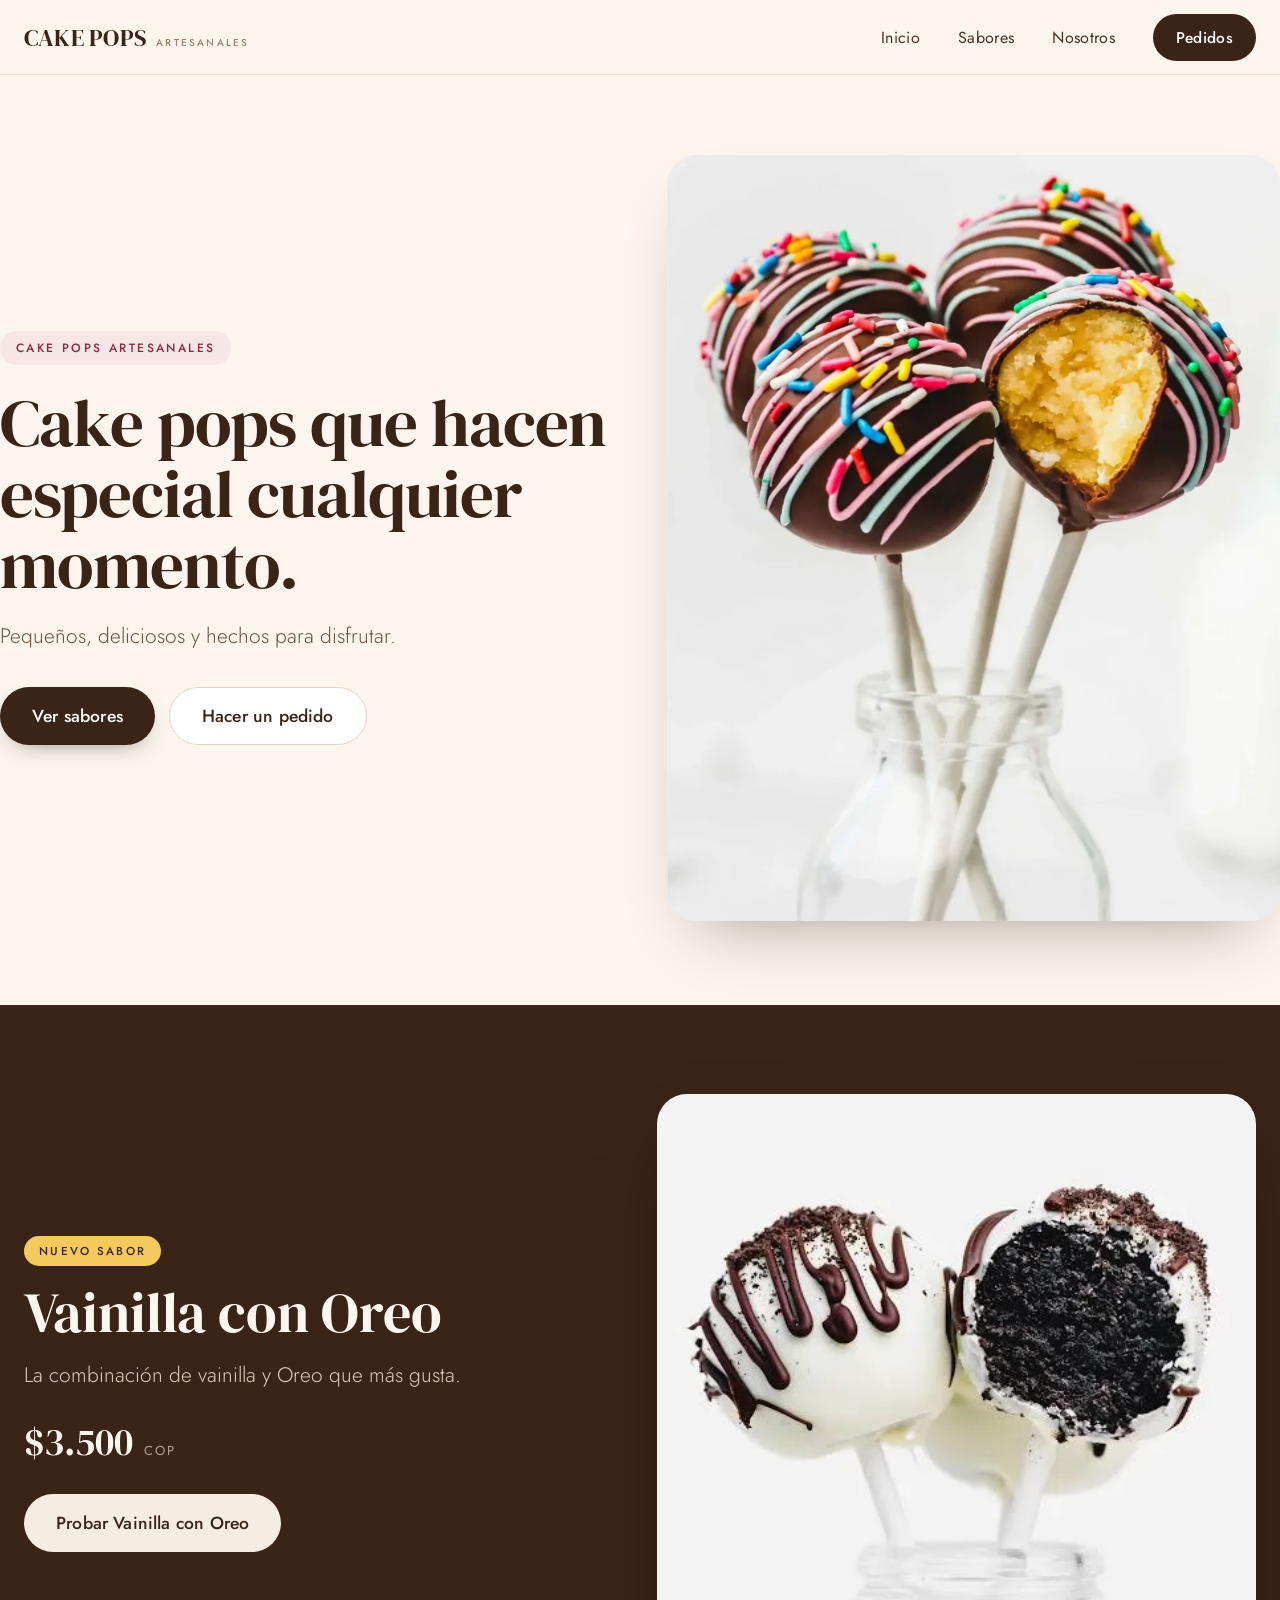
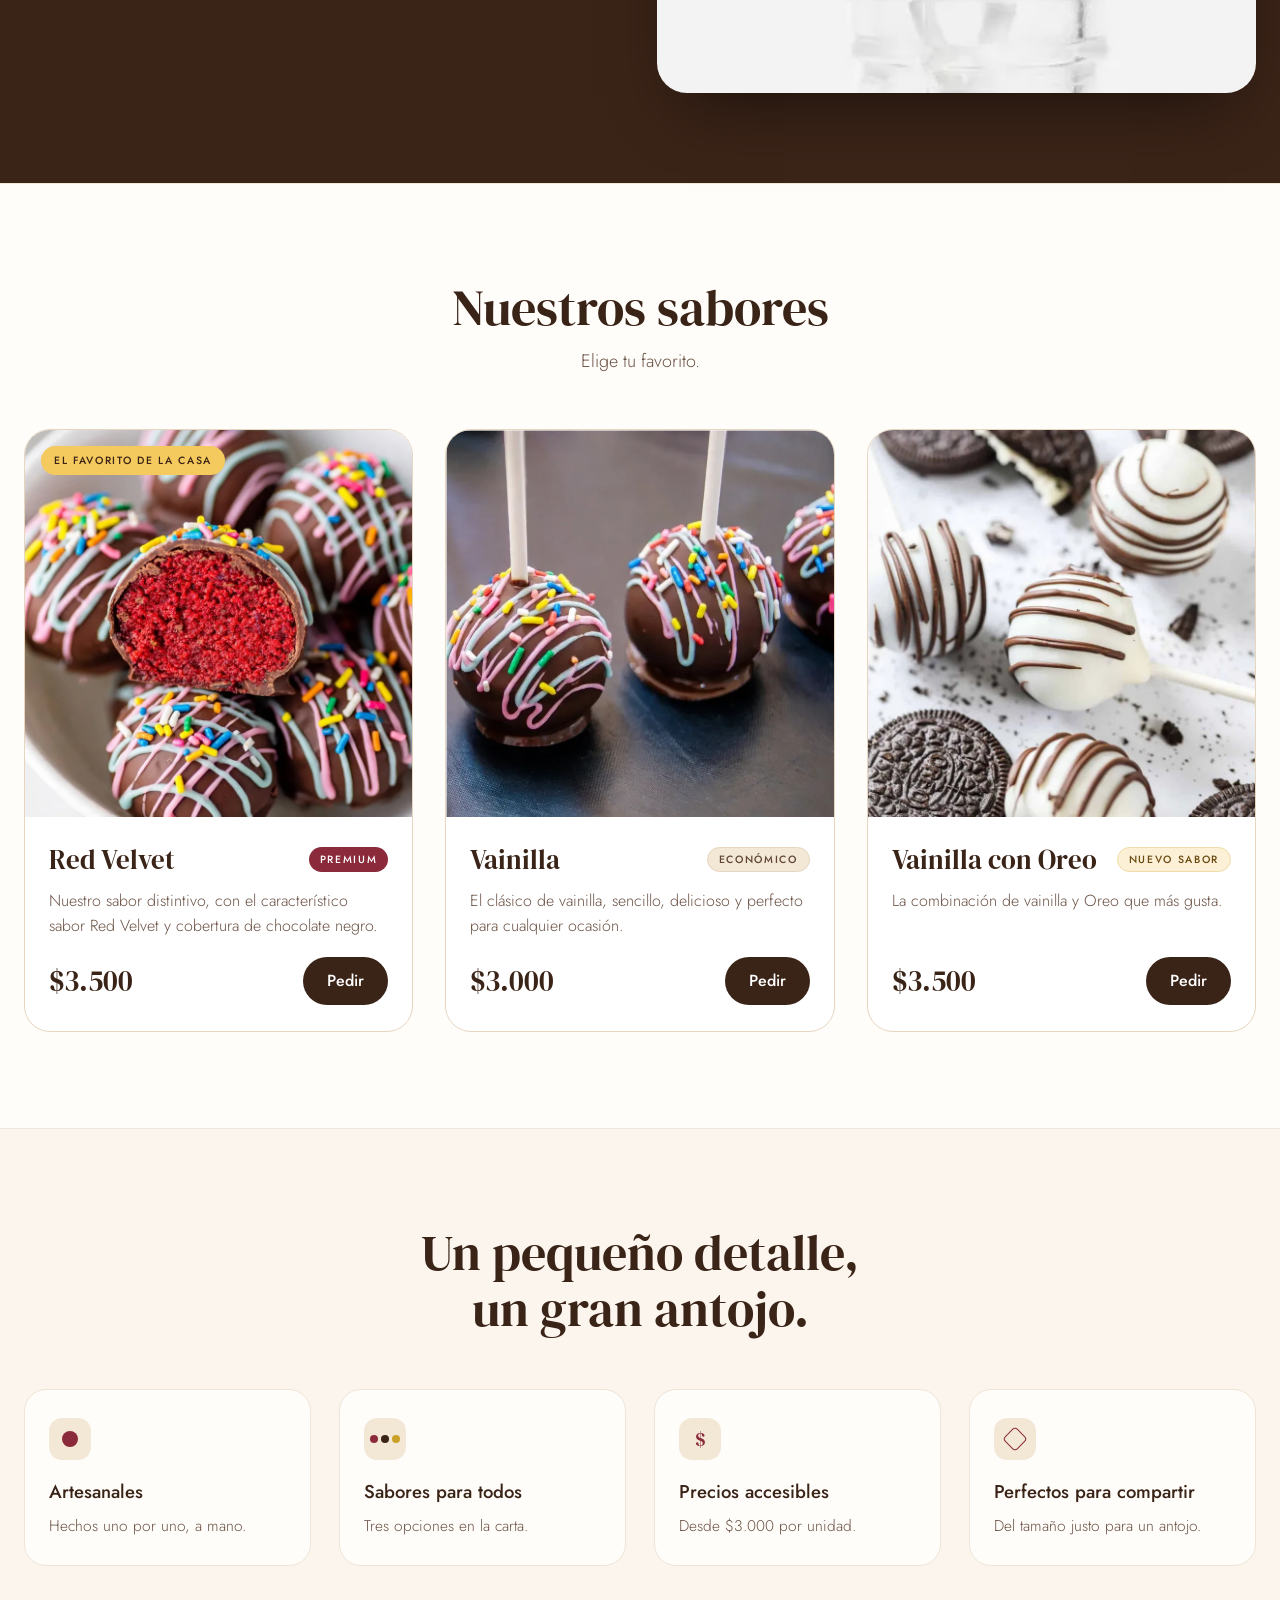
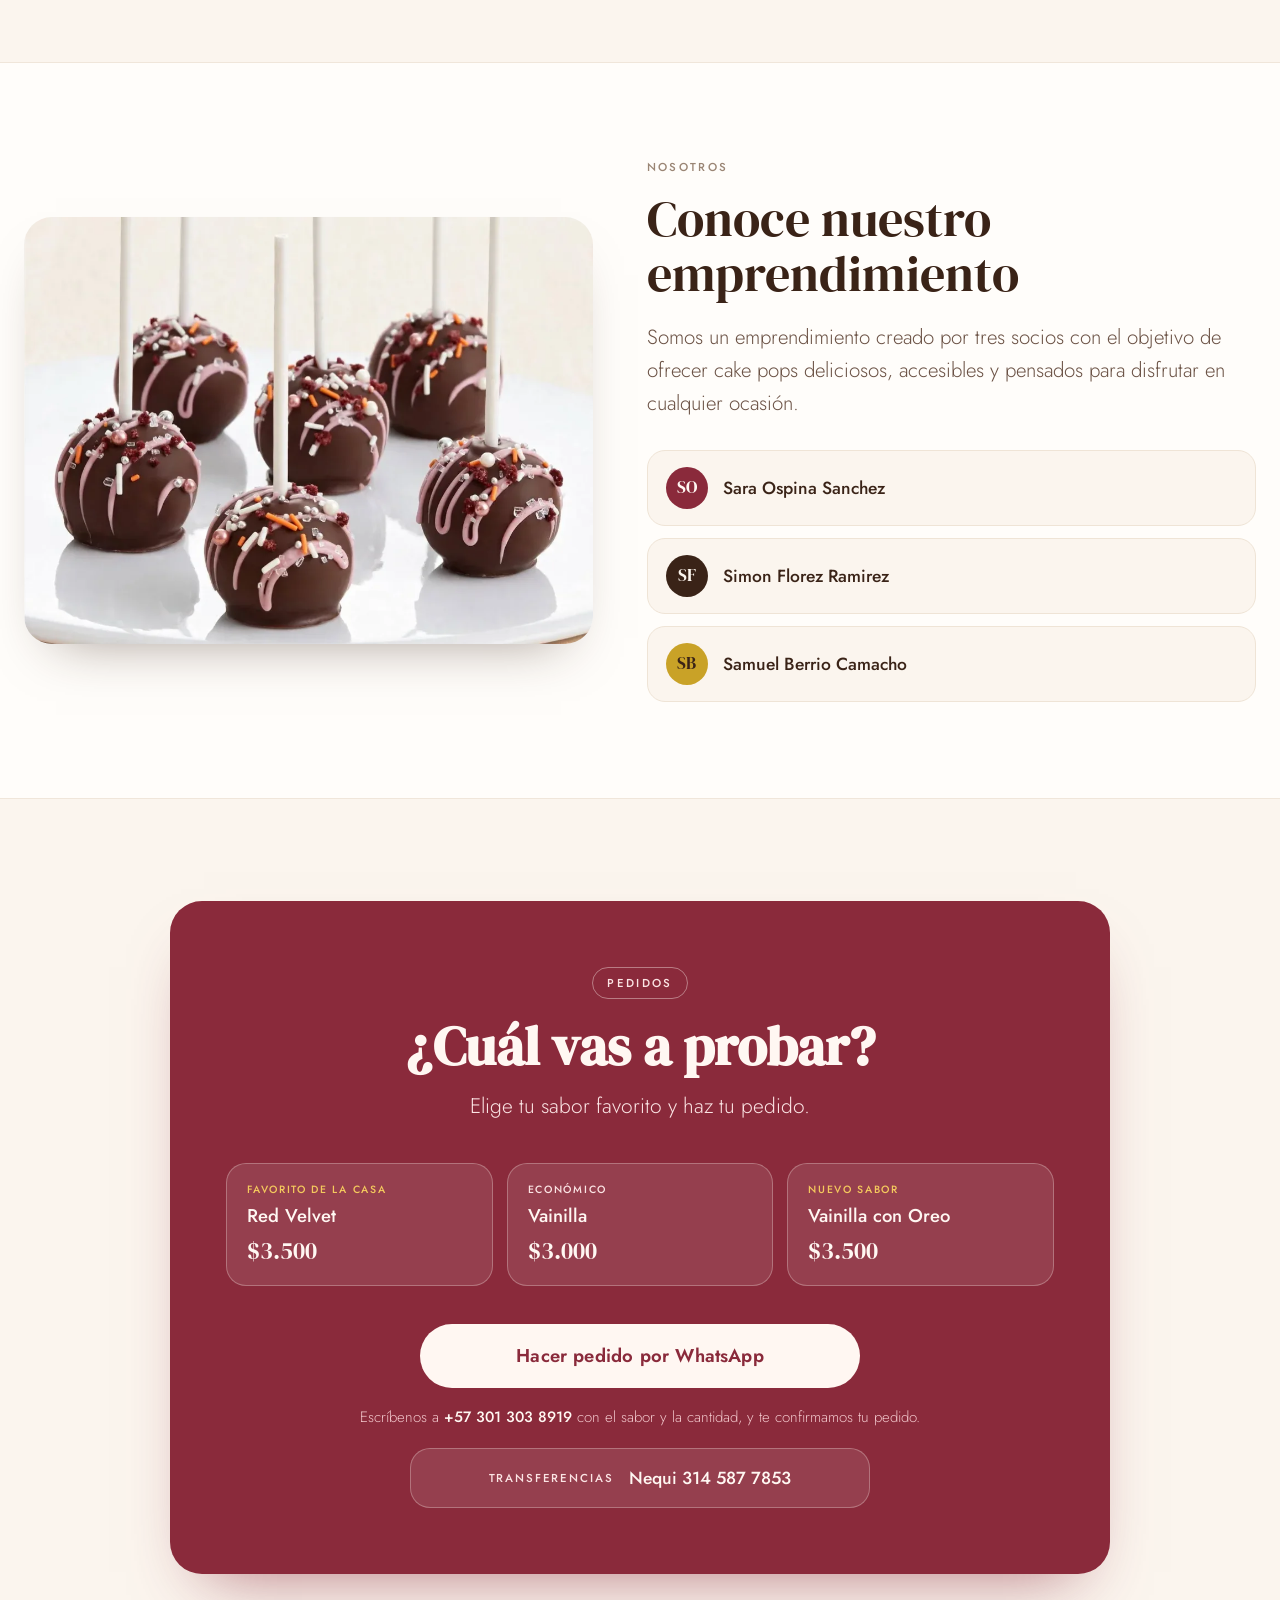
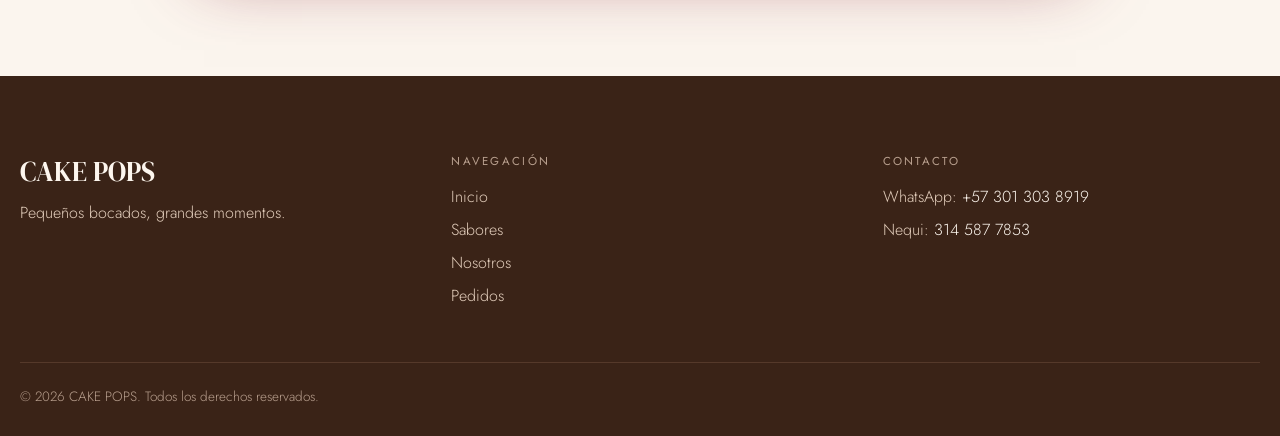
==== index.html @ b32946d0 "Fix mobile header overflow and tighten order-heading safety margin - .brand-tagline ("artesanales") " ====
<!DOCTYPE html>
<html lang="es">
<head>
  <meta charset="UTF-8">
  <meta name="viewport" content="width=device-width, initial-scale=1">
  <title>CAKE POPS — Cake pops artesanales</title>
  <meta name="description" content="Cake pops artesanales hechos a mano: Red Velvet, Vainilla y Vainilla con Oreo. Pequeños, deliciosos y hechos para disfrutar. Haz tu pedido por WhatsApp.">
  <link rel="canonical" href="https://sberrcamacho.github.io/cake-pops/">

  <meta property="og:type" content="website">
  <meta property="og:title" content="CAKE POPS — Cake pops artesanales">
  <meta property="og:description" content="Cake pops artesanales hechos a mano: Red Velvet, Vainilla y Vainilla con Oreo. Pequeños, deliciosos y hechos para disfrutar.">
  <meta property="og:image" content="https://sberrcamacho.github.io/cake-pops/assets/images/og-image.jpg">
  <meta property="og:url" content="https://sberrcamacho.github.io/cake-pops/">
  <meta property="og:locale" content="es_CO">
  <meta name="twitter:card" content="summary_large_image">
  <meta name="twitter:title" content="CAKE POPS — Cake pops artesanales">
  <meta name="twitter:description" content="Cake pops artesanales hechos a mano: Red Velvet, Vainilla y Vainilla con Oreo.">
  <meta name="twitter:image" content="https://sberrcamacho.github.io/cake-pops/assets/images/og-image.jpg">

  <meta name="theme-color" content="#FBF5EE">
  <link rel="icon" href="/cake-pops/assets/favicon.svg" type="image/svg+xml">
  <link rel="icon" href="/cake-pops/assets/favicon.ico" sizes="any">
  <link rel="apple-touch-icon" href="/cake-pops/assets/apple-touch-icon.png">

  <link rel="preconnect" href="https://fonts.googleapis.com">
  <link rel="preconnect" href="https://fonts.gstatic.com" crossorigin>
  <link href="https://fonts.googleapis.com/css2?family=DM+Serif+Display:ital@0;1&family=Jost:wght@300;400;500;600&display=swap" rel="stylesheet">
  <link rel="stylesheet" href="css/styles.css?v=3">

  <script type="application/ld+json">
  {
    "@context": "https://schema.org",
    "@type": "FoodEstablishment",
    "name": "CAKE POPS",
    "description": "Cake pops artesanales hechos a mano: Red Velvet, Vainilla y Vainilla con Oreo.",
    "servesCuisine": "Reposteria",
    "telephone": "+573013038919",
    "priceRange": "$3.000 - $3.500 COP",
    "url": "https://sberrcamacho.github.io/cake-pops/",
    "image": "https://sberrcamacho.github.io/cake-pops/assets/images/og-image.jpg"
  }
  </script>
</head>
<body>
  <a class="skip-link" href="#main">Saltar al contenido</a>

  <header class="site-header">
    <div class="container nav-bar">
      <a href="#inicio" class="brand">
        <span class="brand-name">CAKE POPS</span>
        <span class="brand-tagline">artesanales</span>
      </a>

      <nav class="nav-links" aria-label="Navegación principal">
        <a href="#inicio" class="nav-link">Inicio</a>
        <a href="#sabores" class="nav-link">Sabores</a>
        <a href="#nosotros" class="nav-link">Nosotros</a>
        <a href="#pedidos" class="nav-cta">Pedidos</a>
      </nav>

      <button type="button" class="menu-toggle" data-menu-toggle aria-label="Abrir menú" aria-expanded="false" aria-controls="mobile-nav">
        <span></span>
        <span></span>
        <span></span>
      </button>
    </div>

    <nav class="mobile-nav" id="mobile-nav" data-mobile-nav aria-label="Navegación móvil">
      <a href="#inicio">Inicio</a>
      <a href="#sabores">Sabores</a>
      <a href="#nosotros">Nosotros</a>
      <a href="#pedidos" class="nav-cta-mobile">Hacer un pedido</a>
    </nav>
  </header>

  <main id="main">
    <!-- Hero -->
    <section id="inicio" class="hero container">
      <div class="hero-inner">
        <div class="hero-text">
          <span class="eyebrow">Cake pops artesanales</span>
          <h1 class="hero-title">Cake pops que hacen especial cualquier momento.</h1>
          <p class="hero-subtitle">Pequeños, deliciosos y hechos para disfrutar.</p>
          <div class="hero-actions">
            <a href="#sabores" class="btn btn-dark">Ver sabores</a>
            <a href="#pedidos" class="btn btn-outline">Hacer un pedido</a>
          </div>
        </div>
        <div class="hero-media">
          <div class="media-frame">
            <picture>
              <source srcset="assets/images/hero.webp" type="image/webp">
              <img src="assets/images/hero.jpg" width="1070" height="1338" alt="Cake pops artesanales bañados en chocolate con decorados de colores, en un frasco de vidrio, uno de ellos mordido mostrando el interior de vainilla" loading="eager" fetchpriority="high">
            </picture>
          </div>
        </div>
      </div>
    </section>

    <!-- Nuevo sabor -->
    <section class="featured" aria-labelledby="featured-title">
      <div class="container featured-inner">
        <div class="featured-text">
          <span class="badge-gold">Nuevo sabor</span>
          <h2 class="featured-title" id="featured-title">Vainilla con Oreo</h2>
          <p class="featured-desc">La combinación de vainilla y Oreo que más gusta.</p>
          <div class="featured-price">
            <span class="price">$3.500</span>
            <span class="currency">COP</span>
          </div>
          <a href="#pedidos" class="btn btn-cream" style="margin-top:26px">Probar Vainilla con Oreo</a>
        </div>
        <div class="featured-media">
          <div class="media-frame">
            <picture>
              <source srcset="assets/images/featured-oreo.webp" type="image/webp">
              <img src="assets/images/featured-oreo.jpg" width="452" height="452" alt="Cake pop de vainilla con Oreo, cobertura blanca, drizzle de chocolate y crumb de galleta Oreo" loading="lazy">
            </picture>
          </div>
        </div>
      </div>
    </section>

    <!-- Sabores -->
    <section id="sabores" class="section-sabores">
      <div class="container">
        <div class="section-heading">
          <h2>Nuestros sabores</h2>
          <p>Elige tu favorito.</p>
        </div>

        <div class="cards-grid">
          <article class="flavor-card">
            <div class="flavor-ribbon">El favorito de la casa</div>
            <div class="flavor-photo">
              <picture>
                <source srcset="assets/images/card-redvelvet.webp" type="image/webp">
                <img src="assets/images/card-redvelvet.jpg" width="800" height="800" alt="Cake pop Red Velvet con cobertura de chocolate negro, interior rojo a la vista" loading="lazy">
              </picture>
            </div>
            <div class="flavor-body">
              <div class="flavor-head">
                <h3>Red Velvet</h3>
                <span class="tag tag-premium">Premium</span>
              </div>
              <p class="flavor-desc">Nuestro sabor distintivo, con el característico sabor Red Velvet y cobertura de chocolate negro.</p>
              <div class="flavor-footer">
                <span class="price">$3.500</span>
                <a href="#pedidos" class="btn-card">Pedir</a>
              </div>
            </div>
          </article>

          <article class="flavor-card">
            <div class="flavor-photo">
              <picture>
                <source srcset="assets/images/card-vainilla.webp" type="image/webp">
                <img src="assets/images/card-vainilla.jpg" width="706" height="706" alt="Cake pops de vainilla bañados en chocolate con decorados de colores" loading="lazy">
              </picture>
            </div>
            <div class="flavor-body">
              <div class="flavor-head">
                <h3>Vainilla</h3>
                <span class="tag tag-economico">Económico</span>
              </div>
              <p class="flavor-desc">El clásico de vainilla, sencillo, delicioso y perfecto para cualquier ocasión.</p>
              <div class="flavor-footer">
                <span class="price">$3.000</span>
                <a href="#pedidos" class="btn-card">Pedir</a>
              </div>
            </div>
          </article>

          <article class="flavor-card">
            <div class="flavor-photo">
              <picture>
                <source srcset="assets/images/card-oreo.webp" type="image/webp">
                <img src="assets/images/card-oreo.jpg" width="800" height="800" alt="Cake pop de vainilla con Oreo, chocolate y galleta triturada" loading="lazy">
              </picture>
            </div>
            <div class="flavor-body">
              <div class="flavor-head">
                <h3>Vainilla con Oreo</h3>
                <span class="tag tag-nuevo">Nuevo sabor</span>
              </div>
              <p class="flavor-desc">La combinación de vainilla y Oreo que más gusta.</p>
              <div class="flavor-footer">
                <span class="price">$3.500</span>
                <a href="#pedidos" class="btn-card">Pedir</a>
              </div>
            </div>
          </article>
        </div>
      </div>
    </section>

    <!-- Por qué elegirnos -->
    <section class="section-why">
      <div class="container">
        <h2>Un pequeño detalle, un gran antojo.</h2>
        <div class="why-grid">
          <div class="why-card">
            <div class="why-icon"><span class="dot"></span></div>
            <h3>Artesanales</h3>
            <p>Hechos uno por uno, a mano.</p>
          </div>
          <div class="why-card">
            <div class="why-icon">
              <span class="dots"><span></span><span></span><span></span></span>
            </div>
            <h3>Sabores para todos</h3>
            <p>Tres opciones en la carta.</p>
          </div>
          <div class="why-card">
            <div class="why-icon"><span class="dollar">$</span></div>
            <h3>Precios accesibles</h3>
            <p>Desde $3.000 por unidad.</p>
          </div>
          <div class="why-card">
            <div class="why-icon"><span class="diamond"></span></div>
            <h3>Perfectos para compartir</h3>
            <p>Del tamaño justo para un antojo.</p>
          </div>
        </div>
      </div>
    </section>

    <!-- Nosotros -->
    <section id="nosotros" class="section-nosotros">
      <div class="container nosotros-inner">
        <div class="nosotros-media">
          <div class="media-frame">
            <picture>
              <source srcset="assets/images/nosotros.webp" type="image/webp">
              <img src="assets/images/nosotros.jpg" width="1030" height="772" alt="Cake pops artesanales recién decorados sobre un plato" loading="lazy">
            </picture>
          </div>
        </div>
        <div class="nosotros-text">
          <span class="nosotros-eyebrow">Nosotros</span>
          <h2>Conoce nuestro emprendimiento</h2>
          <p>Somos un emprendimiento creado por tres socios con el objetivo de ofrecer cake pops deliciosos, accesibles y pensados para disfrutar en cualquier ocasión.</p>
          <div class="partners">
            <div class="partner-row">
              <span class="partner-avatar" style="background:#8A2A3B;color:#FFF7F2">SO</span>
              <span class="partner-name">Sara Ospina Sanchez</span>
            </div>
            <div class="partner-row">
              <span class="partner-avatar" style="background:#3A2317;color:#FDF6EE">SF</span>
              <span class="partner-name">Simon Florez Ramirez</span>
            </div>
            <div class="partner-row">
              <span class="partner-avatar" style="background:#C9A227;color:#3A2317">SB</span>
              <span class="partner-name">Samuel Berrio Camacho</span>
            </div>
          </div>
        </div>
      </div>
    </section>

    <!-- Pedidos -->
    <section id="pedidos" class="section-pedidos">
      <div class="order-card">
        <div class="order-heading">
          <span class="eyebrow-outline">Pedidos</span>
          <h2>¿Cuál vas a probar?</h2>
          <p>Elige tu sabor favorito y haz tu pedido.</p>
        </div>

        <div class="order-grid">
          <div class="order-item">
            <span class="label gold">Favorito de la casa</span>
            <span class="name">Red Velvet</span>
            <span class="price">$3.500</span>
          </div>
          <div class="order-item">
            <span class="label pink">Económico</span>
            <span class="name">Vainilla</span>
            <span class="price">$3.000</span>
          </div>
          <div class="order-item">
            <span class="label gold">Nuevo sabor</span>
            <span class="name">Vainilla con Oreo</span>
            <span class="price">$3.500</span>
          </div>
        </div>

        <a href="https://wa.me/573013038919" target="_blank" rel="noopener" class="btn-whatsapp">Hacer pedido por WhatsApp</a>
        <p class="order-note">Escríbenos a <span class="phone">+57 301 303 8919</span> con el sabor y la cantidad, y te confirmamos tu pedido.</p>

        <div class="transfer-box">
          <span class="label">Transferencias</span>
          <span class="value">Nequi 314 587 7853</span>
        </div>
      </div>
    </section>
  </main>

  <footer class="site-footer">
    <div class="footer-grid">
      <div>
        <div class="footer-brand">CAKE POPS</div>
        <p class="footer-tagline">Pequeños bocados, grandes momentos.</p>
      </div>
      <div>
        <div class="footer-col-title">Navegación</div>
        <nav class="footer-links" aria-label="Navegación del pie de página">
          <a href="#inicio">Inicio</a>
          <a href="#sabores">Sabores</a>
          <a href="#nosotros">Nosotros</a>
          <a href="#pedidos">Pedidos</a>
        </nav>
      </div>
      <div>
        <div class="footer-col-title">Contacto</div>
        <div class="footer-contact">
          <span>WhatsApp: <a href="https://wa.me/573013038919" target="_blank" rel="noopener">+57 301 303 8919</a></span>
          <span>Nequi: <span style="color:#FDF6EE">314 587 7853</span></span>
        </div>
      </div>
    </div>
    <div class="footer-bottom">
      <span>© <span data-year>2026</span> CAKE POPS. Todos los derechos reservados.</span>
    </div>
  </footer>

  <script src="js/main.js?v=2"></script>
</body>
</html>
---- css/styles.css ----
/* ==========================================================================
   Cake Pops — estilos globales
   Tokens de diseño extraídos del handoff (design_handoff_cake_pops_landing),
   escalados ~12% para una interfaz general más grande.
   ========================================================================== */

:root {
  --cream: #FBF5EE;
  --card: #FFFDFA;
  --white: #FFFFFF;
  --chocolate: #3A2317;
  --chocolate-medium: #6B5245;
  --chocolate-tertiary: #9A8574;
  --nav-link: #4A3327;
  --wine: #8A2A3B;
  --wine-hover: #631E2B;
  --gold: #F4C95D;
  --gold-deep: #C9A227;
  --gold-bg: #FCF1D6;
  --gold-border: #F0DCA8;
  --gold-text: #6B4A12;
  --border-1: #EADFD1;
  --border-2: #EFE4D6;
  --border-3: #E7D6BF;
  --border-4: #E3D5C4;
  --border-light: #F0E6DA;
  --border-strong: #D9C2AC;
  --border-dark: #55392A;
  --pink-1: #E8A9B4;
  --pink-2: #FBE4E4;
  --pink-3: #F0C4C9;
  --cream-on-dark: #FDF6EE;
  --cream-on-dark-2: #FFF7F2;
  --cream-on-dark-3: #F6EDE2;
  --tan-on-dark: #E2CDBB;
  --tan-muted: #B9A08F;
  --econ-text: #5E4433;
  --econ-bg: #F3E7D6;

  --max-width: 1280px;
  --side-pad: 24px;
  --radius-pill: 999px;
}

* { box-sizing: border-box; }

html {
  scroll-behavior: smooth;
}

@media (prefers-reduced-motion: reduce) {
  html { scroll-behavior: auto; }
  * { animation-duration: 0.01ms !important; transition-duration: 0.01ms !important; }
}

body {
  margin: 0;
  background: var(--cream);
  color: var(--chocolate);
  font-family: 'Jost', system-ui, -apple-system, sans-serif;
  -webkit-font-smoothing: antialiased;
  overflow-x: hidden;
}

a { color: var(--wine); text-decoration: none; }
a:hover { color: var(--wine-hover); }

img { max-width: 100%; display: block; }

.container {
  max-width: var(--max-width);
  margin: 0 auto;
  padding: 0 var(--side-pad);
}

/* Skip link */
.skip-link {
  position: absolute;
  left: -9999px;
  top: 0;
  z-index: 100;
  background: var(--chocolate);
  color: var(--cream-on-dark);
  padding: 12px 20px;
  border-radius: 0 0 10px 0;
}
.skip-link:focus {
  left: 0;
}

:focus-visible {
  outline: 2px solid var(--wine);
  outline-offset: 2px;
}

/* ==========================================================================
   Header / Nav
   ========================================================================== */

.site-header {
  position: sticky;
  top: 0;
  z-index: 50;
  background: rgba(251, 245, 238, 0.94);
  backdrop-filter: blur(10px);
  border-bottom: 1px solid var(--border-1);
}

.nav-bar {
  height: 74px;
  display: flex;
  align-items: center;
  justify-content: space-between;
  gap: 18px;
}

.brand {
  display: flex;
  align-items: baseline;
  gap: 9px;
  color: var(--chocolate);
}

.brand-name {
  font-family: 'DM Serif Display', Georgia, serif;
  font-size: 24px;
  letter-spacing: 0.01em;
}

.brand-tagline {
  font-size: 10px;
  letter-spacing: 0.22em;
  text-transform: uppercase;
  color: var(--chocolate-tertiary);
  font-weight: 500;
}

@media (max-width: 400px) {
  /* En pantallas muy angostas, "artesanales" (una sola palabra, no puede
     partirse) empuja el botón de menú fuera del header. Se oculta para
     que la marca y el botón hamburguesa siempre quepan en una fila. */
  .brand-tagline { display: none; }
}

.nav-links {
  display: none;
  align-items: center;
  gap: 38px;
}

.nav-link {
  font-size: 16px;
  font-weight: 400;
  color: var(--nav-link);
  letter-spacing: 0.02em;
  transition: color 0.25s ease;
}
.nav-link:hover { color: var(--wine); }

.nav-cta {
  font-size: 15.5px;
  font-weight: 500;
  letter-spacing: 0.02em;
  color: #FFF;
  background: var(--chocolate);
  padding: 12px 23px;
  border-radius: var(--radius-pill);
  transition: background 0.25s ease, transform 0.25s ease;
  display: inline-flex;
  align-items: center;
}
.nav-cta:hover { background: var(--wine); color: #FFF; transform: translateY(-1px); }

.menu-toggle {
  width: 50px;
  height: 50px;
  display: flex;
  flex-direction: column;
  justify-content: center;
  align-items: center;
  gap: 5px;
  background: transparent;
  border: 1px solid var(--border-4);
  border-radius: 16px;
  cursor: pointer;
  padding: 0;
  transition: background 0.25s ease;
}
.menu-toggle:hover { background: #F3E9DC; }
.menu-toggle span {
  display: block;
  width: 20px;
  height: 1.5px;
  background: var(--chocolate);
  transition: transform 0.25s ease, opacity 0.25s ease;
}
.menu-toggle[aria-expanded="true"] span:nth-child(1) { transform: translateY(6.5px) rotate(45deg); }
.menu-toggle[aria-expanded="true"] span:nth-child(2) { opacity: 0; }
.menu-toggle[aria-expanded="true"] span:nth-child(3) { transform: translateY(-6.5px) rotate(-45deg); }

.mobile-nav {
  display: none;
  flex-direction: column;
  padding: 9px 24px 24px;
  gap: 2px;
  border-top: 1px solid var(--border-1);
  background: var(--cream);
}
.mobile-nav.is-open { display: flex; }

.mobile-nav a {
  display: flex;
  align-items: center;
  min-height: 52px;
  font-size: 18.5px;
  color: var(--chocolate);
  border-bottom: 1px solid var(--border-light);
}

.mobile-nav .nav-cta-mobile {
  display: flex;
  align-items: center;
  justify-content: center;
  min-height: 56px;
  margin-top: 16px;
  font-size: 17.5px;
  font-weight: 500;
  color: #FFF;
  background: var(--chocolate);
  border-radius: var(--radius-pill);
  border-bottom: none;
}

@media (min-width: 760px) {
  .nav-links { display: flex; }
  .menu-toggle { display: none; }
  .mobile-nav { display: none !important; }
}

/* ==========================================================================
   Buttons (shared)
   ========================================================================== */

.btn {
  display: inline-flex;
  align-items: center;
  justify-content: center;
  min-height: 58px;
  padding: 0 32px;
  border-radius: var(--radius-pill);
  font-size: 17.5px;
  font-weight: 500;
  letter-spacing: 0.01em;
  transition: background 0.25s ease, transform 0.25s ease, border-color 0.25s ease, color 0.25s ease;
}

.btn-dark {
  background: var(--chocolate);
  color: #FFF;
  box-shadow: 0 9px 24px -14px rgba(58, 35, 23, 0.7);
}
.btn-dark:hover { background: var(--wine); color: #FFF; transform: translateY(-2px); }

.btn-outline {
  background: #FFF;
  color: var(--chocolate);
  border: 1px solid var(--border-4);
}
.btn-outline:hover { border-color: var(--wine); color: var(--wine); transform: translateY(-2px); }

.btn-cream {
  background: var(--cream-on-dark-3);
  color: var(--chocolate);
}
.btn-cream:hover { background: var(--gold); color: var(--chocolate); transform: translateY(-2px); }

.btn-card {
  min-height: 48px;
  padding: 0 24px;
  border-radius: var(--radius-pill);
  background: var(--chocolate);
  color: #FFF;
  font-size: 16px;
  font-weight: 500;
  transition: background 0.25s ease;
  display: inline-flex;
  align-items: center;
  justify-content: center;
}
.btn-card:hover { background: var(--wine); color: #FFF; }

.btn-whatsapp {
  display: flex;
  align-items: center;
  justify-content: center;
  min-height: 64px;
  margin: clamp(28px, 3.7vw, 38px) auto 0;
  max-width: 440px;
  padding: 0 32px;
  border-radius: var(--radius-pill);
  background: var(--cream-on-dark-2);
  color: var(--wine);
  font-size: 18.5px;
  font-weight: 600;
  letter-spacing: 0.01em;
  transition: transform 0.25s ease, background 0.25s ease, color 0.25s ease;
}
.btn-whatsapp:hover { background: #FFF; color: var(--wine-hover); transform: translateY(-2px); }

/* ==========================================================================
   Hero
   ========================================================================== */

.hero {
  padding: clamp(32px, 6.5vw, 80px) 0 clamp(44px, 6.5vw, 88px);
}

.hero-inner {
  display: flex;
  flex-wrap: wrap;
  gap: clamp(30px, 4.2vw, 62px);
  align-items: center;
}

.hero-text {
  flex: 1 1 340px;
  min-width: min(100%, 320px);
}

.eyebrow {
  display: inline-block;
  font-size: 12px;
  letter-spacing: 0.2em;
  text-transform: uppercase;
  color: var(--wine);
  background: #F6E7E6;
  border-radius: var(--radius-pill);
  padding: 8px 16px;
  font-weight: 500;
}

.hero-title {
  font-family: 'DM Serif Display', Georgia, serif;
  font-weight: 400;
  font-size: clamp(38px, 8.2vw, 67px);
  line-height: 1.06;
  letter-spacing: -0.015em;
  margin: 22px 0 0;
  color: var(--chocolate);
  text-wrap: pretty;
}

.hero-subtitle {
  font-size: clamp(18px, 2.3vw, 21px);
  line-height: 1.55;
  color: var(--chocolate-medium);
  margin: 20px 0 0;
  max-width: 44ch;
  font-weight: 300;
}

.hero-actions {
  display: flex;
  flex-wrap: wrap;
  gap: 14px;
  margin-top: 34px;
}

.hero-media {
  flex: 1 1 340px;
  min-width: min(100%, 300px);
  position: relative;
}

.media-frame {
  position: relative;
  width: 100%;
  border-radius: 30px;
  overflow: hidden;
}

.media-frame img { width: 100%; height: 100%; object-fit: cover; }

.hero-media .media-frame {
  aspect-ratio: 4 / 5;
  box-shadow: 0 32px 64px -34px rgba(58, 35, 23, 0.45);
}

/* ==========================================================================
   Featured (Nuevo sabor)
   ========================================================================== */

.featured {
  background: var(--chocolate);
  padding: clamp(48px, 7vw, 96px) 0;
}

.featured-inner {
  display: flex;
  flex-wrap: wrap-reverse;
  gap: clamp(28px, 4.2vw, 62px);
  align-items: center;
}

.featured-text {
  flex: 1 1 320px;
  min-width: min(100%, 300px);
}

.badge-gold {
  display: inline-block;
  font-size: 11.5px;
  letter-spacing: 0.2em;
  text-transform: uppercase;
  font-weight: 500;
  color: var(--chocolate);
  background: var(--gold);
  border-radius: var(--radius-pill);
  padding: 7px 15px;
  margin-bottom: 18px;
}

.featured-title {
  font-family: 'DM Serif Display', Georgia, serif;
  font-weight: 400;
  font-size: clamp(36px, 6.2vw, 56px);
  line-height: 1.05;
  margin: 0;
  color: var(--cream-on-dark);
}

.featured-desc {
  font-size: clamp(18px, 2.2vw, 21px);
  line-height: 1.5;
  color: var(--tan-on-dark);
  margin: 18px 0 0;
  font-weight: 300;
}

.featured-price {
  display: flex;
  align-items: baseline;
  gap: 11px;
  margin-top: 24px;
}

.featured-price .price {
  font-family: 'DM Serif Display', Georgia, serif;
  font-size: 38px;
  color: var(--cream-on-dark);
}

.featured-price .currency {
  font-size: 13px;
  letter-spacing: 0.16em;
  text-transform: uppercase;
  color: var(--tan-muted);
}

.featured-media {
  flex: 1 1 340px;
  min-width: min(100%, 300px);
}

.featured-media .media-frame {
  aspect-ratio: 1 / 1;
  box-shadow: 0 32px 64px -30px rgba(0, 0, 0, 0.6);
}

/* ==========================================================================
   Sabores
   ========================================================================== */

.section-sabores {
  background: var(--card);
  border-top: 1px solid var(--border-light);
  border-bottom: 1px solid var(--border-light);
  padding: clamp(52px, 7.5vw, 100px) 0;
}

.section-heading {
  text-align: center;
  max-width: 560px;
  margin: 0 auto clamp(32px, 4.3vw, 56px);
}

.section-heading h2 {
  font-family: 'DM Serif Display', Georgia, serif;
  font-weight: 400;
  font-size: clamp(32px, 5vw, 50px);
  line-height: 1.1;
  margin: 0;
  color: var(--chocolate);
}

.section-heading p {
  font-size: 18px;
  color: var(--chocolate-medium);
  margin: 13px 0 0;
  font-weight: 300;
}

.cards-grid {
  display: grid;
  grid-template-columns: repeat(auto-fit, minmax(min(100%, 288px), 1fr));
  gap: clamp(20px, 2.6vw, 32px);
}

.flavor-card {
  display: flex;
  flex-direction: column;
  background: #FFF;
  border: 1px solid var(--border-3);
  border-radius: 26px;
  overflow: hidden;
  position: relative;
  transition: transform 0.28s ease, box-shadow 0.28s ease;
}
.flavor-card:hover {
  transform: translateY(-5px);
  box-shadow: 0 28px 48px -28px rgba(58, 35, 23, 0.4);
}

.flavor-ribbon {
  position: absolute;
  top: 16px;
  left: 16px;
  z-index: 2;
  font-size: 10.5px;
  letter-spacing: 0.16em;
  text-transform: uppercase;
  font-weight: 500;
  color: var(--chocolate);
  background: var(--gold);
  border-radius: var(--radius-pill);
  padding: 7px 13px;
}

.flavor-photo {
  position: relative;
  width: 100%;
  aspect-ratio: 1 / 1;
}
.flavor-photo img { width: 100%; height: 100%; object-fit: cover; }

.flavor-body {
  padding: 24px 24px 26px;
  display: flex;
  flex-direction: column;
  flex: 1;
  gap: 11px;
}

.flavor-head {
  display: flex;
  align-items: center;
  justify-content: space-between;
  gap: 10px;
}

.flavor-head h3 {
  font-family: 'DM Serif Display', Georgia, serif;
  font-weight: 400;
  font-size: 27px;
  margin: 0;
  color: var(--chocolate);
}

.tag {
  font-size: 10.5px;
  letter-spacing: 0.16em;
  text-transform: uppercase;
  font-weight: 500;
  border-radius: var(--radius-pill);
  padding: 5px 11px;
  white-space: nowrap;
}
.tag-premium { color: #FFF; background: var(--wine); padding: 5px 11px; }
.tag-economico { color: var(--econ-text); background: var(--econ-bg); border: 1px solid var(--border-3); padding: 4px 11px; }
.tag-nuevo { color: var(--gold-text); background: var(--gold-bg); border: 1px solid var(--gold-border); padding: 4px 11px; }

.flavor-desc {
  font-size: 16px;
  line-height: 1.55;
  color: var(--chocolate-medium);
  margin: 0;
  font-weight: 300;
  flex: 1;
}

.flavor-footer {
  display: flex;
  align-items: center;
  justify-content: space-between;
  gap: 13px;
  margin-top: 7px;
}

.flavor-footer .price {
  font-family: 'DM Serif Display', Georgia, serif;
  font-size: 29px;
  color: var(--chocolate);
}

/* ==========================================================================
   Por qué elegirnos
   ========================================================================== */

.section-why {
  padding: clamp(52px, 7.5vw, 100px) 0;
  background: var(--cream);
}

.section-why h2 {
  font-family: 'DM Serif Display', Georgia, serif;
  font-weight: 400;
  font-size: clamp(32px, 5vw, 50px);
  line-height: 1.12;
  margin: 0 auto clamp(32px, 4.3vw, 52px);
  color: var(--chocolate);
  text-align: center;
  max-width: 18ch;
  text-wrap: pretty;
}

.why-grid {
  display: grid;
  grid-template-columns: repeat(auto-fit, minmax(min(100%, 235px), 1fr));
  gap: clamp(18px, 2.4vw, 28px);
}

.why-card {
  background: var(--card);
  border: 1px solid var(--border-2);
  border-radius: 22px;
  padding: 28px 24px;
  transition: border-color 0.25s ease;
}
.why-card:hover { border-color: var(--border-strong); }

.why-icon {
  width: 42px;
  height: 42px;
  border-radius: 13px;
  background: var(--econ-bg);
  display: flex;
  align-items: center;
  justify-content: center;
  margin-bottom: 18px;
}

.why-icon .dot { display: block; width: 16px; height: 16px; border-radius: 50%; background: var(--wine); }
.why-icon .dots { display: flex; gap: 3px; }
.why-icon .dots span { display: block; width: 8px; height: 8px; border-radius: 50%; }
.why-icon .dots span:nth-child(1) { background: var(--wine); }
.why-icon .dots span:nth-child(2) { background: var(--chocolate); }
.why-icon .dots span:nth-child(3) { background: var(--gold-deep); }
.why-icon .dollar { font-family: 'DM Serif Display', Georgia, serif; font-size: 20px; color: var(--wine); }
.why-icon .diamond { display: block; width: 18px; height: 18px; border: 1.5px solid var(--wine); border-radius: 4px; transform: rotate(45deg); }

.why-card h3 { font-size: 18.5px; font-weight: 500; margin: 0; color: var(--chocolate); }
.why-card p { font-size: 15.5px; line-height: 1.5; color: var(--chocolate-medium); margin: 9px 0 0; font-weight: 300; }

/* ==========================================================================
   Nosotros
   ========================================================================== */

.section-nosotros {
  padding: clamp(52px, 7.5vw, 100px) 0;
  background: var(--card);
  border-top: 1px solid var(--border-light);
  border-bottom: 1px solid var(--border-light);
}

.nosotros-inner {
  display: flex;
  flex-wrap: wrap;
  gap: clamp(30px, 4.2vw, 70px);
  align-items: center;
}

.nosotros-media {
  flex: 1 1 320px;
  min-width: min(100%, 300px);
}

.nosotros-media .media-frame {
  aspect-ratio: 4 / 3;
  border-radius: 28px;
  box-shadow: 0 26px 52px -32px rgba(58, 35, 23, 0.5);
}

.nosotros-text {
  flex: 1 1 360px;
  min-width: min(100%, 320px);
}

.nosotros-eyebrow {
  display: block;
  font-size: 11.5px;
  letter-spacing: 0.2em;
  text-transform: uppercase;
  color: var(--chocolate-tertiary);
  font-weight: 500;
  margin-bottom: 16px;
}

.nosotros-text h2 {
  font-family: 'DM Serif Display', Georgia, serif;
  font-weight: 400;
  font-size: clamp(32px, 5vw, 50px);
  line-height: 1.1;
  margin: 0;
  color: var(--chocolate);
  text-wrap: pretty;
}

.nosotros-text p {
  font-size: clamp(18px, 2.2vw, 20.5px);
  line-height: 1.6;
  color: var(--chocolate-medium);
  margin: 20px 0 0;
  max-width: 52ch;
  font-weight: 300;
  text-wrap: pretty;
}

.partners {
  display: flex;
  flex-direction: column;
  gap: 12px;
  margin-top: 30px;
}

.partner-row {
  display: flex;
  align-items: center;
  gap: 15px;
  background: var(--cream);
  border: 1px solid var(--border-2);
  border-radius: 18px;
  padding: 16px 18px;
  transition: border-color 0.25s ease, transform 0.25s ease;
}
.partner-row:hover { border-color: var(--border-strong); transform: translateX(3px); }

.partner-avatar {
  flex: none;
  width: 42px;
  height: 42px;
  border-radius: 50%;
  display: flex;
  align-items: center;
  justify-content: center;
  font-family: 'DM Serif Display', Georgia, serif;
  font-size: 16.5px;
}

.partner-name { font-size: 17.5px; font-weight: 500; color: var(--chocolate); }

/* ==========================================================================
   Pedidos
   ========================================================================== */

.section-pedidos {
  padding: clamp(56px, 8vw, 108px) 20px;
  background: var(--cream);
}

.order-card {
  max-width: 940px;
  margin: 0 auto;
  background: var(--wine);
  border-radius: 32px;
  padding: clamp(36px, 5.5vw, 66px) clamp(24px, 4.4vw, 58px);
  box-shadow: 0 32px 64px -34px rgba(138, 42, 59, 0.65);
}

@media (max-width: 480px) {
  /* Da más ancho disponible al título de una sola línea de abajo. */
  .order-card { padding-left: 16px; padding-right: 16px; }
}

.order-heading {
  text-align: center;
  margin: 0 auto;
}

.order-heading .eyebrow-outline {
  display: inline-block;
  font-size: 11.5px;
  letter-spacing: 0.2em;
  text-transform: uppercase;
  color: var(--pink-2);
  border: 1px solid rgba(255, 247, 242, 0.4);
  border-radius: var(--radius-pill);
  padding: 7px 14px;
  font-weight: 500;
}

.order-heading h2 {
  font-family: 'DM Serif Display', Georgia, serif;
  font-weight: 600;
  font-size: clamp(18px, 5.8vw, 54px);
  line-height: 1.08;
  margin: 18px 0 0;
  color: var(--cream-on-dark-2);
  white-space: nowrap;
}

.order-heading p {
  font-size: clamp(18px, 2.2vw, 21px);
  line-height: 1.55;
  color: var(--pink-2);
  margin: 15px auto 0;
  font-weight: 300;
  max-width: 42ch;
}

.order-grid {
  display: grid;
  grid-template-columns: repeat(auto-fit, minmax(min(100%, 210px), 1fr));
  gap: 14px;
  margin-top: clamp(28px, 3.8vw, 40px);
}

.order-item {
  background: rgba(255, 247, 242, 0.1);
  border: 1px solid rgba(255, 247, 242, 0.28);
  border-radius: 20px;
  padding: 18px 20px;
  display: flex;
  flex-direction: column;
  gap: 5px;
  transition: background 0.25s ease;
}
.order-item:hover { background: rgba(255, 247, 242, 0.18); }

.order-item .label { font-size: 10.5px; letter-spacing: 0.16em; text-transform: uppercase; font-weight: 500; }
.order-item .label.gold { color: var(--gold); }
.order-item .label.pink { color: var(--pink-2); }
.order-item .name { font-size: 18.5px; font-weight: 500; color: var(--cream-on-dark-2); }
.order-item .price { font-family: 'DM Serif Display', Georgia, serif; font-size: 24px; color: var(--cream-on-dark-2); }

.order-note {
  font-size: 15px;
  color: var(--pink-3);
  margin: 18px 0 0;
  font-weight: 300;
  text-align: center;
}
.order-note .phone { font-weight: 500; color: var(--cream-on-dark-2); white-space: nowrap; }

.transfer-box {
  display: flex;
  flex-wrap: wrap;
  align-items: center;
  justify-content: center;
  gap: 9px 16px;
  margin: 20px auto 0;
  padding: 16px 22px;
  max-width: 460px;
  background: rgba(255, 247, 242, 0.1);
  border: 1px solid rgba(255, 247, 242, 0.28);
  border-radius: 20px;
  text-align: center;
}
.transfer-box .label { font-size: 11.5px; letter-spacing: 0.16em; text-transform: uppercase; color: var(--pink-2); font-weight: 500; }
.transfer-box .value { font-size: 17.5px; font-weight: 500; color: var(--cream-on-dark-2); white-space: nowrap; }

/* ==========================================================================
   Footer
   ========================================================================== */

.site-footer {
  background: var(--chocolate);
  color: var(--tan-on-dark);
  padding: clamp(44px, 6vw, 80px) 20px 30px;
}

.footer-grid {
  max-width: var(--max-width);
  margin: 0 auto;
  display: grid;
  grid-template-columns: repeat(auto-fit, minmax(min(100%, 235px), 1fr));
  gap: clamp(28px, 4.2vw, 54px);
}

.footer-brand {
  font-family: 'DM Serif Display', Georgia, serif;
  font-size: 27px;
  color: var(--cream-on-dark);
}

.footer-tagline {
  font-size: 16px;
  line-height: 1.55;
  margin: 11px 0 0;
  font-weight: 300;
  max-width: 32ch;
}

.footer-col-title {
  font-size: 11.5px;
  letter-spacing: 0.2em;
  text-transform: uppercase;
  color: var(--tan-muted);
  margin-bottom: 16px;
}

.footer-links { display: flex; flex-direction: column; gap: 10px; }
.footer-links a { font-size: 16px; color: var(--tan-on-dark); font-weight: 300; transition: color 0.25s ease; }
.footer-links a:hover { color: var(--pink-1); }

.footer-contact { display: flex; flex-direction: column; gap: 10px; font-size: 16px; font-weight: 300; }
.footer-contact span { white-space: nowrap; }
.footer-contact a { color: var(--cream-on-dark); transition: color 0.25s ease; }
.footer-contact a:hover { color: var(--pink-1); }

.footer-bottom {
  max-width: var(--max-width);
  margin: clamp(32px, 4.3vw, 56px) auto 0;
  padding-top: 24px;
  border-top: 1px solid var(--border-dark);
  display: flex;
  flex-wrap: wrap;
  gap: 11px 26px;
  justify-content: space-between;
  font-size: 13.5px;
  color: var(--tan-muted);
  font-weight: 300;
}

/* ==========================================================================
   404 page
   ========================================================================== */

.error-page {
  min-height: 100vh;
  display: flex;
  flex-direction: column;
  align-items: center;
  justify-content: center;
  text-align: center;
  padding: 44px 24px;
  background: var(--cream);
}

.error-page .eyebrow { margin-bottom: 9px; }

.error-page h1 {
  font-family: 'DM Serif Display', Georgia, serif;
  font-weight: 400;
  font-size: clamp(44px, 8.5vw, 80px);
  margin: 13px 0 0;
  color: var(--chocolate);
}

.error-page p {
  font-size: clamp(18px, 2.2vw, 20.5px);
  color: var(--chocolate-medium);
  max-width: 44ch;
  margin: 15px 0 0;
  font-weight: 300;
}

.error-page .btn { margin-top: 28px; }
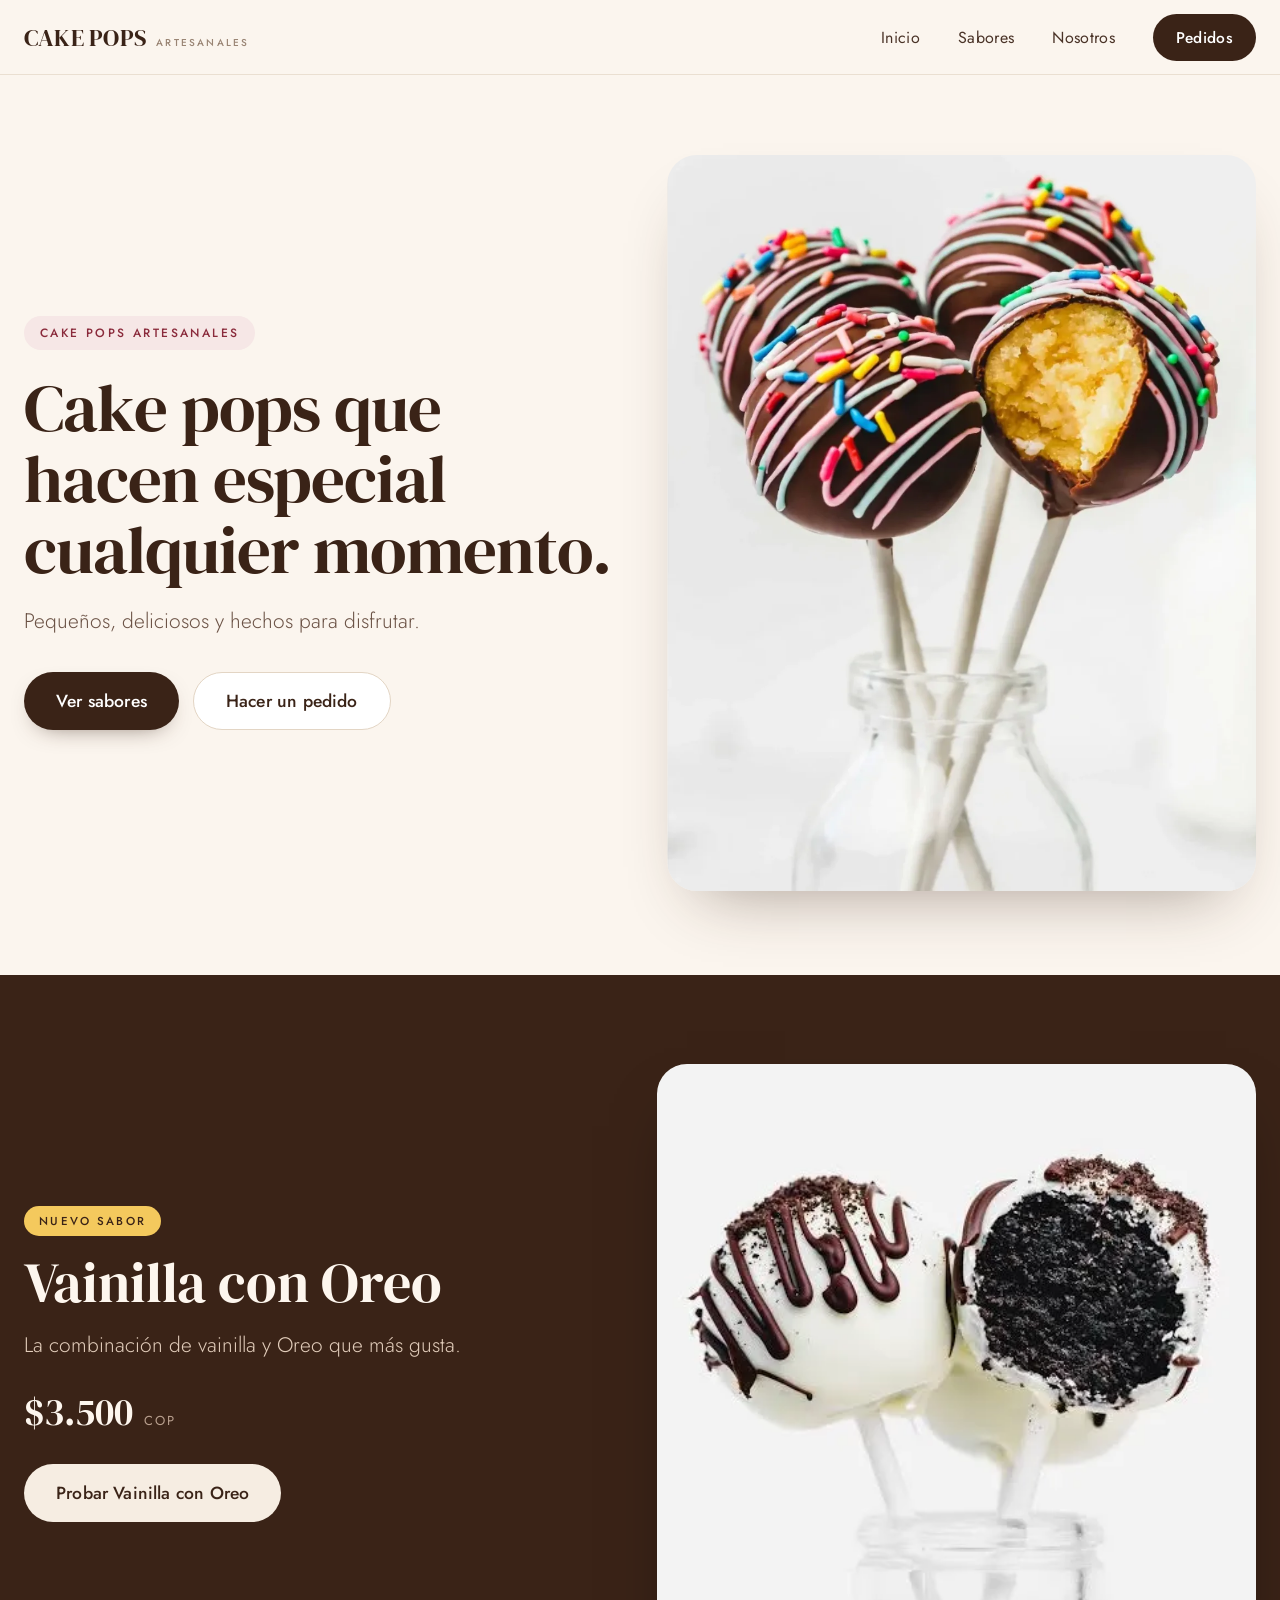
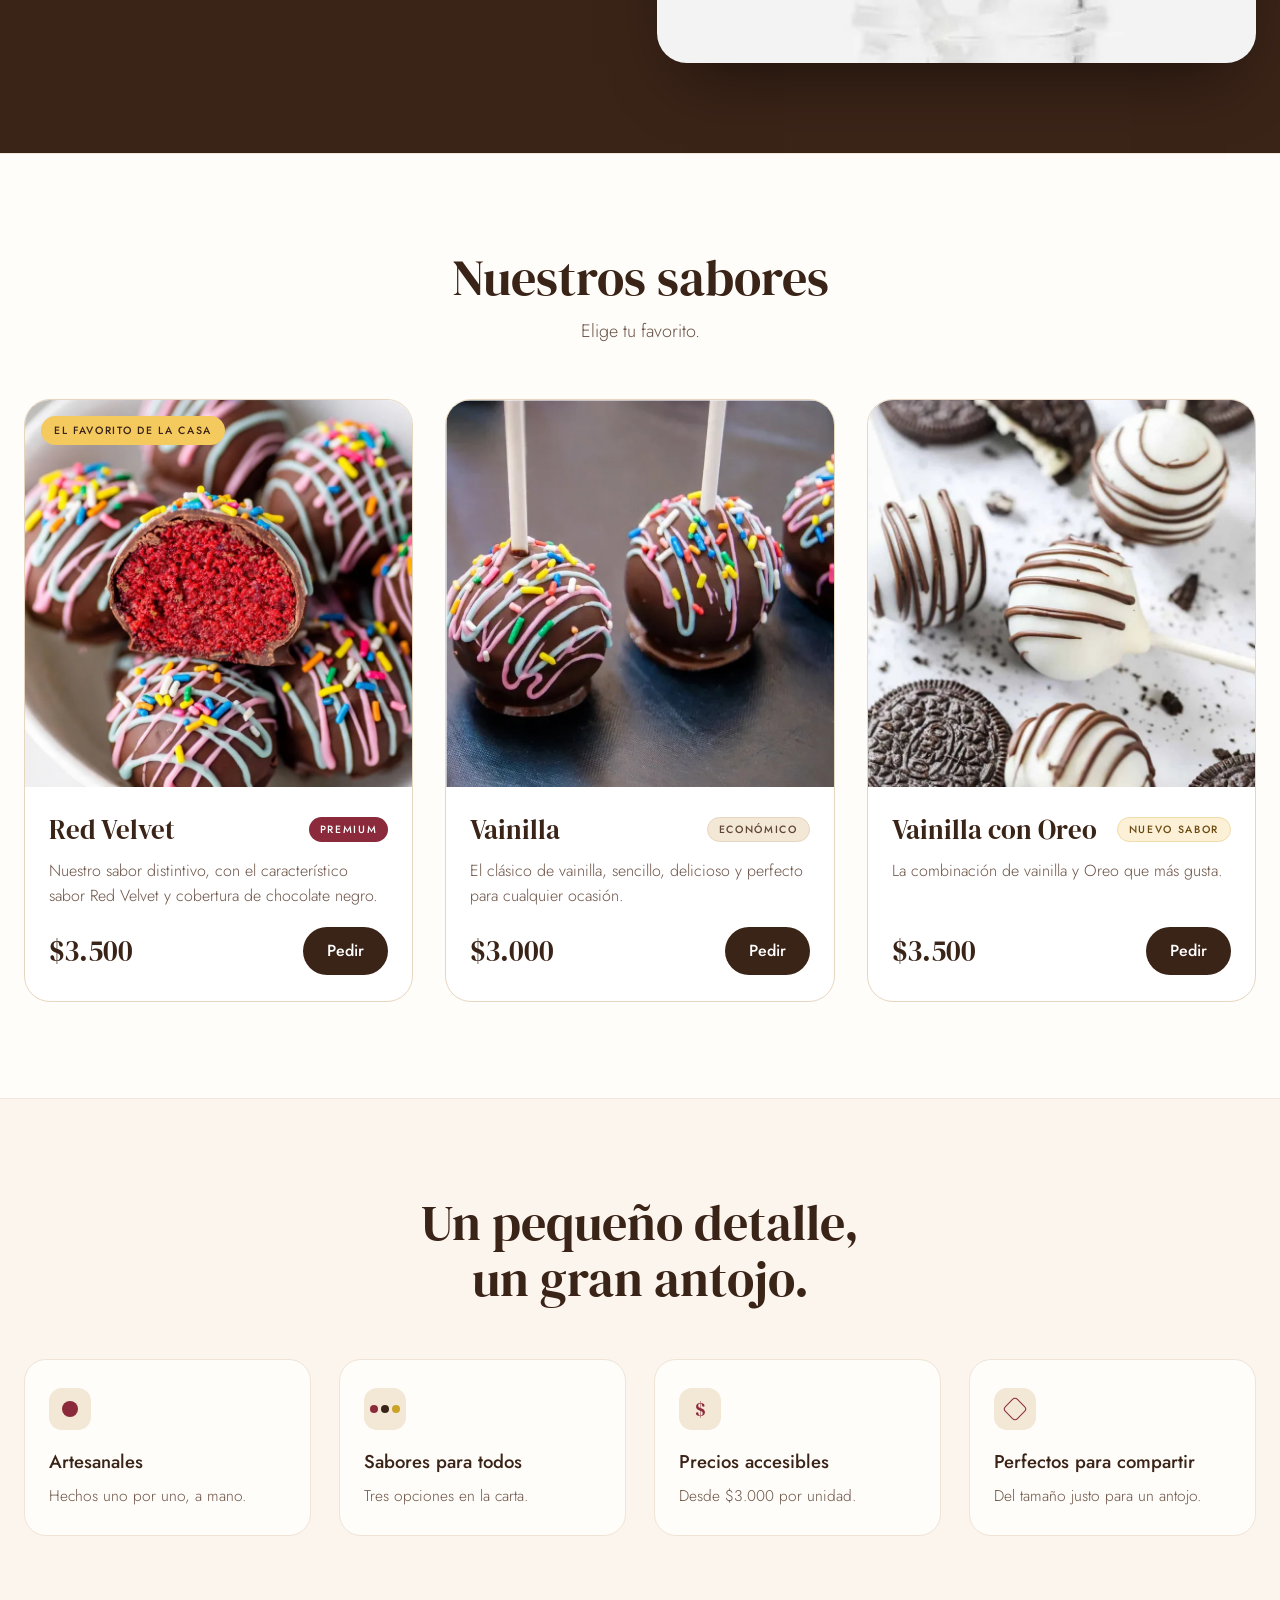
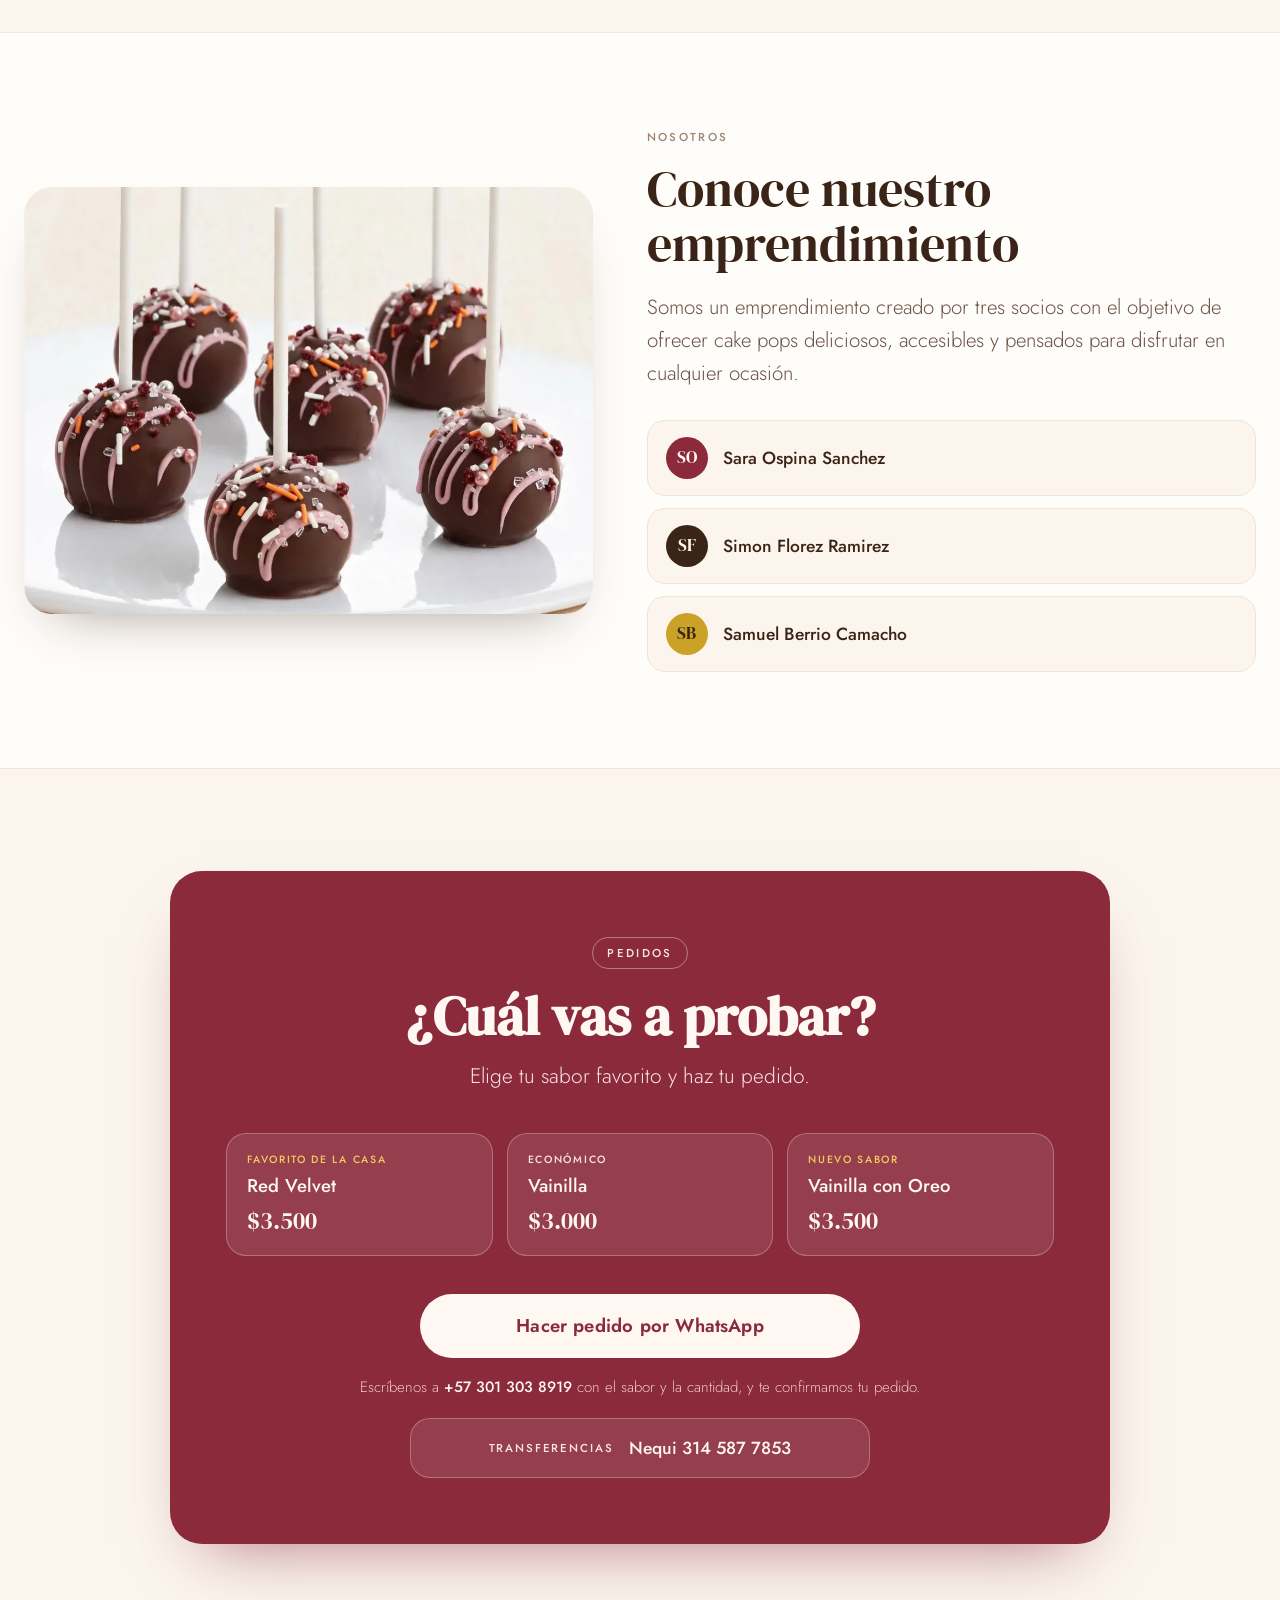
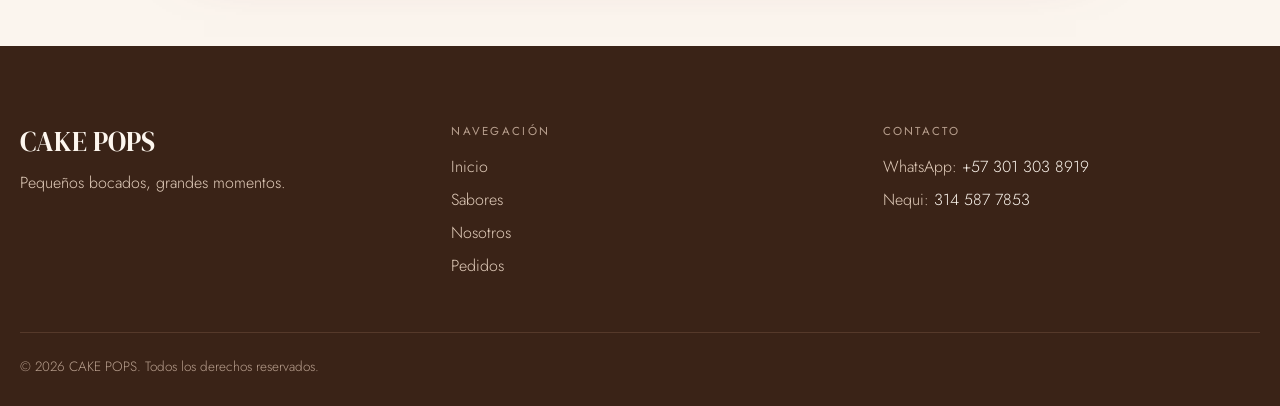
==== commit 9e03aabf: "Fix hero section losing its side padding .hero used a 3-value padding shorthand (top, 0, bottom) on " ====
--- a/index.html
+++ b/index.html
@@ -26,7 +26,7 @@
   <link rel="preconnect" href="https://fonts.googleapis.com">
   <link rel="preconnect" href="https://fonts.gstatic.com" crossorigin>
   <link href="https://fonts.googleapis.com/css2?family=DM+Serif+Display:ital@0;1&family=Jost:wght@300;400;500;600&display=swap" rel="stylesheet">
-  <link rel="stylesheet" href="css/styles.css?v=3">
+  <link rel="stylesheet" href="css/styles.css?v=4">
 
   <script type="application/ld+json">
   {
--- a/css/styles.css
+++ b/css/styles.css
@@ -312,7 +312,8 @@
    ========================================================================== */
 
 .hero {
-  padding: clamp(32px, 6.5vw, 80px) 0 clamp(44px, 6.5vw, 88px);
+  padding-top: clamp(32px, 6.5vw, 80px);
+  padding-bottom: clamp(44px, 6.5vw, 88px);
 }
 
 .hero-inner {
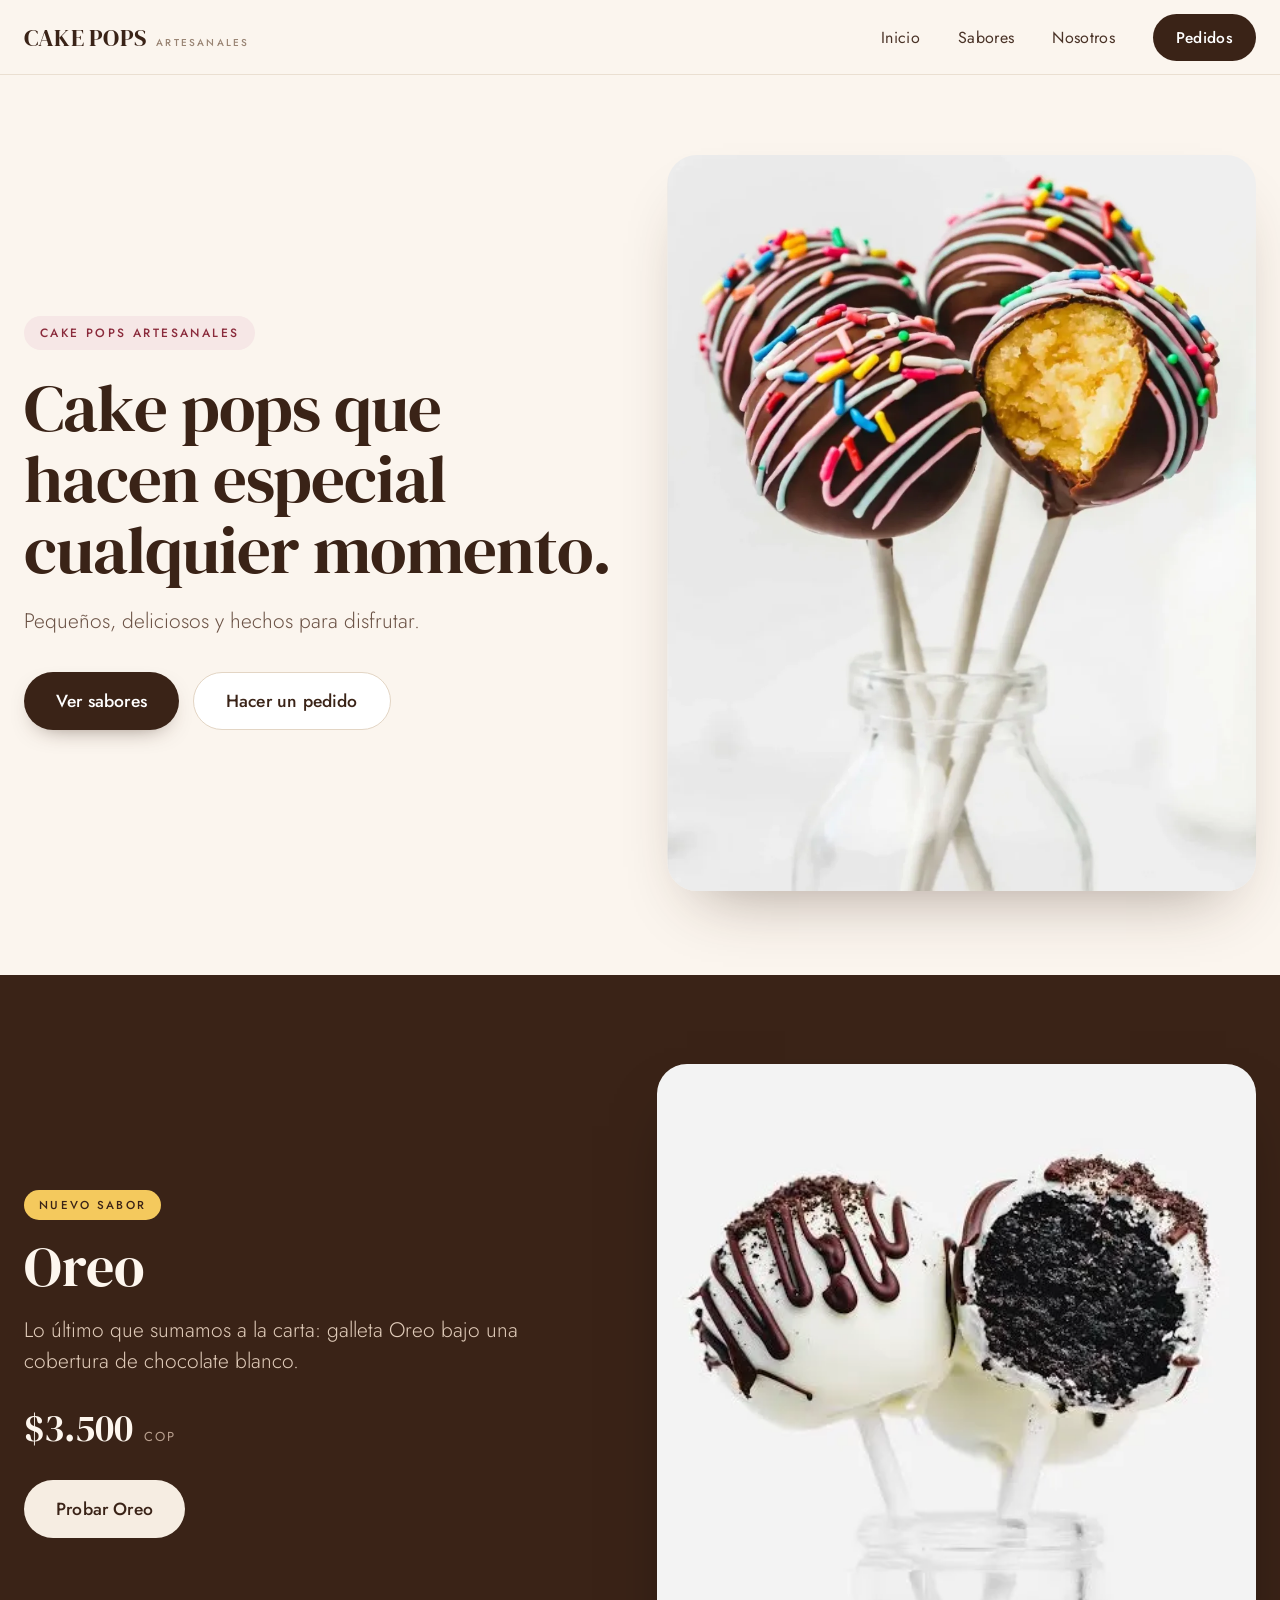
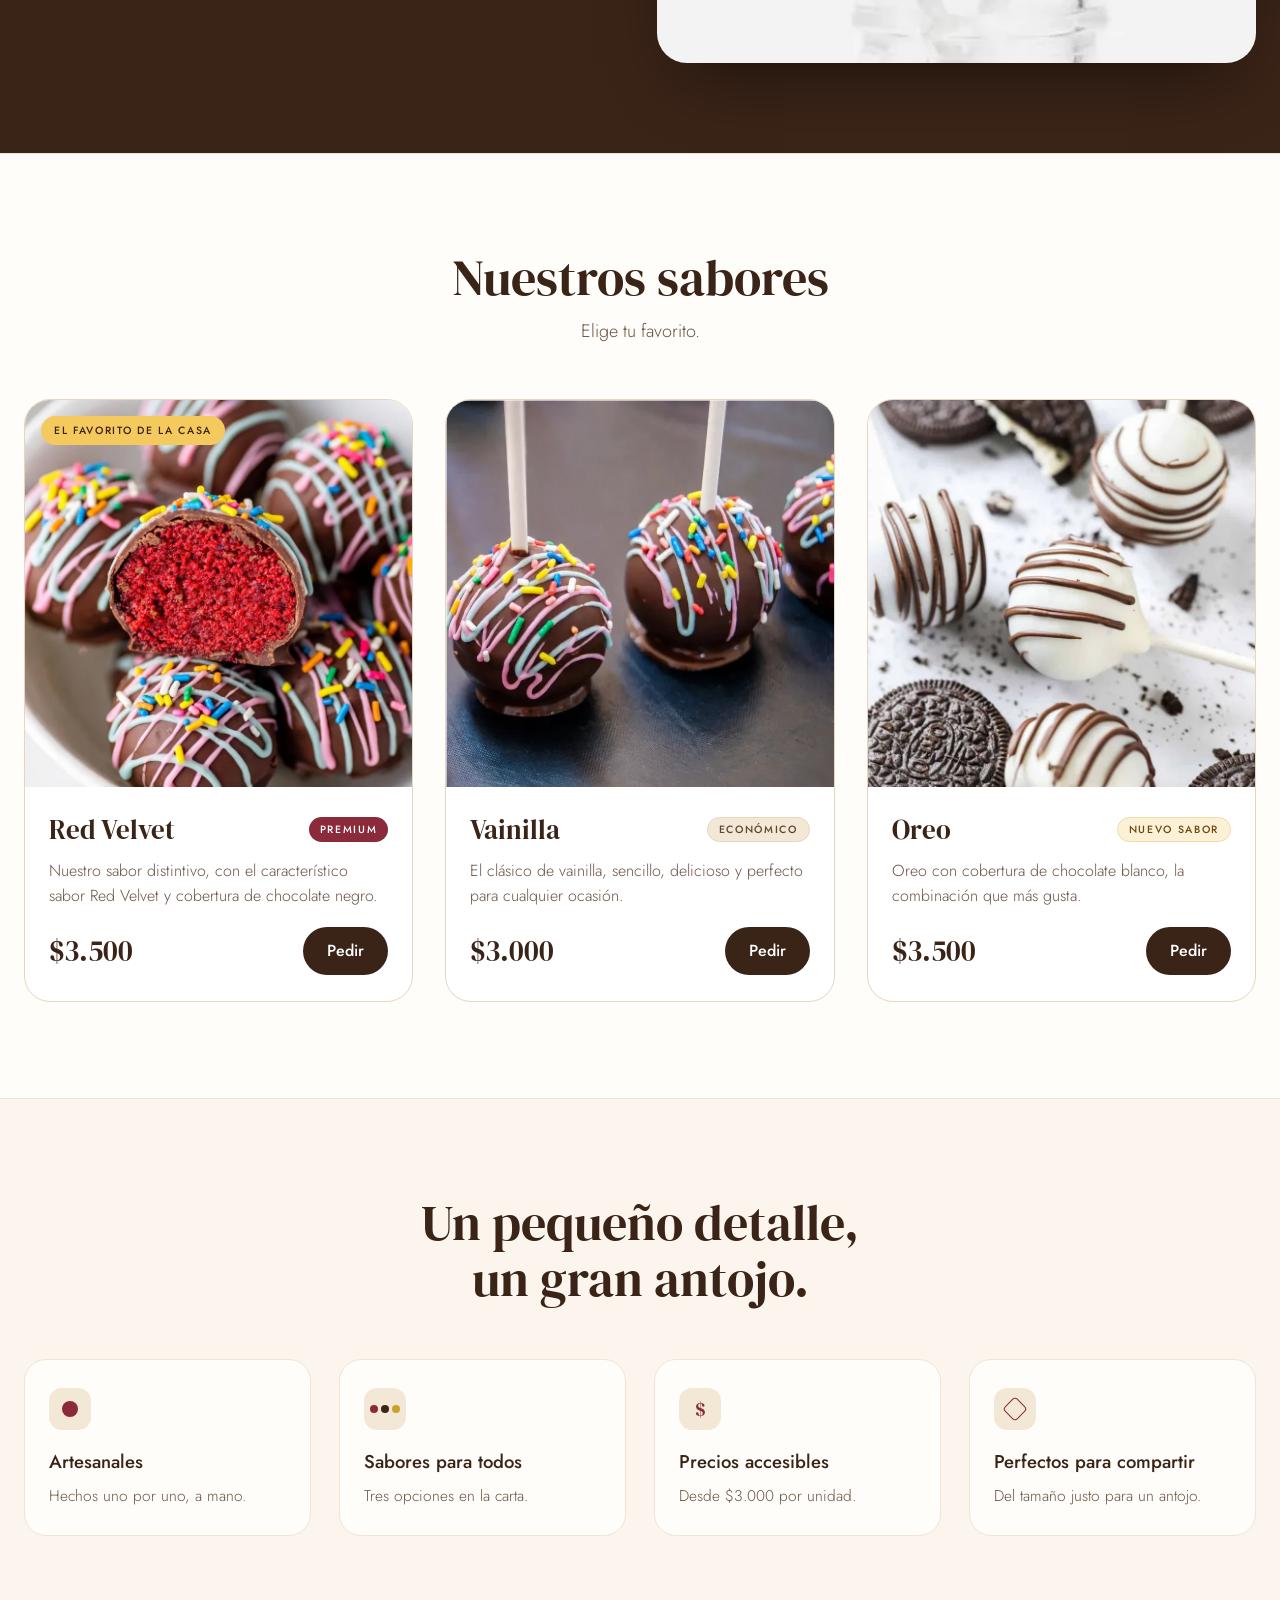
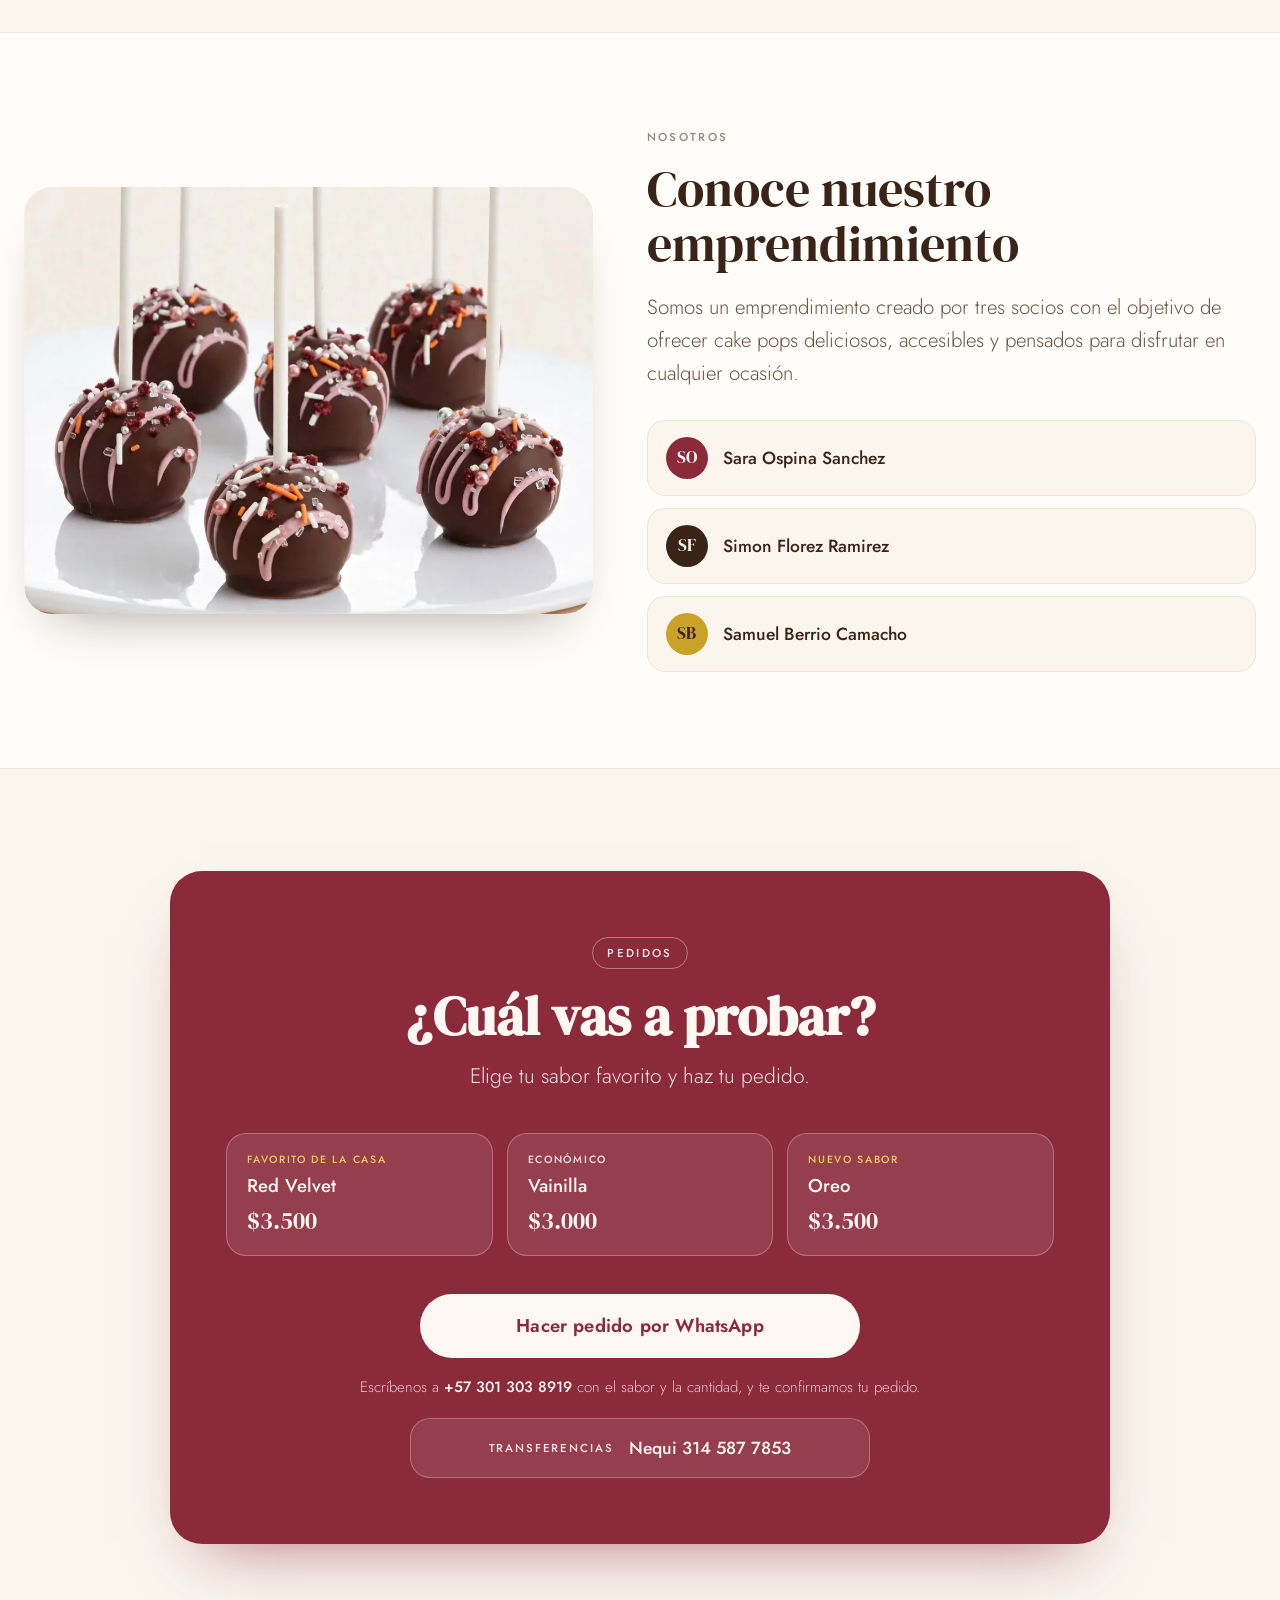
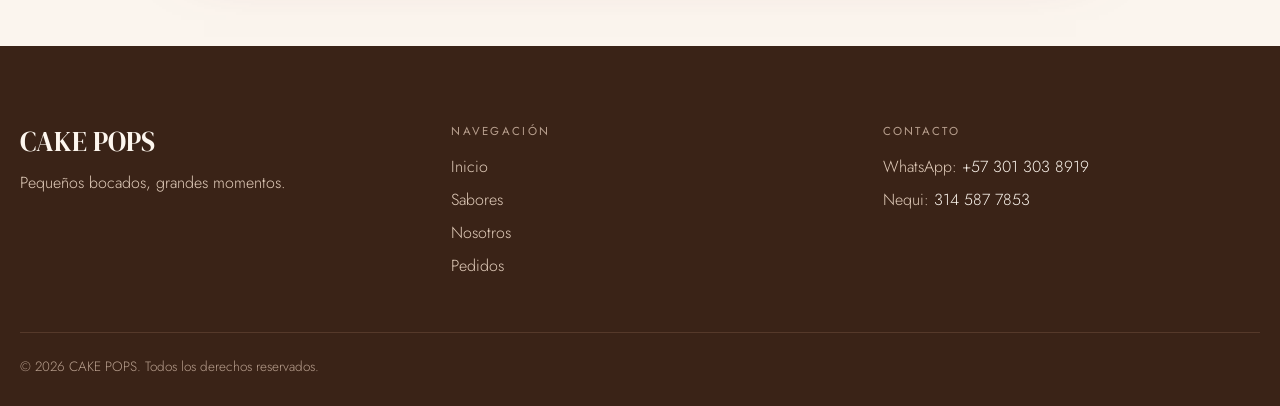
==== commit 210917c2: "Rename featured flavor from Vainilla con Oreo to Oreo Matches the updated design handoff: the new fl" ====
--- a/index.html
+++ b/index.html
@@ -4,18 +4,18 @@
   <meta charset="UTF-8">
   <meta name="viewport" content="width=device-width, initial-scale=1">
   <title>CAKE POPS — Cake pops artesanales</title>
-  <meta name="description" content="Cake pops artesanales hechos a mano: Red Velvet, Vainilla y Vainilla con Oreo. Pequeños, deliciosos y hechos para disfrutar. Haz tu pedido por WhatsApp.">
+  <meta name="description" content="Cake pops artesanales hechos a mano: Red Velvet, Vainilla y Oreo. Pequeños, deliciosos y hechos para disfrutar. Haz tu pedido por WhatsApp.">
   <link rel="canonical" href="https://sberrcamacho.github.io/cake-pops/">
 
   <meta property="og:type" content="website">
   <meta property="og:title" content="CAKE POPS — Cake pops artesanales">
-  <meta property="og:description" content="Cake pops artesanales hechos a mano: Red Velvet, Vainilla y Vainilla con Oreo. Pequeños, deliciosos y hechos para disfrutar.">
+  <meta property="og:description" content="Cake pops artesanales hechos a mano: Red Velvet, Vainilla y Oreo. Pequeños, deliciosos y hechos para disfrutar.">
   <meta property="og:image" content="https://sberrcamacho.github.io/cake-pops/assets/images/og-image.jpg">
   <meta property="og:url" content="https://sberrcamacho.github.io/cake-pops/">
   <meta property="og:locale" content="es_CO">
   <meta name="twitter:card" content="summary_large_image">
   <meta name="twitter:title" content="CAKE POPS — Cake pops artesanales">
-  <meta name="twitter:description" content="Cake pops artesanales hechos a mano: Red Velvet, Vainilla y Vainilla con Oreo.">
+  <meta name="twitter:description" content="Cake pops artesanales hechos a mano: Red Velvet, Vainilla y Oreo.">
   <meta name="twitter:image" content="https://sberrcamacho.github.io/cake-pops/assets/images/og-image.jpg">
 
   <meta name="theme-color" content="#FBF5EE">
@@ -33,7 +33,7 @@
     "@context": "https://schema.org",
     "@type": "FoodEstablishment",
     "name": "CAKE POPS",
-    "description": "Cake pops artesanales hechos a mano: Red Velvet, Vainilla y Vainilla con Oreo.",
+    "description": "Cake pops artesanales hechos a mano: Red Velvet, Vainilla y Oreo.",
     "servesCuisine": "Reposteria",
     "telephone": "+573013038919",
     "priceRange": "$3.000 - $3.500 COP",
@@ -103,19 +103,19 @@
       <div class="container featured-inner">
         <div class="featured-text">
           <span class="badge-gold">Nuevo sabor</span>
-          <h2 class="featured-title" id="featured-title">Vainilla con Oreo</h2>
-          <p class="featured-desc">La combinación de vainilla y Oreo que más gusta.</p>
+          <h2 class="featured-title" id="featured-title">Oreo</h2>
+          <p class="featured-desc">Lo último que sumamos a la carta: galleta Oreo bajo una cobertura de chocolate blanco.</p>
           <div class="featured-price">
             <span class="price">$3.500</span>
             <span class="currency">COP</span>
           </div>
-          <a href="#pedidos" class="btn btn-cream" style="margin-top:26px">Probar Vainilla con Oreo</a>
+          <a href="#pedidos" class="btn btn-cream" style="margin-top:26px">Probar Oreo</a>
         </div>
         <div class="featured-media">
           <div class="media-frame">
             <picture>
               <source srcset="assets/images/featured-oreo.webp" type="image/webp">
-              <img src="assets/images/featured-oreo.jpg" width="452" height="452" alt="Cake pop de vainilla con Oreo, cobertura blanca, drizzle de chocolate y crumb de galleta Oreo" loading="lazy">
+              <img src="assets/images/featured-oreo.jpg" width="452" height="452" alt="Cake pop de Oreo, cobertura blanca, drizzle de chocolate y crumb de galleta Oreo" loading="lazy">
             </picture>
           </div>
         </div>
@@ -176,15 +176,15 @@
             <div class="flavor-photo">
               <picture>
                 <source srcset="assets/images/card-oreo.webp" type="image/webp">
-                <img src="assets/images/card-oreo.jpg" width="800" height="800" alt="Cake pop de vainilla con Oreo, chocolate y galleta triturada" loading="lazy">
+                <img src="assets/images/card-oreo.jpg" width="800" height="800" alt="Cake pop de Oreo, chocolate y galleta triturada" loading="lazy">
               </picture>
             </div>
             <div class="flavor-body">
               <div class="flavor-head">
-                <h3>Vainilla con Oreo</h3>
+                <h3>Oreo</h3>
                 <span class="tag tag-nuevo">Nuevo sabor</span>
               </div>
-              <p class="flavor-desc">La combinación de vainilla y Oreo que más gusta.</p>
+              <p class="flavor-desc">Oreo con cobertura de chocolate blanco, la combinación que más gusta.</p>
               <div class="flavor-footer">
                 <span class="price">$3.500</span>
                 <a href="#pedidos" class="btn-card">Pedir</a>
@@ -281,7 +281,7 @@
           </div>
           <div class="order-item">
             <span class="label gold">Nuevo sabor</span>
-            <span class="name">Vainilla con Oreo</span>
+            <span class="name">Oreo</span>
             <span class="price">$3.500</span>
           </div>
         </div>
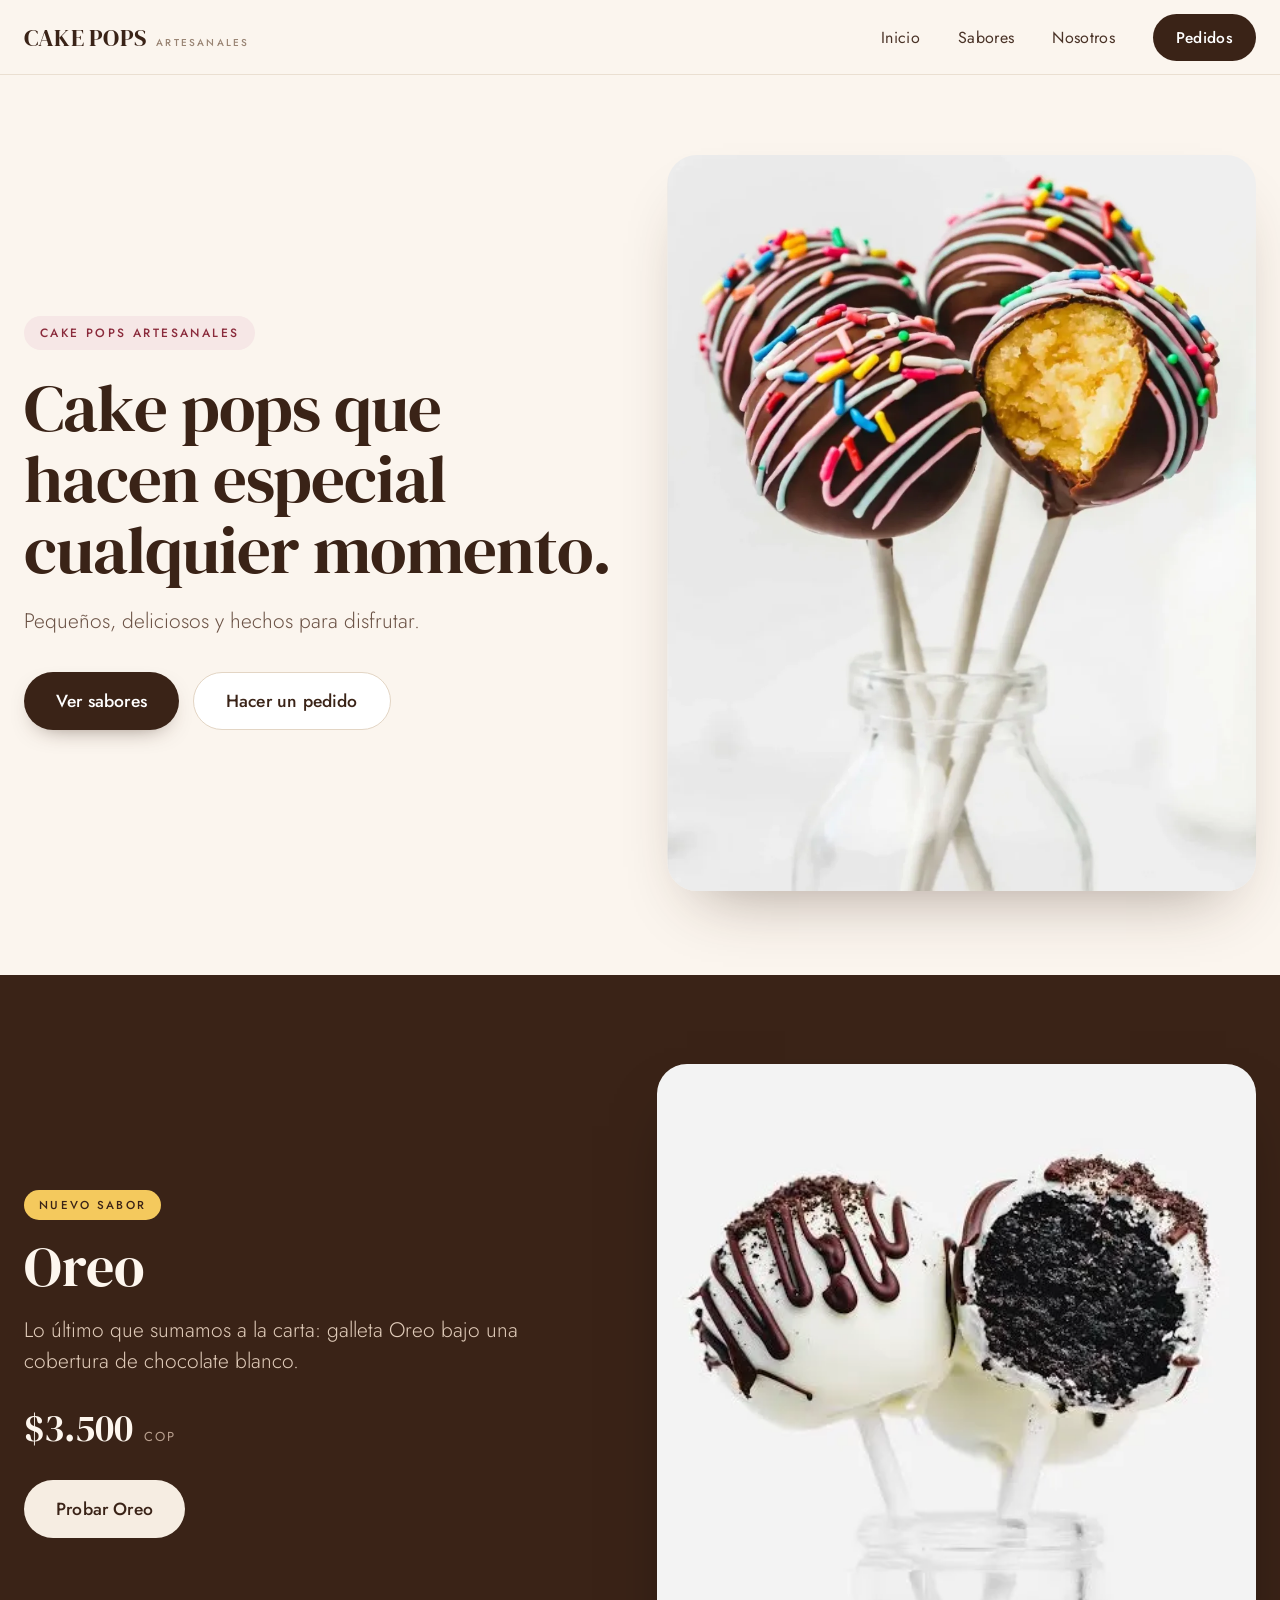
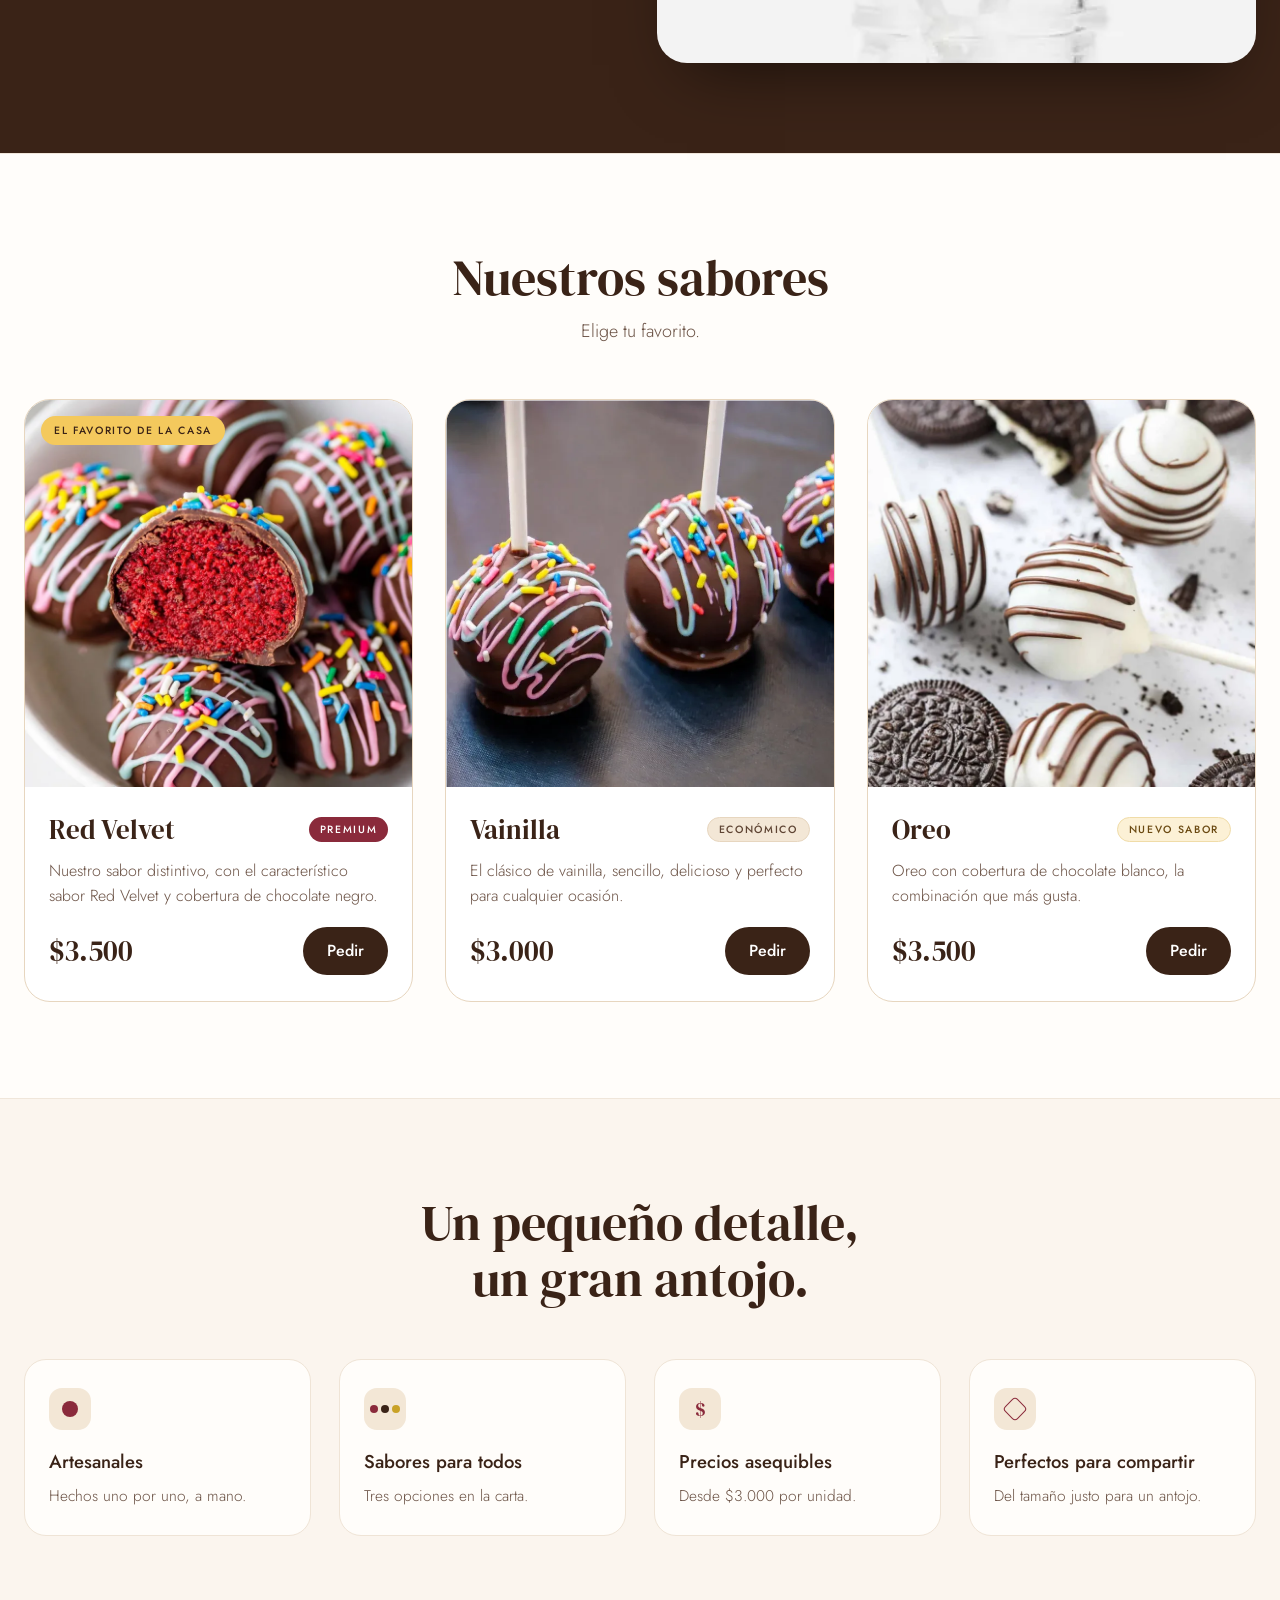
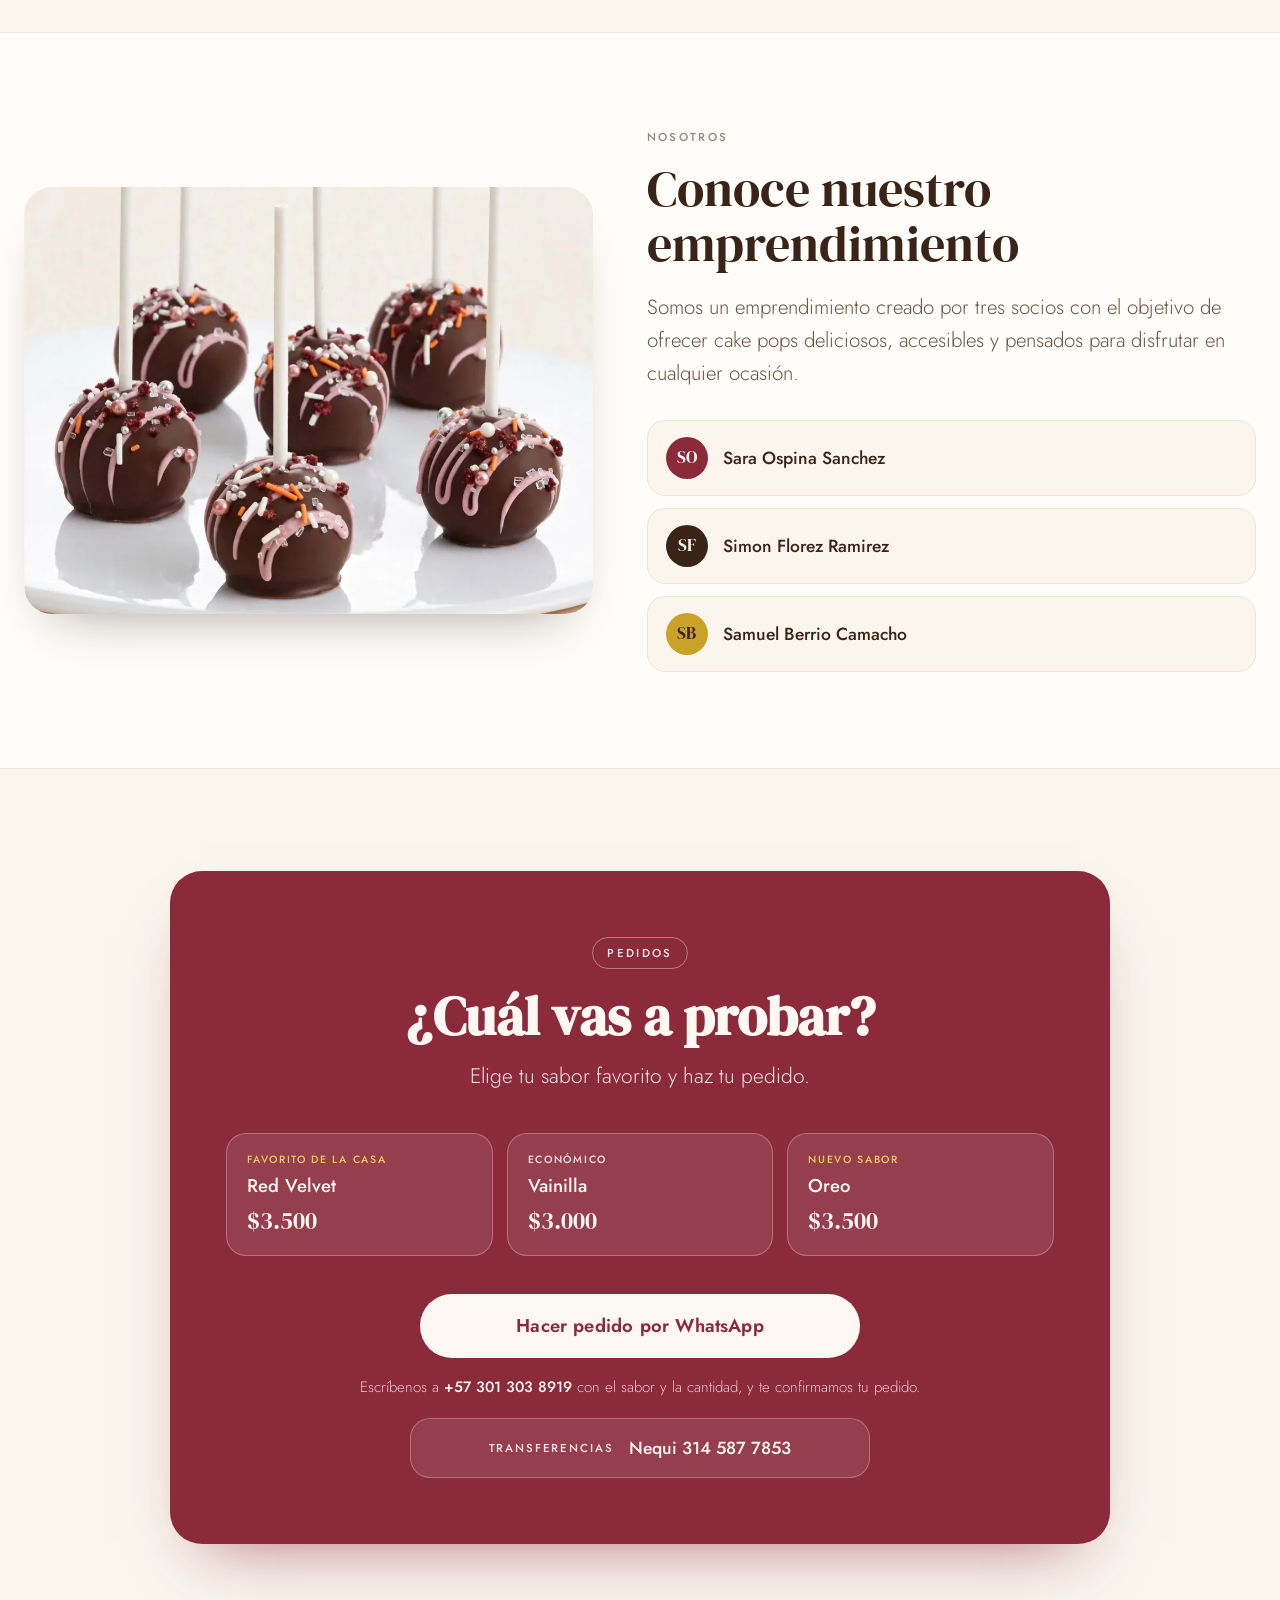
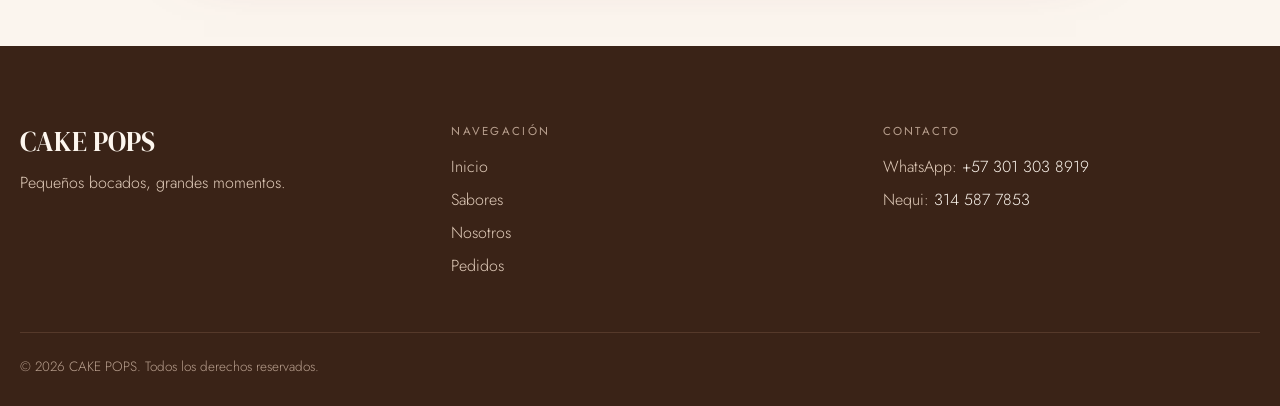
==== commit 55cccf50: "Rename a 'accesibles a asequibles'" ====
--- a/index.html
+++ b/index.html
@@ -1,330 +1,478 @@
-<!DOCTYPE html>
+<!doctype html>
 <html lang="es">
-<head>
-  <meta charset="UTF-8">
-  <meta name="viewport" content="width=device-width, initial-scale=1">
-  <title>CAKE POPS — Cake pops artesanales</title>
-  <meta name="description" content="Cake pops artesanales hechos a mano: Red Velvet, Vainilla y Oreo. Pequeños, deliciosos y hechos para disfrutar. Haz tu pedido por WhatsApp.">
-  <link rel="canonical" href="https://sberrcamacho.github.io/cake-pops/">
-
-  <meta property="og:type" content="website">
-  <meta property="og:title" content="CAKE POPS — Cake pops artesanales">
-  <meta property="og:description" content="Cake pops artesanales hechos a mano: Red Velvet, Vainilla y Oreo. Pequeños, deliciosos y hechos para disfrutar.">
-  <meta property="og:image" content="https://sberrcamacho.github.io/cake-pops/assets/images/og-image.jpg">
-  <meta property="og:url" content="https://sberrcamacho.github.io/cake-pops/">
-  <meta property="og:locale" content="es_CO">
-  <meta name="twitter:card" content="summary_large_image">
-  <meta name="twitter:title" content="CAKE POPS — Cake pops artesanales">
-  <meta name="twitter:description" content="Cake pops artesanales hechos a mano: Red Velvet, Vainilla y Oreo.">
-  <meta name="twitter:image" content="https://sberrcamacho.github.io/cake-pops/assets/images/og-image.jpg">
-
-  <meta name="theme-color" content="#FBF5EE">
-  <link rel="icon" href="/cake-pops/assets/favicon.svg" type="image/svg+xml">
-  <link rel="icon" href="/cake-pops/assets/favicon.ico" sizes="any">
-  <link rel="apple-touch-icon" href="/cake-pops/assets/apple-touch-icon.png">
-
-  <link rel="preconnect" href="https://fonts.googleapis.com">
-  <link rel="preconnect" href="https://fonts.gstatic.com" crossorigin>
-  <link href="https://fonts.googleapis.com/css2?family=DM+Serif+Display:ital@0;1&family=Jost:wght@300;400;500;600&display=swap" rel="stylesheet">
-  <link rel="stylesheet" href="css/styles.css?v=4">
-
-  <script type="application/ld+json">
-  {
-    "@context": "https://schema.org",
-    "@type": "FoodEstablishment",
-    "name": "CAKE POPS",
-    "description": "Cake pops artesanales hechos a mano: Red Velvet, Vainilla y Oreo.",
-    "servesCuisine": "Reposteria",
-    "telephone": "+573013038919",
-    "priceRange": "$3.000 - $3.500 COP",
-    "url": "https://sberrcamacho.github.io/cake-pops/",
-    "image": "https://sberrcamacho.github.io/cake-pops/assets/images/og-image.jpg"
-  }
-  </script>
-</head>
-<body>
-  <a class="skip-link" href="#main">Saltar al contenido</a>
-
-  <header class="site-header">
-    <div class="container nav-bar">
-      <a href="#inicio" class="brand">
-        <span class="brand-name">CAKE POPS</span>
-        <span class="brand-tagline">artesanales</span>
-      </a>
-
-      <nav class="nav-links" aria-label="Navegación principal">
-        <a href="#inicio" class="nav-link">Inicio</a>
-        <a href="#sabores" class="nav-link">Sabores</a>
-        <a href="#nosotros" class="nav-link">Nosotros</a>
-        <a href="#pedidos" class="nav-cta">Pedidos</a>
+  <head>
+    <meta charset="UTF-8" />
+    <meta name="viewport" content="width=device-width, initial-scale=1" />
+    <title>CAKE POPS — Cake pops artesanales</title>
+    <meta
+      name="description"
+      content="Cake pops artesanales hechos a mano: Red Velvet, Vainilla y Oreo. Pequeños, deliciosos y hechos para disfrutar. Haz tu pedido por WhatsApp."
+    />
+    <link rel="canonical" href="https://sberrcamacho.github.io/cake-pops/" />
+
+    <meta property="og:type" content="website" />
+    <meta property="og:title" content="CAKE POPS — Cake pops artesanales" />
+    <meta
+      property="og:description"
+      content="Cake pops artesanales hechos a mano: Red Velvet, Vainilla y Oreo. Pequeños, deliciosos y hechos para disfrutar."
+    />
+    <meta
+      property="og:image"
+      content="https://sberrcamacho.github.io/cake-pops/assets/images/og-image.jpg"
+    />
+    <meta
+      property="og:url"
+      content="https://sberrcamacho.github.io/cake-pops/"
+    />
+    <meta property="og:locale" content="es_CO" />
+    <meta name="twitter:card" content="summary_large_image" />
+    <meta name="twitter:title" content="CAKE POPS — Cake pops artesanales" />
+    <meta
+      name="twitter:description"
+      content="Cake pops artesanales hechos a mano: Red Velvet, Vainilla y Oreo."
+    />
+    <meta
+      name="twitter:image"
+      content="https://sberrcamacho.github.io/cake-pops/assets/images/og-image.jpg"
+    />
+
+    <meta name="theme-color" content="#FBF5EE" />
+    <link
+      rel="icon"
+      href="/cake-pops/assets/favicon.svg"
+      type="image/svg+xml"
+    />
+    <link rel="icon" href="/cake-pops/assets/favicon.ico" sizes="any" />
+    <link
+      rel="apple-touch-icon"
+      href="/cake-pops/assets/apple-touch-icon.png"
+    />
+
+    <link rel="preconnect" href="https://fonts.googleapis.com" />
+    <link rel="preconnect" href="https://fonts.gstatic.com" crossorigin />
+    <link
+      href="https://fonts.googleapis.com/css2?family=DM+Serif+Display:ital@0;1&family=Jost:wght@300;400;500;600&display=swap"
+      rel="stylesheet"
+    />
+    <link rel="stylesheet" href="css/styles.css?v=4" />
+
+    <script type="application/ld+json">
+      {
+        "@context": "https://schema.org",
+        "@type": "FoodEstablishment",
+        "name": "CAKE POPS",
+        "description": "Cake pops artesanales hechos a mano: Red Velvet, Vainilla y Oreo.",
+        "servesCuisine": "Reposteria",
+        "telephone": "+573013038919",
+        "priceRange": "$3.000 - $3.500 COP",
+        "url": "https://sberrcamacho.github.io/cake-pops/",
+        "image": "https://sberrcamacho.github.io/cake-pops/assets/images/og-image.jpg"
+      }
+    </script>
+  </head>
+  <body>
+    <a class="skip-link" href="#main">Saltar al contenido</a>
+
+    <header class="site-header">
+      <div class="container nav-bar">
+        <a href="#inicio" class="brand">
+          <span class="brand-name">CAKE POPS</span>
+          <span class="brand-tagline">artesanales</span>
+        </a>
+
+        <nav class="nav-links" aria-label="Navegación principal">
+          <a href="#inicio" class="nav-link">Inicio</a>
+          <a href="#sabores" class="nav-link">Sabores</a>
+          <a href="#nosotros" class="nav-link">Nosotros</a>
+          <a href="#pedidos" class="nav-cta">Pedidos</a>
+        </nav>
+
+        <button
+          type="button"
+          class="menu-toggle"
+          data-menu-toggle
+          aria-label="Abrir menú"
+          aria-expanded="false"
+          aria-controls="mobile-nav"
+        >
+          <span></span>
+          <span></span>
+          <span></span>
+        </button>
+      </div>
+
+      <nav
+        class="mobile-nav"
+        id="mobile-nav"
+        data-mobile-nav
+        aria-label="Navegación móvil"
+      >
+        <a href="#inicio">Inicio</a>
+        <a href="#sabores">Sabores</a>
+        <a href="#nosotros">Nosotros</a>
+        <a href="#pedidos" class="nav-cta-mobile">Hacer un pedido</a>
       </nav>
-
-      <button type="button" class="menu-toggle" data-menu-toggle aria-label="Abrir menú" aria-expanded="false" aria-controls="mobile-nav">
-        <span></span>
-        <span></span>
-        <span></span>
-      </button>
-    </div>
-
-    <nav class="mobile-nav" id="mobile-nav" data-mobile-nav aria-label="Navegación móvil">
-      <a href="#inicio">Inicio</a>
-      <a href="#sabores">Sabores</a>
-      <a href="#nosotros">Nosotros</a>
-      <a href="#pedidos" class="nav-cta-mobile">Hacer un pedido</a>
-    </nav>
-  </header>
-
-  <main id="main">
-    <!-- Hero -->
-    <section id="inicio" class="hero container">
-      <div class="hero-inner">
-        <div class="hero-text">
-          <span class="eyebrow">Cake pops artesanales</span>
-          <h1 class="hero-title">Cake pops que hacen especial cualquier momento.</h1>
-          <p class="hero-subtitle">Pequeños, deliciosos y hechos para disfrutar.</p>
-          <div class="hero-actions">
-            <a href="#sabores" class="btn btn-dark">Ver sabores</a>
-            <a href="#pedidos" class="btn btn-outline">Hacer un pedido</a>
-          </div>
-        </div>
-        <div class="hero-media">
-          <div class="media-frame">
-            <picture>
-              <source srcset="assets/images/hero.webp" type="image/webp">
-              <img src="assets/images/hero.jpg" width="1070" height="1338" alt="Cake pops artesanales bañados en chocolate con decorados de colores, en un frasco de vidrio, uno de ellos mordido mostrando el interior de vainilla" loading="eager" fetchpriority="high">
-            </picture>
+    </header>
+
+    <main id="main">
+      <!-- Hero -->
+      <section id="inicio" class="hero container">
+        <div class="hero-inner">
+          <div class="hero-text">
+            <span class="eyebrow">Cake pops artesanales</span>
+            <h1 class="hero-title">
+              Cake pops que hacen especial cualquier momento.
+            </h1>
+            <p class="hero-subtitle">
+              Pequeños, deliciosos y hechos para disfrutar.
+            </p>
+            <div class="hero-actions">
+              <a href="#sabores" class="btn btn-dark">Ver sabores</a>
+              <a href="#pedidos" class="btn btn-outline">Hacer un pedido</a>
+            </div>
+          </div>
+          <div class="hero-media">
+            <div class="media-frame">
+              <picture>
+                <source srcset="assets/images/hero.webp" type="image/webp" />
+                <img
+                  src="assets/images/hero.jpg"
+                  width="1070"
+                  height="1338"
+                  alt="Cake pops artesanales bañados en chocolate con decorados de colores, en un frasco de vidrio, uno de ellos mordido mostrando el interior de vainilla"
+                  loading="eager"
+                  fetchpriority="high"
+                />
+              </picture>
+            </div>
+          </div>
+        </div>
+      </section>
+
+      <!-- Nuevo sabor -->
+      <section class="featured" aria-labelledby="featured-title">
+        <div class="container featured-inner">
+          <div class="featured-text">
+            <span class="badge-gold">Nuevo sabor</span>
+            <h2 class="featured-title" id="featured-title">Oreo</h2>
+            <p class="featured-desc">
+              Lo último que sumamos a la carta: galleta Oreo bajo una cobertura
+              de chocolate blanco.
+            </p>
+            <div class="featured-price">
+              <span class="price">$3.500</span>
+              <span class="currency">COP</span>
+            </div>
+            <a href="#pedidos" class="btn btn-cream" style="margin-top: 26px"
+              >Probar Oreo</a
+            >
+          </div>
+          <div class="featured-media">
+            <div class="media-frame">
+              <picture>
+                <source
+                  srcset="assets/images/featured-oreo.webp"
+                  type="image/webp"
+                />
+                <img
+                  src="assets/images/featured-oreo.jpg"
+                  width="452"
+                  height="452"
+                  alt="Cake pop de Oreo, cobertura blanca, drizzle de chocolate y crumb de galleta Oreo"
+                  loading="lazy"
+                />
+              </picture>
+            </div>
+          </div>
+        </div>
+      </section>
+
+      <!-- Sabores -->
+      <section id="sabores" class="section-sabores">
+        <div class="container">
+          <div class="section-heading">
+            <h2>Nuestros sabores</h2>
+            <p>Elige tu favorito.</p>
+          </div>
+
+          <div class="cards-grid">
+            <article class="flavor-card">
+              <div class="flavor-ribbon">El favorito de la casa</div>
+              <div class="flavor-photo">
+                <picture>
+                  <source
+                    srcset="assets/images/card-redvelvet.webp"
+                    type="image/webp"
+                  />
+                  <img
+                    src="assets/images/card-redvelvet.jpg"
+                    width="800"
+                    height="800"
+                    alt="Cake pop Red Velvet con cobertura de chocolate negro, interior rojo a la vista"
+                    loading="lazy"
+                  />
+                </picture>
+              </div>
+              <div class="flavor-body">
+                <div class="flavor-head">
+                  <h3>Red Velvet</h3>
+                  <span class="tag tag-premium">Premium</span>
+                </div>
+                <p class="flavor-desc">
+                  Nuestro sabor distintivo, con el característico sabor Red
+                  Velvet y cobertura de chocolate negro.
+                </p>
+                <div class="flavor-footer">
+                  <span class="price">$3.500</span>
+                  <a href="#pedidos" class="btn-card">Pedir</a>
+                </div>
+              </div>
+            </article>
+
+            <article class="flavor-card">
+              <div class="flavor-photo">
+                <picture>
+                  <source
+                    srcset="assets/images/card-vainilla.webp"
+                    type="image/webp"
+                  />
+                  <img
+                    src="assets/images/card-vainilla.jpg"
+                    width="706"
+                    height="706"
+                    alt="Cake pops de vainilla bañados en chocolate con decorados de colores"
+                    loading="lazy"
+                  />
+                </picture>
+              </div>
+              <div class="flavor-body">
+                <div class="flavor-head">
+                  <h3>Vainilla</h3>
+                  <span class="tag tag-economico">Económico</span>
+                </div>
+                <p class="flavor-desc">
+                  El clásico de vainilla, sencillo, delicioso y perfecto para
+                  cualquier ocasión.
+                </p>
+                <div class="flavor-footer">
+                  <span class="price">$3.000</span>
+                  <a href="#pedidos" class="btn-card">Pedir</a>
+                </div>
+              </div>
+            </article>
+
+            <article class="flavor-card">
+              <div class="flavor-photo">
+                <picture>
+                  <source
+                    srcset="assets/images/card-oreo.webp"
+                    type="image/webp"
+                  />
+                  <img
+                    src="assets/images/card-oreo.jpg"
+                    width="800"
+                    height="800"
+                    alt="Cake pop de Oreo, chocolate y galleta triturada"
+                    loading="lazy"
+                  />
+                </picture>
+              </div>
+              <div class="flavor-body">
+                <div class="flavor-head">
+                  <h3>Oreo</h3>
+                  <span class="tag tag-nuevo">Nuevo sabor</span>
+                </div>
+                <p class="flavor-desc">
+                  Oreo con cobertura de chocolate blanco, la combinación que más
+                  gusta.
+                </p>
+                <div class="flavor-footer">
+                  <span class="price">$3.500</span>
+                  <a href="#pedidos" class="btn-card">Pedir</a>
+                </div>
+              </div>
+            </article>
+          </div>
+        </div>
+      </section>
+
+      <!-- Por qué elegirnos -->
+      <section class="section-why">
+        <div class="container">
+          <h2>Un pequeño detalle, un gran antojo.</h2>
+          <div class="why-grid">
+            <div class="why-card">
+              <div class="why-icon"><span class="dot"></span></div>
+              <h3>Artesanales</h3>
+              <p>Hechos uno por uno, a mano.</p>
+            </div>
+            <div class="why-card">
+              <div class="why-icon">
+                <span class="dots"
+                  ><span></span><span></span><span></span
+                ></span>
+              </div>
+              <h3>Sabores para todos</h3>
+              <p>Tres opciones en la carta.</p>
+            </div>
+            <div class="why-card">
+              <div class="why-icon"><span class="dollar">$</span></div>
+              <h3>Precios asequibles</h3>
+              <p>Desde $3.000 por unidad.</p>
+            </div>
+            <div class="why-card">
+              <div class="why-icon"><span class="diamond"></span></div>
+              <h3>Perfectos para compartir</h3>
+              <p>Del tamaño justo para un antojo.</p>
+            </div>
+          </div>
+        </div>
+      </section>
+
+      <!-- Nosotros -->
+      <section id="nosotros" class="section-nosotros">
+        <div class="container nosotros-inner">
+          <div class="nosotros-media">
+            <div class="media-frame">
+              <picture>
+                <source
+                  srcset="assets/images/nosotros.webp"
+                  type="image/webp"
+                />
+                <img
+                  src="assets/images/nosotros.jpg"
+                  width="1030"
+                  height="772"
+                  alt="Cake pops artesanales recién decorados sobre un plato"
+                  loading="lazy"
+                />
+              </picture>
+            </div>
+          </div>
+          <div class="nosotros-text">
+            <span class="nosotros-eyebrow">Nosotros</span>
+            <h2>Conoce nuestro emprendimiento</h2>
+            <p>
+              Somos un emprendimiento creado por tres socios con el objetivo de
+              ofrecer cake pops deliciosos, accesibles y pensados para disfrutar
+              en cualquier ocasión.
+            </p>
+            <div class="partners">
+              <div class="partner-row">
+                <span
+                  class="partner-avatar"
+                  style="background: #8a2a3b; color: #fff7f2"
+                  >SO</span
+                >
+                <span class="partner-name">Sara Ospina Sanchez</span>
+              </div>
+              <div class="partner-row">
+                <span
+                  class="partner-avatar"
+                  style="background: #3a2317; color: #fdf6ee"
+                  >SF</span
+                >
+                <span class="partner-name">Simon Florez Ramirez</span>
+              </div>
+              <div class="partner-row">
+                <span
+                  class="partner-avatar"
+                  style="background: #c9a227; color: #3a2317"
+                  >SB</span
+                >
+                <span class="partner-name">Samuel Berrio Camacho</span>
+              </div>
+            </div>
+          </div>
+        </div>
+      </section>
+
+      <!-- Pedidos -->
+      <section id="pedidos" class="section-pedidos">
+        <div class="order-card">
+          <div class="order-heading">
+            <span class="eyebrow-outline">Pedidos</span>
+            <h2>¿Cuál vas a probar?</h2>
+            <p>Elige tu sabor favorito y haz tu pedido.</p>
+          </div>
+
+          <div class="order-grid">
+            <div class="order-item">
+              <span class="label gold">Favorito de la casa</span>
+              <span class="name">Red Velvet</span>
+              <span class="price">$3.500</span>
+            </div>
+            <div class="order-item">
+              <span class="label pink">Económico</span>
+              <span class="name">Vainilla</span>
+              <span class="price">$3.000</span>
+            </div>
+            <div class="order-item">
+              <span class="label gold">Nuevo sabor</span>
+              <span class="name">Oreo</span>
+              <span class="price">$3.500</span>
+            </div>
+          </div>
+
+          <a
+            href="https://wa.me/573013038919"
+            target="_blank"
+            rel="noopener"
+            class="btn-whatsapp"
+            >Hacer pedido por WhatsApp</a
+          >
+          <p class="order-note">
+            Escríbenos a <span class="phone">+57 301 303 8919</span> con el
+            sabor y la cantidad, y te confirmamos tu pedido.
+          </p>
+
+          <div class="transfer-box">
+            <span class="label">Transferencias</span>
+            <span class="value">Nequi 314 587 7853</span>
+          </div>
+        </div>
+      </section>
+    </main>
+
+    <footer class="site-footer">
+      <div class="footer-grid">
+        <div>
+          <div class="footer-brand">CAKE POPS</div>
+          <p class="footer-tagline">Pequeños bocados, grandes momentos.</p>
+        </div>
+        <div>
+          <div class="footer-col-title">Navegación</div>
+          <nav class="footer-links" aria-label="Navegación del pie de página">
+            <a href="#inicio">Inicio</a>
+            <a href="#sabores">Sabores</a>
+            <a href="#nosotros">Nosotros</a>
+            <a href="#pedidos">Pedidos</a>
+          </nav>
+        </div>
+        <div>
+          <div class="footer-col-title">Contacto</div>
+          <div class="footer-contact">
+            <span
+              >WhatsApp:
+              <a
+                href="https://wa.me/573013038919"
+                target="_blank"
+                rel="noopener"
+                >+57 301 303 8919</a
+              ></span
+            >
+            <span>Nequi: <span style="color: #fdf6ee">314 587 7853</span></span>
           </div>
         </div>
       </div>
-    </section>
-
-    <!-- Nuevo sabor -->
-    <section class="featured" aria-labelledby="featured-title">
-      <div class="container featured-inner">
-        <div class="featured-text">
-          <span class="badge-gold">Nuevo sabor</span>
-          <h2 class="featured-title" id="featured-title">Oreo</h2>
-          <p class="featured-desc">Lo último que sumamos a la carta: galleta Oreo bajo una cobertura de chocolate blanco.</p>
-          <div class="featured-price">
-            <span class="price">$3.500</span>
-            <span class="currency">COP</span>
-          </div>
-          <a href="#pedidos" class="btn btn-cream" style="margin-top:26px">Probar Oreo</a>
-        </div>
-        <div class="featured-media">
-          <div class="media-frame">
-            <picture>
-              <source srcset="assets/images/featured-oreo.webp" type="image/webp">
-              <img src="assets/images/featured-oreo.jpg" width="452" height="452" alt="Cake pop de Oreo, cobertura blanca, drizzle de chocolate y crumb de galleta Oreo" loading="lazy">
-            </picture>
-          </div>
-        </div>
+      <div class="footer-bottom">
+        <span
+          >© <span data-year>2026</span> CAKE POPS. Todos los derechos
+          reservados.</span
+        >
       </div>
-    </section>
-
-    <!-- Sabores -->
-    <section id="sabores" class="section-sabores">
-      <div class="container">
-        <div class="section-heading">
-          <h2>Nuestros sabores</h2>
-          <p>Elige tu favorito.</p>
-        </div>
-
-        <div class="cards-grid">
-          <article class="flavor-card">
-            <div class="flavor-ribbon">El favorito de la casa</div>
-            <div class="flavor-photo">
-              <picture>
-                <source srcset="assets/images/card-redvelvet.webp" type="image/webp">
-                <img src="assets/images/card-redvelvet.jpg" width="800" height="800" alt="Cake pop Red Velvet con cobertura de chocolate negro, interior rojo a la vista" loading="lazy">
-              </picture>
-            </div>
-            <div class="flavor-body">
-              <div class="flavor-head">
-                <h3>Red Velvet</h3>
-                <span class="tag tag-premium">Premium</span>
-              </div>
-              <p class="flavor-desc">Nuestro sabor distintivo, con el característico sabor Red Velvet y cobertura de chocolate negro.</p>
-              <div class="flavor-footer">
-                <span class="price">$3.500</span>
-                <a href="#pedidos" class="btn-card">Pedir</a>
-              </div>
-            </div>
-          </article>
-
-          <article class="flavor-card">
-            <div class="flavor-photo">
-              <picture>
-                <source srcset="assets/images/card-vainilla.webp" type="image/webp">
-                <img src="assets/images/card-vainilla.jpg" width="706" height="706" alt="Cake pops de vainilla bañados en chocolate con decorados de colores" loading="lazy">
-              </picture>
-            </div>
-            <div class="flavor-body">
-              <div class="flavor-head">
-                <h3>Vainilla</h3>
-                <span class="tag tag-economico">Económico</span>
-              </div>
-              <p class="flavor-desc">El clásico de vainilla, sencillo, delicioso y perfecto para cualquier ocasión.</p>
-              <div class="flavor-footer">
-                <span class="price">$3.000</span>
-                <a href="#pedidos" class="btn-card">Pedir</a>
-              </div>
-            </div>
-          </article>
-
-          <article class="flavor-card">
-            <div class="flavor-photo">
-              <picture>
-                <source srcset="assets/images/card-oreo.webp" type="image/webp">
-                <img src="assets/images/card-oreo.jpg" width="800" height="800" alt="Cake pop de Oreo, chocolate y galleta triturada" loading="lazy">
-              </picture>
-            </div>
-            <div class="flavor-body">
-              <div class="flavor-head">
-                <h3>Oreo</h3>
-                <span class="tag tag-nuevo">Nuevo sabor</span>
-              </div>
-              <p class="flavor-desc">Oreo con cobertura de chocolate blanco, la combinación que más gusta.</p>
-              <div class="flavor-footer">
-                <span class="price">$3.500</span>
-                <a href="#pedidos" class="btn-card">Pedir</a>
-              </div>
-            </div>
-          </article>
-        </div>
-      </div>
-    </section>
-
-    <!-- Por qué elegirnos -->
-    <section class="section-why">
-      <div class="container">
-        <h2>Un pequeño detalle, un gran antojo.</h2>
-        <div class="why-grid">
-          <div class="why-card">
-            <div class="why-icon"><span class="dot"></span></div>
-            <h3>Artesanales</h3>
-            <p>Hechos uno por uno, a mano.</p>
-          </div>
-          <div class="why-card">
-            <div class="why-icon">
-              <span class="dots"><span></span><span></span><span></span></span>
-            </div>
-            <h3>Sabores para todos</h3>
-            <p>Tres opciones en la carta.</p>
-          </div>
-          <div class="why-card">
-            <div class="why-icon"><span class="dollar">$</span></div>
-            <h3>Precios accesibles</h3>
-            <p>Desde $3.000 por unidad.</p>
-          </div>
-          <div class="why-card">
-            <div class="why-icon"><span class="diamond"></span></div>
-            <h3>Perfectos para compartir</h3>
-            <p>Del tamaño justo para un antojo.</p>
-          </div>
-        </div>
-      </div>
-    </section>
-
-    <!-- Nosotros -->
-    <section id="nosotros" class="section-nosotros">
-      <div class="container nosotros-inner">
-        <div class="nosotros-media">
-          <div class="media-frame">
-            <picture>
-              <source srcset="assets/images/nosotros.webp" type="image/webp">
-              <img src="assets/images/nosotros.jpg" width="1030" height="772" alt="Cake pops artesanales recién decorados sobre un plato" loading="lazy">
-            </picture>
-          </div>
-        </div>
-        <div class="nosotros-text">
-          <span class="nosotros-eyebrow">Nosotros</span>
-          <h2>Conoce nuestro emprendimiento</h2>
-          <p>Somos un emprendimiento creado por tres socios con el objetivo de ofrecer cake pops deliciosos, accesibles y pensados para disfrutar en cualquier ocasión.</p>
-          <div class="partners">
-            <div class="partner-row">
-              <span class="partner-avatar" style="background:#8A2A3B;color:#FFF7F2">SO</span>
-              <span class="partner-name">Sara Ospina Sanchez</span>
-            </div>
-            <div class="partner-row">
-              <span class="partner-avatar" style="background:#3A2317;color:#FDF6EE">SF</span>
-              <span class="partner-name">Simon Florez Ramirez</span>
-            </div>
-            <div class="partner-row">
-              <span class="partner-avatar" style="background:#C9A227;color:#3A2317">SB</span>
-              <span class="partner-name">Samuel Berrio Camacho</span>
-            </div>
-          </div>
-        </div>
-      </div>
-    </section>
-
-    <!-- Pedidos -->
-    <section id="pedidos" class="section-pedidos">
-      <div class="order-card">
-        <div class="order-heading">
-          <span class="eyebrow-outline">Pedidos</span>
-          <h2>¿Cuál vas a probar?</h2>
-          <p>Elige tu sabor favorito y haz tu pedido.</p>
-        </div>
-
-        <div class="order-grid">
-          <div class="order-item">
-            <span class="label gold">Favorito de la casa</span>
-            <span class="name">Red Velvet</span>
-            <span class="price">$3.500</span>
-          </div>
-          <div class="order-item">
-            <span class="label pink">Económico</span>
-            <span class="name">Vainilla</span>
-            <span class="price">$3.000</span>
-          </div>
-          <div class="order-item">
-            <span class="label gold">Nuevo sabor</span>
-            <span class="name">Oreo</span>
-            <span class="price">$3.500</span>
-          </div>
-        </div>
-
-        <a href="https://wa.me/573013038919" target="_blank" rel="noopener" class="btn-whatsapp">Hacer pedido por WhatsApp</a>
-        <p class="order-note">Escríbenos a <span class="phone">+57 301 303 8919</span> con el sabor y la cantidad, y te confirmamos tu pedido.</p>
-
-        <div class="transfer-box">
-          <span class="label">Transferencias</span>
-          <span class="value">Nequi 314 587 7853</span>
-        </div>
-      </div>
-    </section>
-  </main>
-
-  <footer class="site-footer">
-    <div class="footer-grid">
-      <div>
-        <div class="footer-brand">CAKE POPS</div>
-        <p class="footer-tagline">Pequeños bocados, grandes momentos.</p>
-      </div>
-      <div>
-        <div class="footer-col-title">Navegación</div>
-        <nav class="footer-links" aria-label="Navegación del pie de página">
-          <a href="#inicio">Inicio</a>
-          <a href="#sabores">Sabores</a>
-          <a href="#nosotros">Nosotros</a>
-          <a href="#pedidos">Pedidos</a>
-        </nav>
-      </div>
-      <div>
-        <div class="footer-col-title">Contacto</div>
-        <div class="footer-contact">
-          <span>WhatsApp: <a href="https://wa.me/573013038919" target="_blank" rel="noopener">+57 301 303 8919</a></span>
-          <span>Nequi: <span style="color:#FDF6EE">314 587 7853</span></span>
-        </div>
-      </div>
-    </div>
-    <div class="footer-bottom">
-      <span>© <span data-year>2026</span> CAKE POPS. Todos los derechos reservados.</span>
-    </div>
-  </footer>
-
-  <script src="js/main.js?v=2"></script>
-</body>
+    </footer>
+
+    <script src="js/main.js?v=2"></script>
+  </body>
 </html>
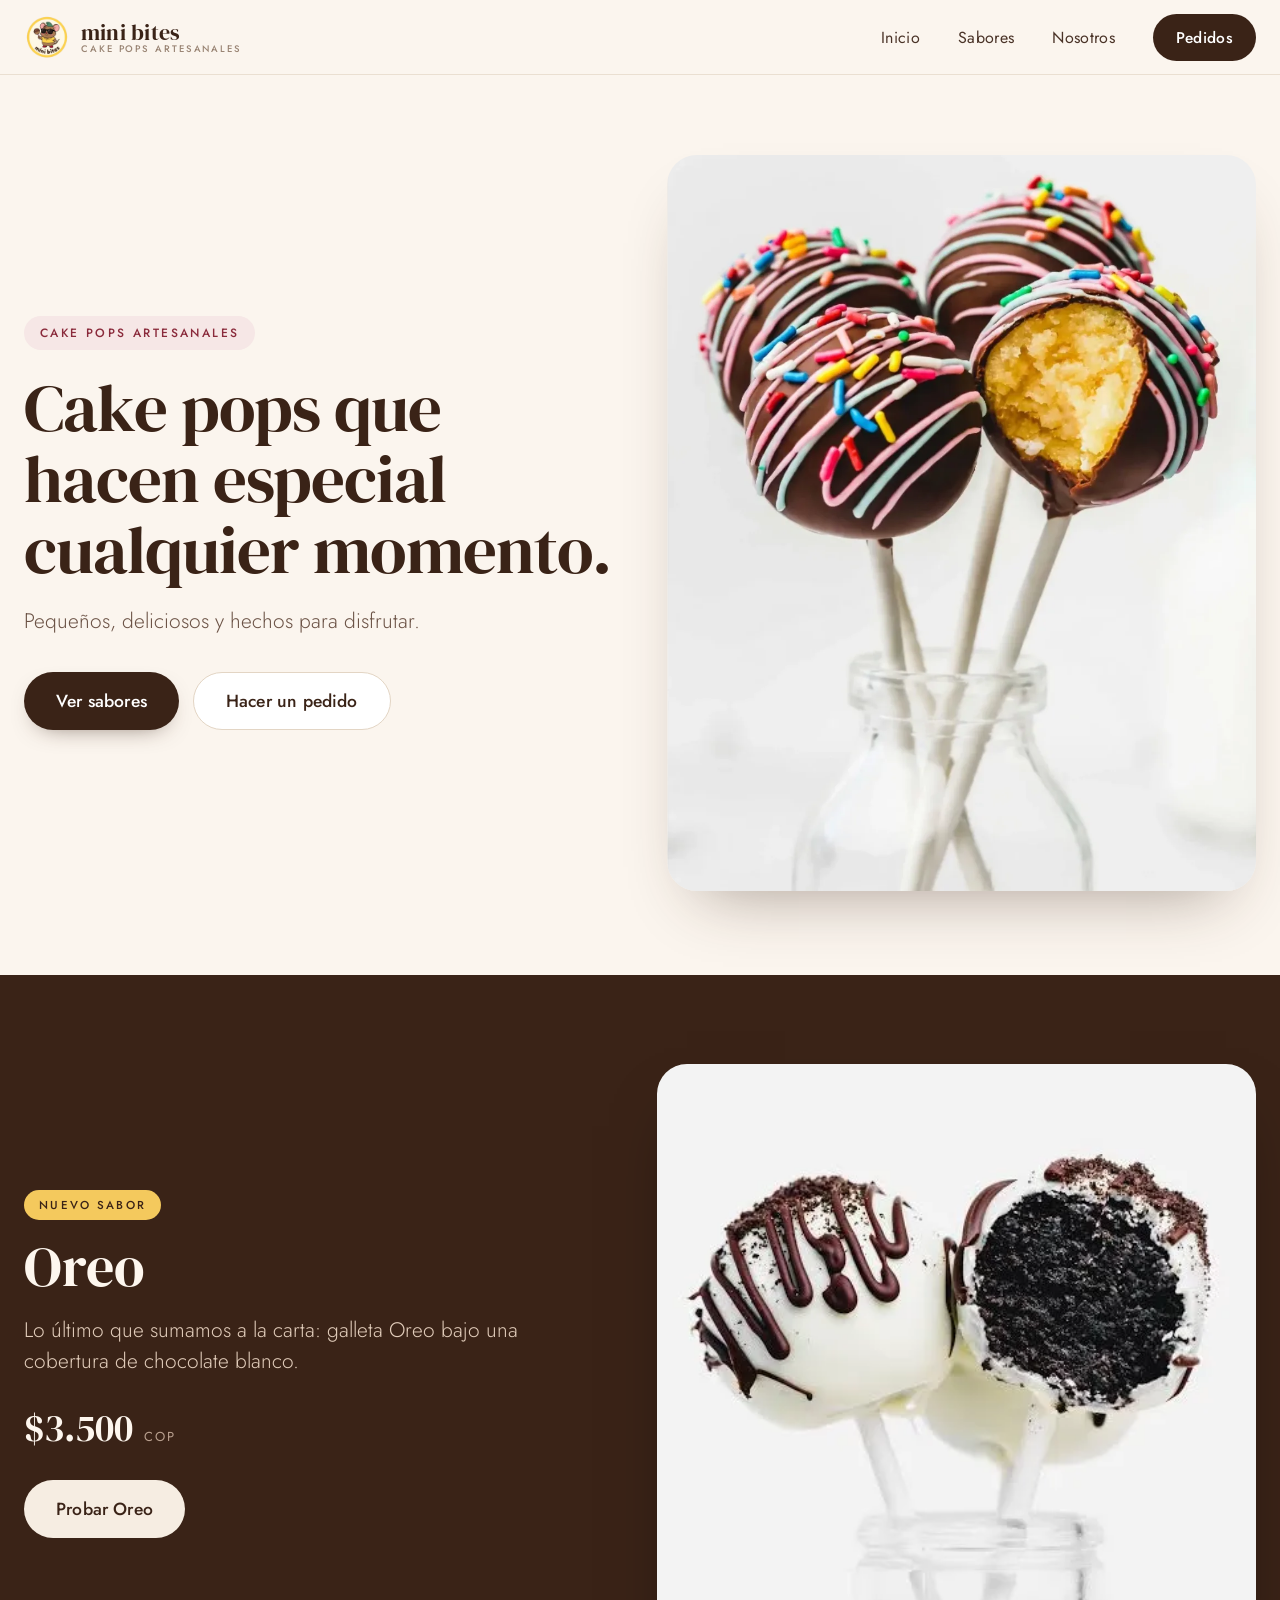
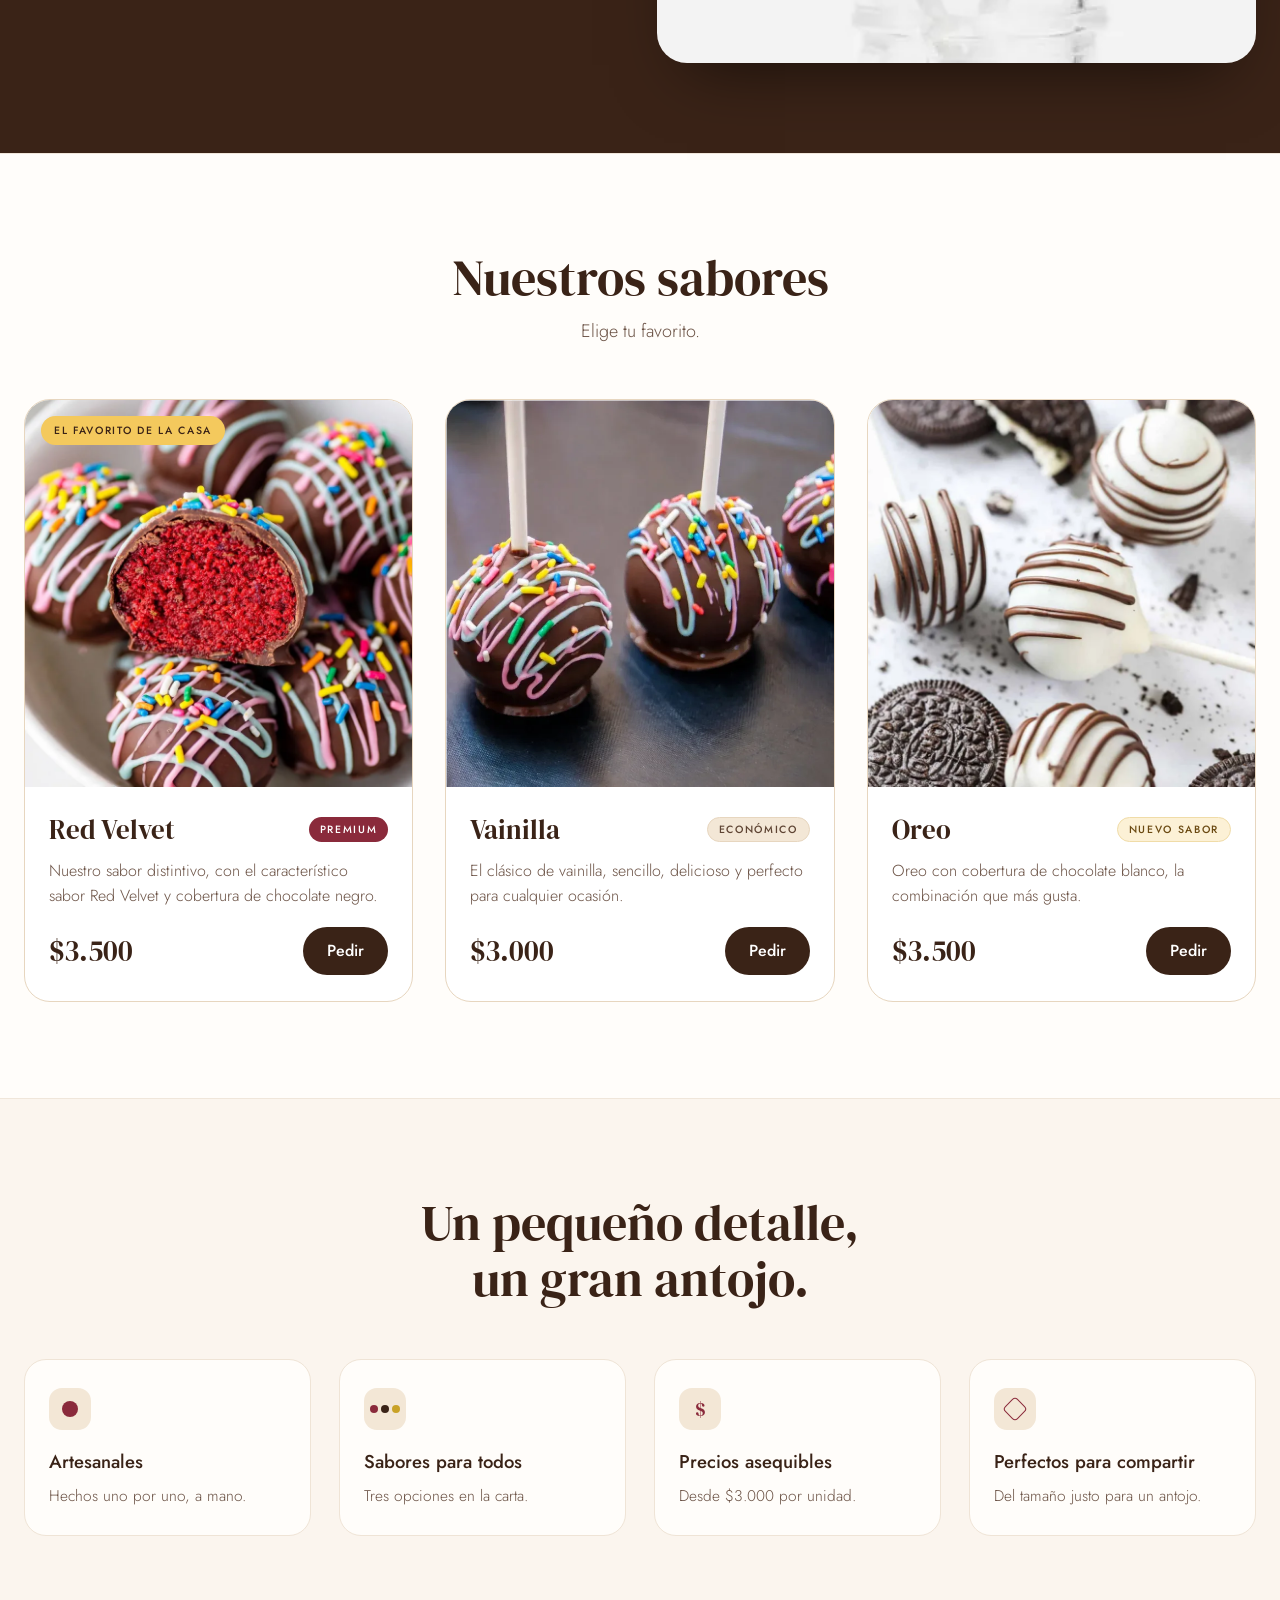
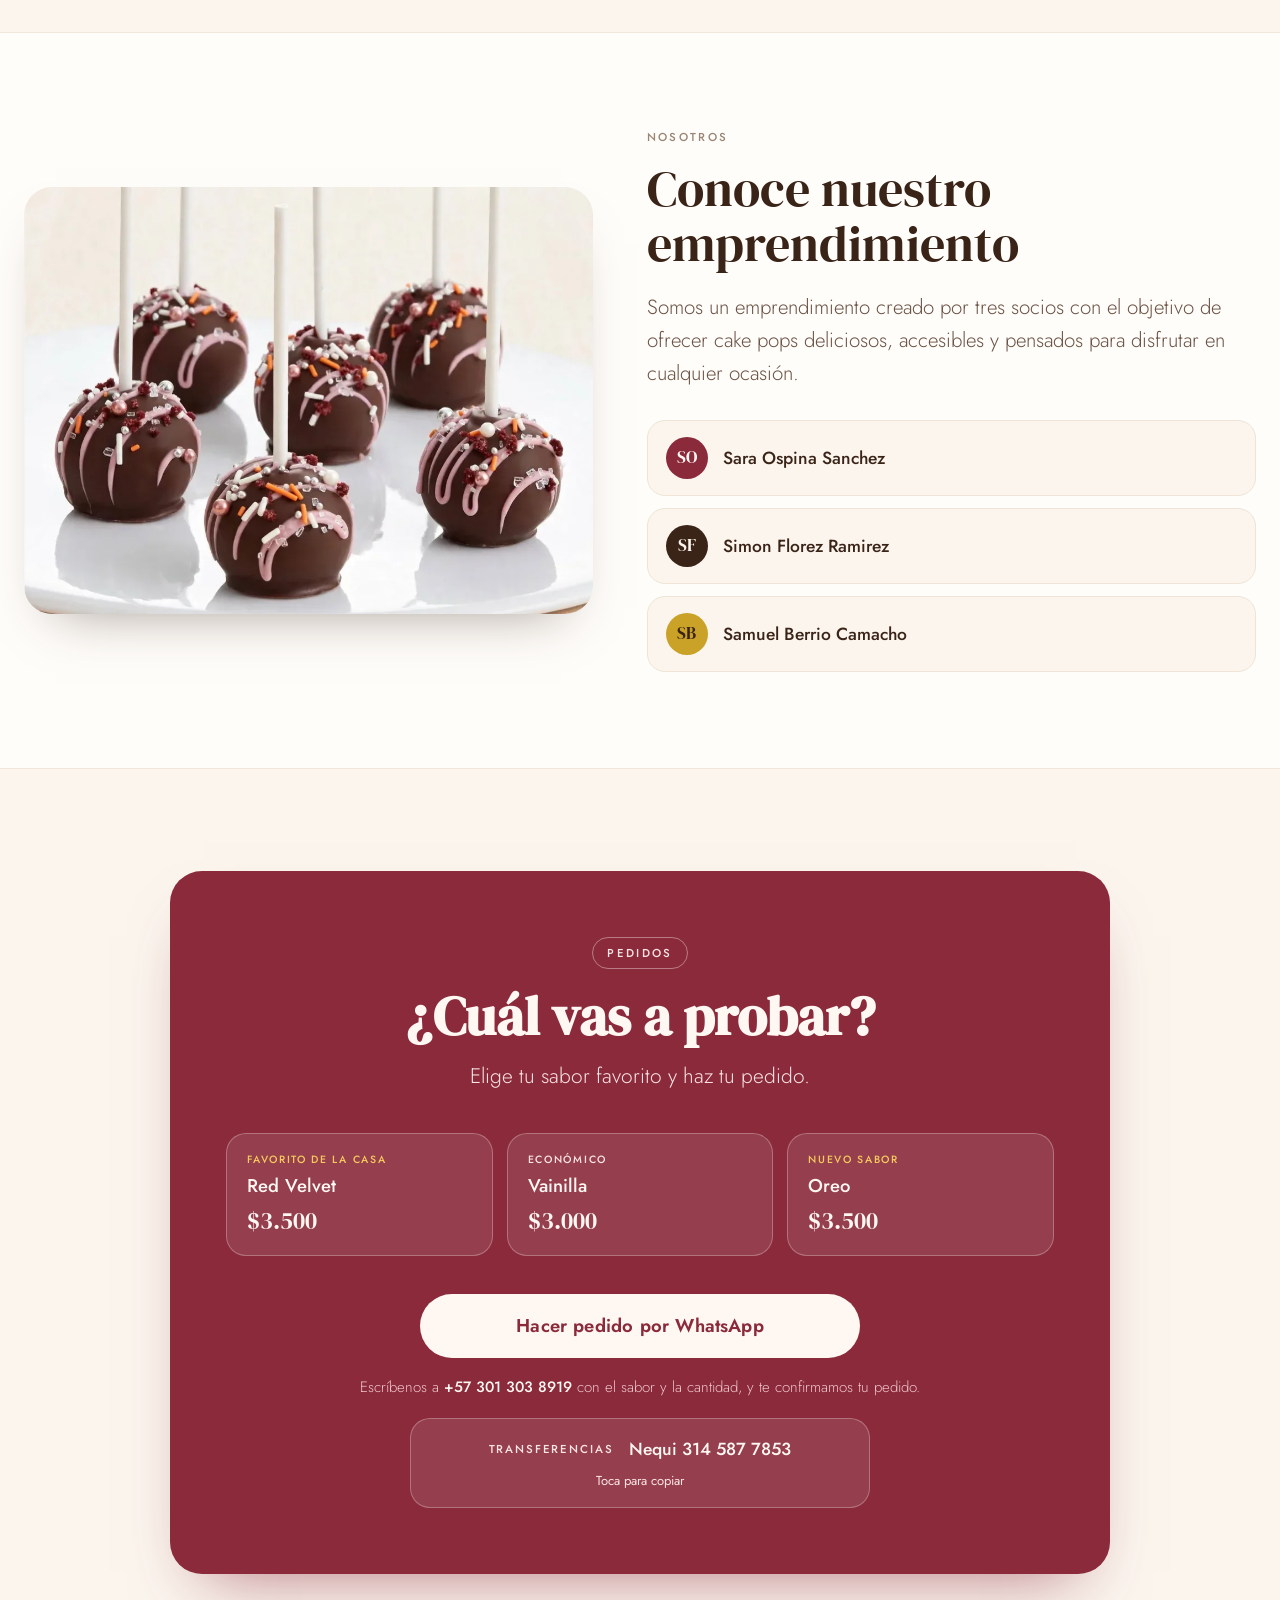
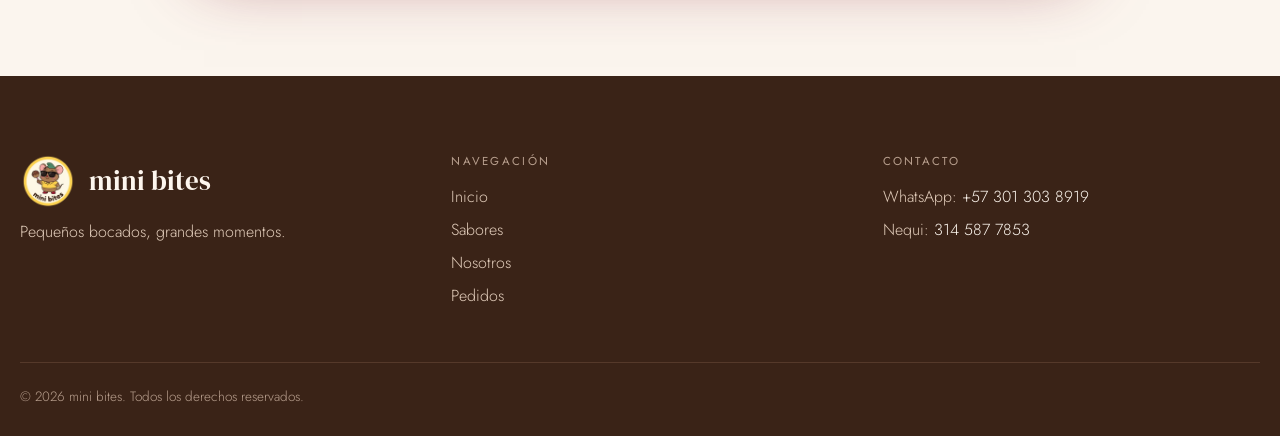
==== commit 67640b7a: "Rebrand to mini bites, add logo, and make Nequi transfer copyable Bring the live landing page in lin" ====
--- a/index.html
+++ b/index.html
@@ -3,7 +3,7 @@
   <head>
     <meta charset="UTF-8" />
     <meta name="viewport" content="width=device-width, initial-scale=1" />
-    <title>CAKE POPS — Cake pops artesanales</title>
+    <title>mini bites — Cake pops artesanales</title>
     <meta
       name="description"
       content="Cake pops artesanales hechos a mano: Red Velvet, Vainilla y Oreo. Pequeños, deliciosos y hechos para disfrutar. Haz tu pedido por WhatsApp."
@@ -11,7 +11,7 @@
     <link rel="canonical" href="https://sberrcamacho.github.io/cake-pops/" />
 
     <meta property="og:type" content="website" />
-    <meta property="og:title" content="CAKE POPS — Cake pops artesanales" />
+    <meta property="og:title" content="mini bites — Cake pops artesanales" />
     <meta
       property="og:description"
       content="Cake pops artesanales hechos a mano: Red Velvet, Vainilla y Oreo. Pequeños, deliciosos y hechos para disfrutar."
@@ -26,7 +26,7 @@
     />
     <meta property="og:locale" content="es_CO" />
     <meta name="twitter:card" content="summary_large_image" />
-    <meta name="twitter:title" content="CAKE POPS — Cake pops artesanales" />
+    <meta name="twitter:title" content="mini bites — Cake pops artesanales" />
     <meta
       name="twitter:description"
       content="Cake pops artesanales hechos a mano: Red Velvet, Vainilla y Oreo."
@@ -54,13 +54,13 @@
       href="https://fonts.googleapis.com/css2?family=DM+Serif+Display:ital@0;1&family=Jost:wght@300;400;500;600&display=swap"
       rel="stylesheet"
     />
-    <link rel="stylesheet" href="css/styles.css?v=4" />
+    <link rel="stylesheet" href="css/styles.css?v=5" />
 
     <script type="application/ld+json">
       {
         "@context": "https://schema.org",
         "@type": "FoodEstablishment",
-        "name": "CAKE POPS",
+        "name": "mini bites",
         "description": "Cake pops artesanales hechos a mano: Red Velvet, Vainilla y Oreo.",
         "servesCuisine": "Reposteria",
         "telephone": "+573013038919",
@@ -76,8 +76,20 @@
     <header class="site-header">
       <div class="container nav-bar">
         <a href="#inicio" class="brand">
-          <span class="brand-name">CAKE POPS</span>
-          <span class="brand-tagline">artesanales</span>
+          <picture>
+            <source srcset="assets/images/logo.webp" type="image/webp" />
+            <img
+              src="assets/images/logo.png"
+              alt=""
+              width="46"
+              height="46"
+              class="brand-logo"
+            />
+          </picture>
+          <span class="brand-text">
+            <span class="brand-name">mini bites</span>
+            <span class="brand-tagline">cake pops artesanales</span>
+          </span>
         </a>
 
         <nav class="nav-links" aria-label="Navegación principal">
@@ -426,10 +438,11 @@
             sabor y la cantidad, y te confirmamos tu pedido.
           </p>
 
-          <div class="transfer-box">
+          <button type="button" class="transfer-box" data-copy-nequi>
             <span class="label">Transferencias</span>
             <span class="value">Nequi 314 587 7853</span>
-          </div>
+            <span class="status" data-copy-status>Toca para copiar</span>
+          </button>
         </div>
       </section>
     </main>
@@ -437,7 +450,19 @@
     <footer class="site-footer">
       <div class="footer-grid">
         <div>
-          <div class="footer-brand">CAKE POPS</div>
+          <div class="footer-brand-row">
+            <picture>
+              <source srcset="assets/images/logo.webp" type="image/webp" />
+              <img
+                src="assets/images/logo.png"
+                alt=""
+                width="56"
+                height="56"
+                class="footer-logo"
+              />
+            </picture>
+            <span class="footer-brand">mini bites</span>
+          </div>
           <p class="footer-tagline">Pequeños bocados, grandes momentos.</p>
         </div>
         <div>
@@ -467,12 +492,12 @@
       </div>
       <div class="footer-bottom">
         <span
-          >© <span data-year>2026</span> CAKE POPS. Todos los derechos
+          >© <span data-year>2026</span> mini bites. Todos los derechos
           reservados.</span
         >
       </div>
     </footer>
 
-    <script src="js/main.js?v=2"></script>
+    <script src="js/main.js?v=3"></script>
   </body>
 </html>
--- a/css/styles.css
+++ b/css/styles.css
@@ -116,29 +116,43 @@
 
 .brand {
   display: flex;
-  align-items: baseline;
-  gap: 9px;
-  color: var(--chocolate);
+  align-items: center;
+  gap: 11px;
+  color: var(--chocolate);
+}
+
+.brand-logo {
+  width: 46px;
+  height: 46px;
+  border-radius: 50%;
+  object-fit: cover;
+  flex: none;
+}
+
+.brand-text {
+  display: flex;
+  flex-direction: column;
+  line-height: 1.1;
 }
 
 .brand-name {
   font-family: 'DM Serif Display', Georgia, serif;
-  font-size: 24px;
+  font-size: 22px;
   letter-spacing: 0.01em;
 }
 
 .brand-tagline {
-  font-size: 10px;
-  letter-spacing: 0.22em;
+  font-size: 9.5px;
+  letter-spacing: 0.2em;
   text-transform: uppercase;
   color: var(--chocolate-tertiary);
   font-weight: 500;
 }
 
-@media (max-width: 400px) {
-  /* En pantallas muy angostas, "artesanales" (una sola palabra, no puede
-     partirse) empuja el botón de menú fuera del header. Se oculta para
-     que la marca y el botón hamburguesa siempre quepan en una fila. */
+@media (max-width: 360px) {
+  /* En pantallas muy angostas el subtítulo de dos palabras puede apretar
+     el botón de menú fuera del header; se oculta para que la marca y el
+     botón hamburguesa siempre quepan en una fila. */
   .brand-tagline { display: none; }
 }
 
@@ -859,15 +873,26 @@
   justify-content: center;
   gap: 9px 16px;
   margin: 20px auto 0;
-  padding: 16px 22px;
+  padding: 17px 22px;
   max-width: 460px;
+  width: 100%;
+  min-height: 62px;
   background: rgba(255, 247, 242, 0.1);
   border: 1px solid rgba(255, 247, 242, 0.28);
   border-radius: 20px;
   text-align: center;
+  cursor: pointer;
+  font-family: inherit;
+  transition: background 0.25s ease, transform 0.25s ease;
+}
+.transfer-box:hover,
+.transfer-box:focus-visible {
+  background: rgba(255, 247, 242, 0.2);
+  transform: translateY(-2px);
 }
 .transfer-box .label { font-size: 11.5px; letter-spacing: 0.16em; text-transform: uppercase; color: var(--pink-2); font-weight: 500; }
 .transfer-box .value { font-size: 17.5px; font-weight: 500; color: var(--cream-on-dark-2); white-space: nowrap; }
+.transfer-box .status { flex-basis: 100%; font-size: 13px; color: var(--pink-2); font-weight: 400; }
 
 /* ==========================================================================
    Footer
@@ -887,6 +912,20 @@
   gap: clamp(28px, 4.2vw, 54px);
 }
 
+.footer-brand-row {
+  display: flex;
+  align-items: center;
+  gap: 13px;
+}
+
+.footer-logo {
+  width: 56px;
+  height: 56px;
+  border-radius: 50%;
+  object-fit: cover;
+  flex: none;
+}
+
 .footer-brand {
   font-family: 'DM Serif Display', Georgia, serif;
   font-size: 27px;
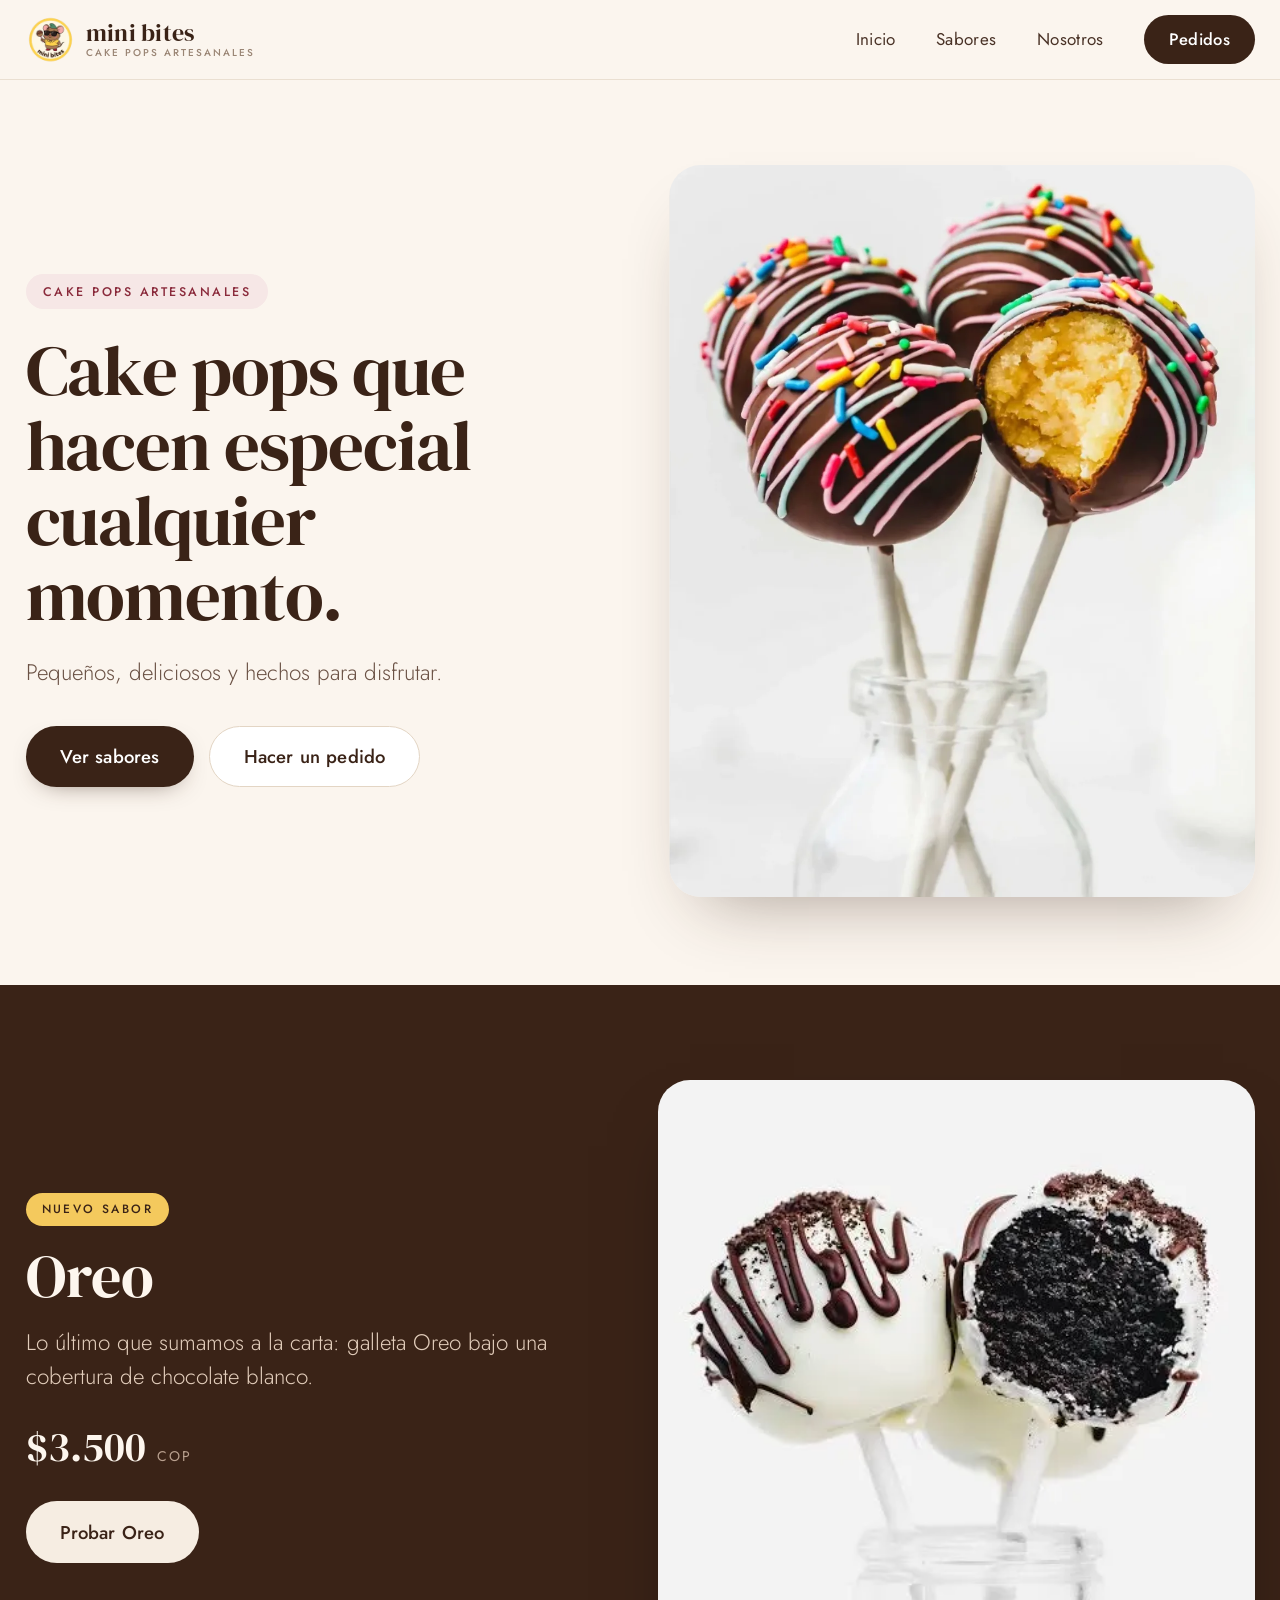
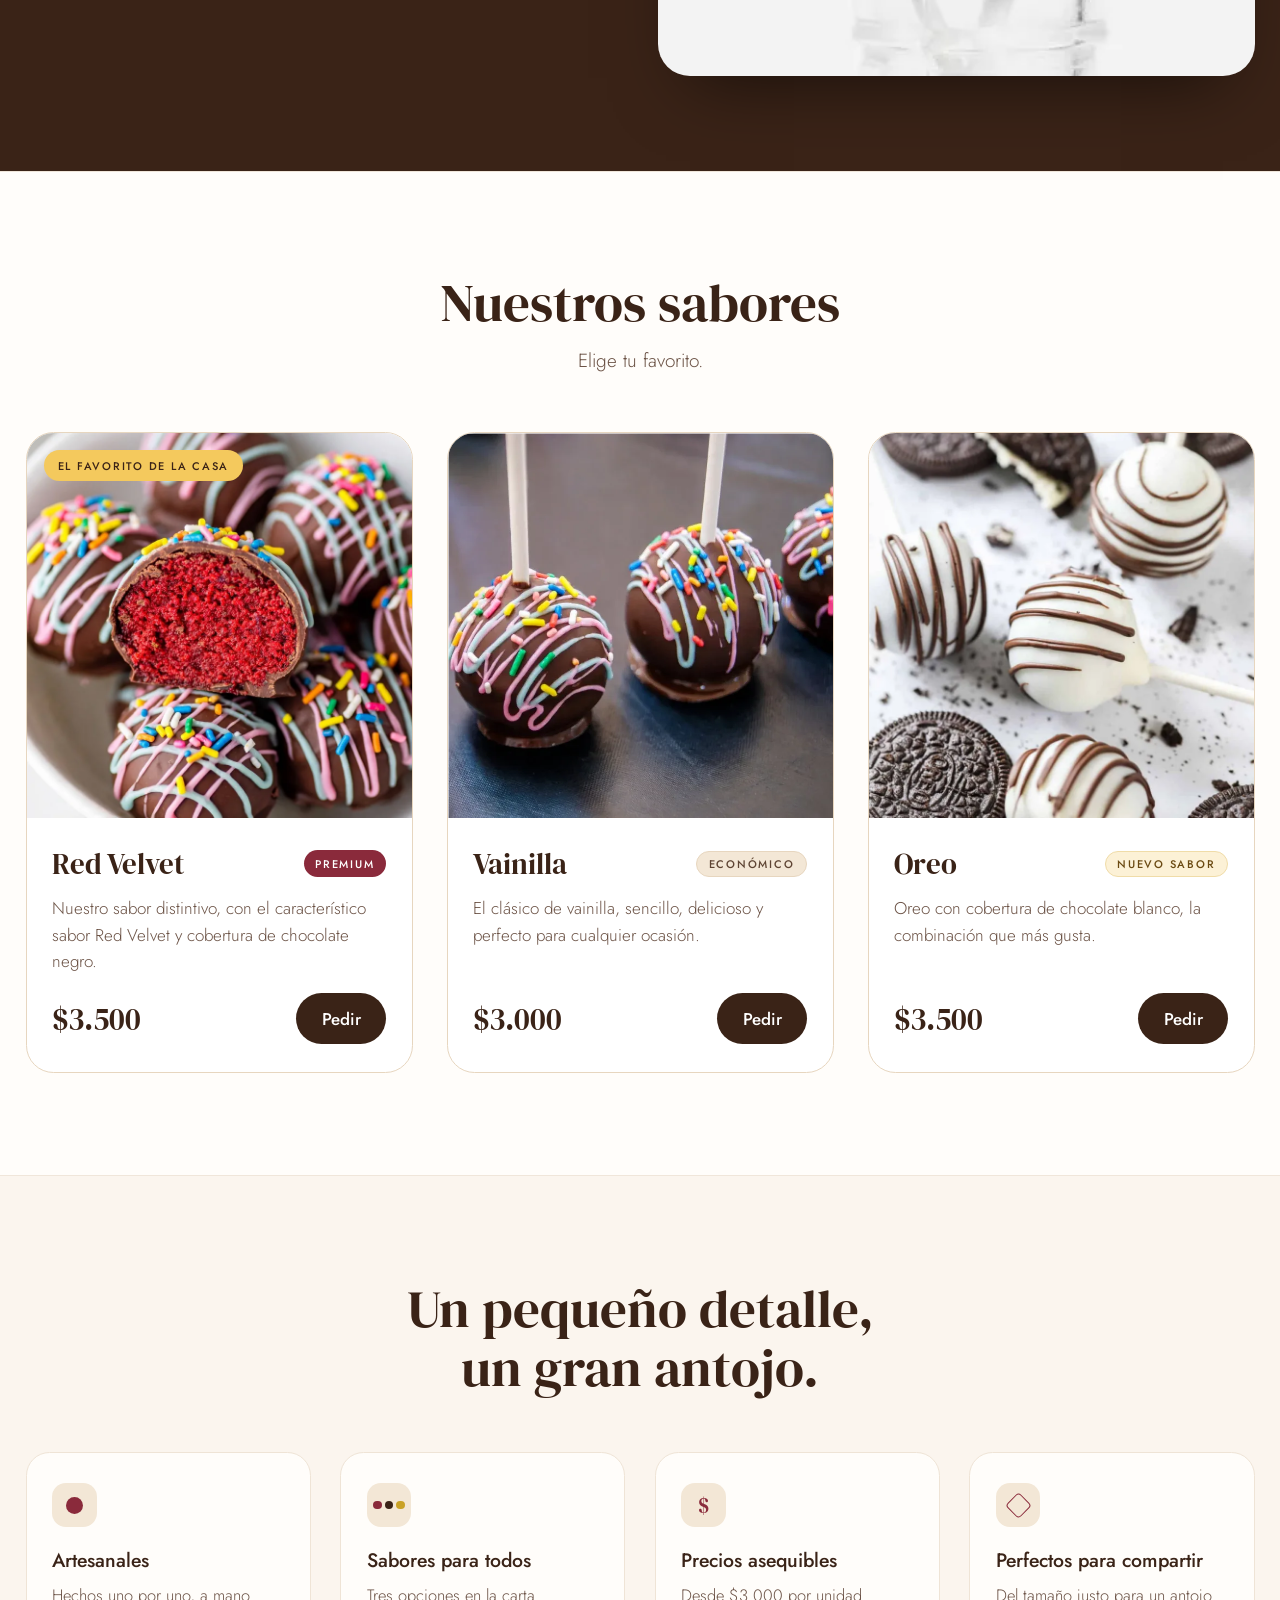
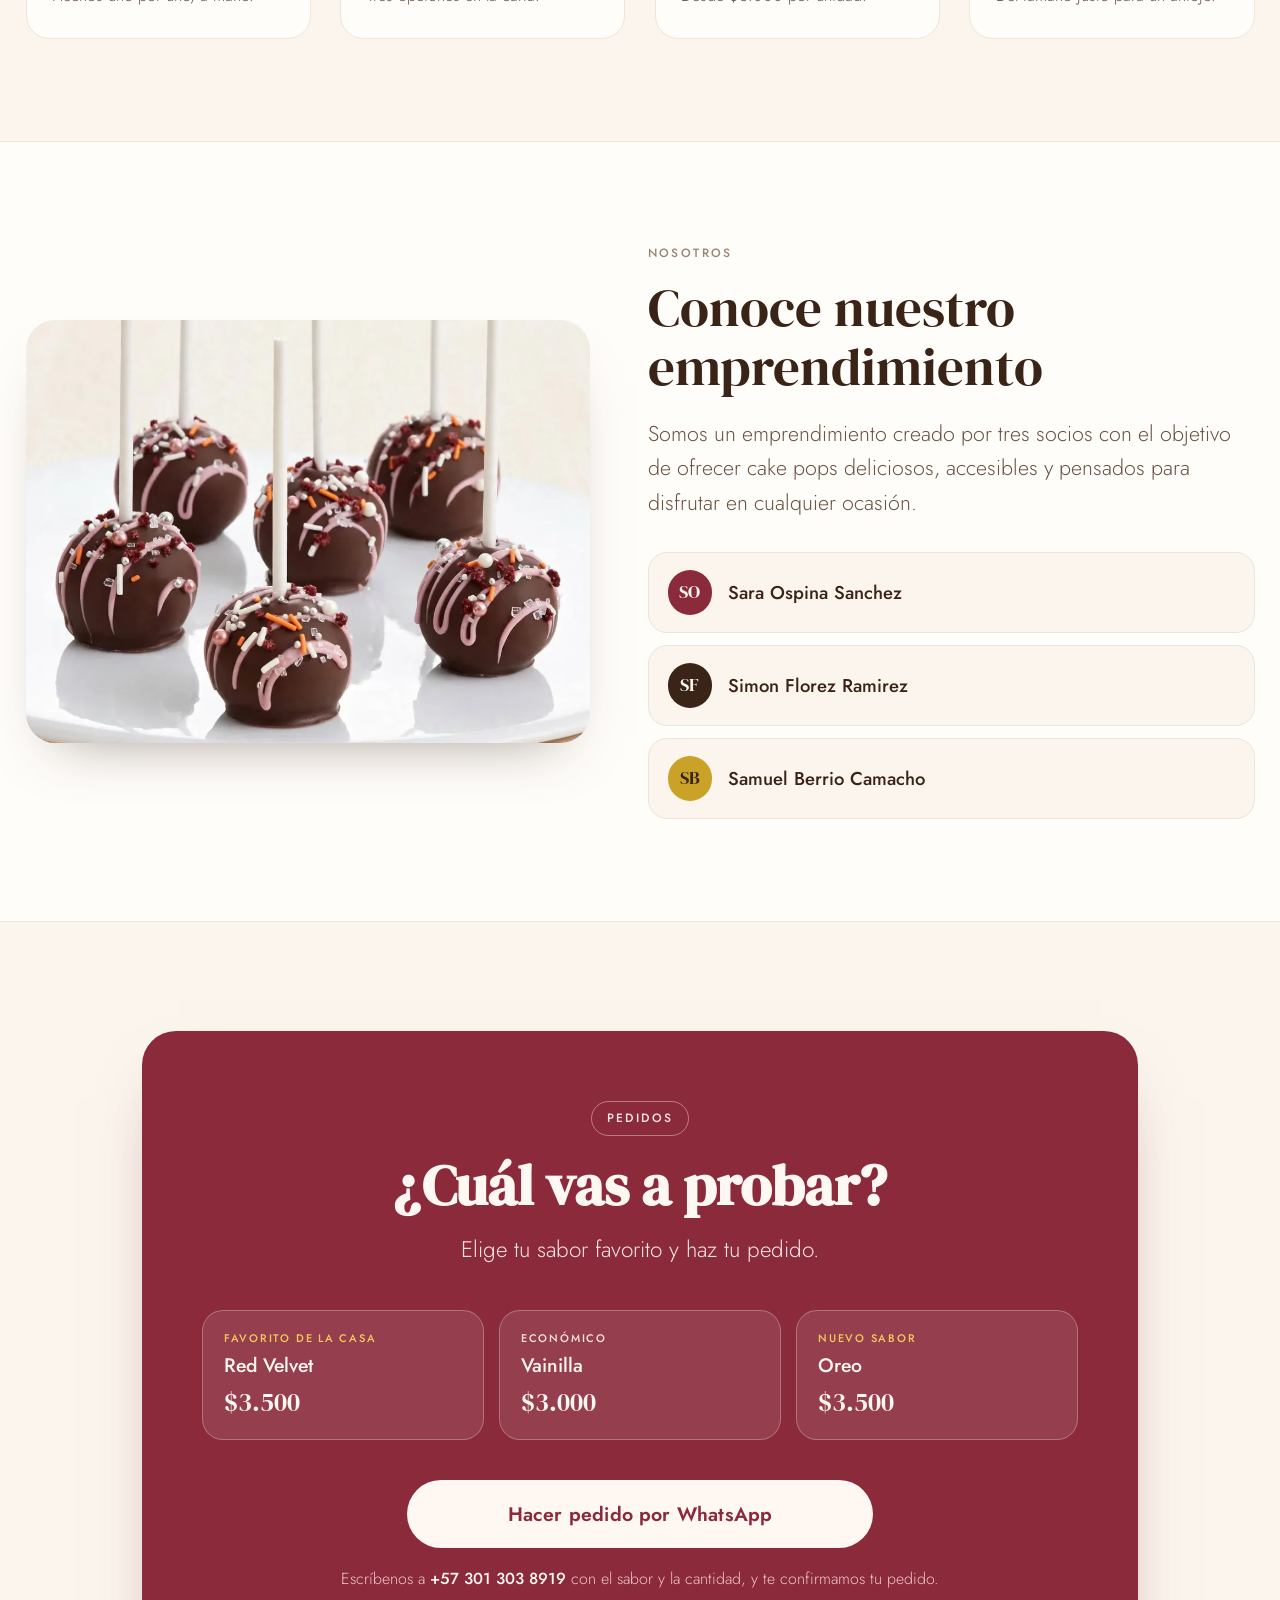
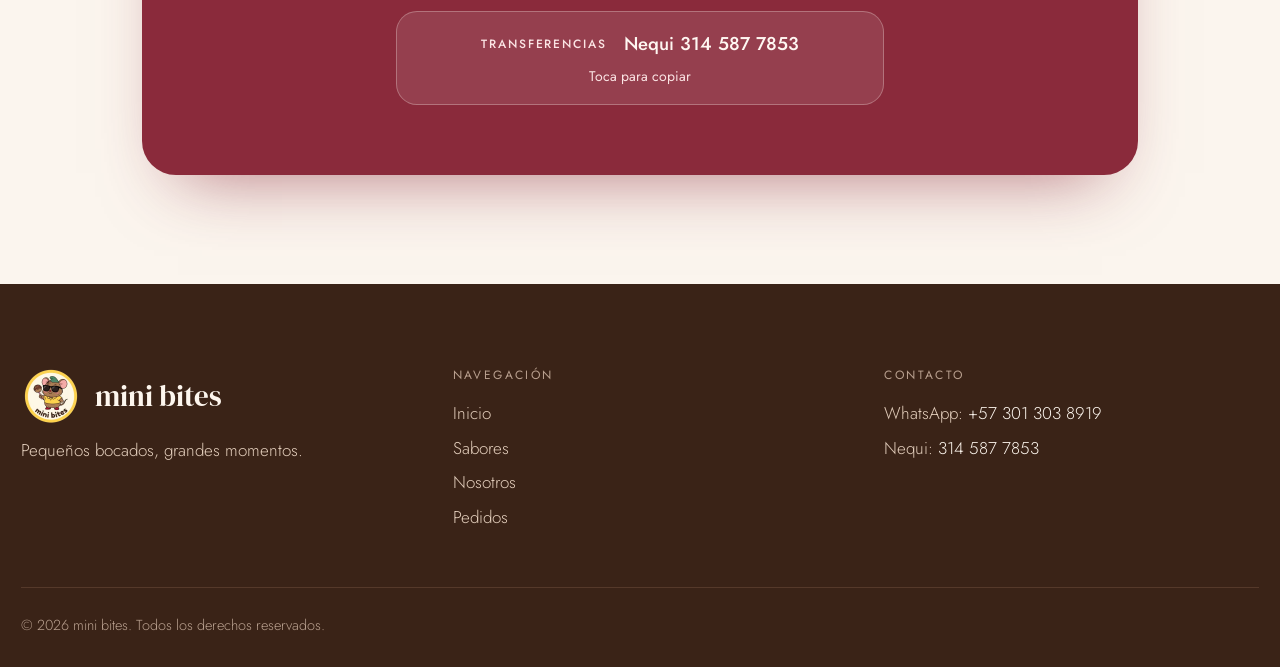
==== commit c35bf6ab: "Scale up interface ~6% for a slightly larger feel Increase font sizes, spacing, and component dimens" ====
--- a/index.html
+++ b/index.html
@@ -54,7 +54,7 @@
       href="https://fonts.googleapis.com/css2?family=DM+Serif+Display:ital@0;1&family=Jost:wght@300;400;500;600&display=swap"
       rel="stylesheet"
     />
-    <link rel="stylesheet" href="css/styles.css?v=5" />
+    <link rel="stylesheet" href="css/styles.css?v=6" />
 
     <script type="application/ld+json">
       {
--- a/css/styles.css
+++ b/css/styles.css
@@ -1,7 +1,7 @@
 /* ==========================================================================
    Cake Pops — estilos globales
    Tokens de diseño extraídos del handoff (design_handoff_cake_pops_landing),
-   escalados ~12% para una interfaz general más grande.
+   escalados ~19% para una interfaz general más grande.
    ========================================================================== */
 
 :root {
@@ -37,8 +37,8 @@
   --econ-text: #5E4433;
   --econ-bg: #F3E7D6;
 
-  --max-width: 1280px;
-  --side-pad: 24px;
+  --max-width: 1357px;
+  --side-pad: 25.5px;
   --radius-pill: 999px;
 }
 
@@ -81,8 +81,8 @@
   z-index: 100;
   background: var(--chocolate);
   color: var(--cream-on-dark);
-  padding: 12px 20px;
-  border-radius: 0 0 10px 0;
+  padding: 12.5px 21px;
+  border-radius: 0 0 10.5px 0;
 }
 .skip-link:focus {
   left: 0;
@@ -107,23 +107,23 @@
 }
 
 .nav-bar {
-  height: 74px;
+  height: 78.5px;
   display: flex;
   align-items: center;
   justify-content: space-between;
-  gap: 18px;
+  gap: 19px;
 }
 
 .brand {
   display: flex;
   align-items: center;
-  gap: 11px;
+  gap: 11.5px;
   color: var(--chocolate);
 }
 
 .brand-logo {
-  width: 46px;
-  height: 46px;
+  width: 49px;
+  height: 49px;
   border-radius: 50%;
   object-fit: cover;
   flex: none;
@@ -137,12 +137,12 @@
 
 .brand-name {
   font-family: 'DM Serif Display', Georgia, serif;
-  font-size: 22px;
+  font-size: 23.5px;
   letter-spacing: 0.01em;
 }
 
 .brand-tagline {
-  font-size: 9.5px;
+  font-size: 10px;
   letter-spacing: 0.2em;
   text-transform: uppercase;
   color: var(--chocolate-tertiary);
@@ -159,11 +159,11 @@
 .nav-links {
   display: none;
   align-items: center;
-  gap: 38px;
+  gap: 40.5px;
 }
 
 .nav-link {
-  font-size: 16px;
+  font-size: 17px;
   font-weight: 400;
   color: var(--nav-link);
   letter-spacing: 0.02em;
@@ -172,12 +172,12 @@
 .nav-link:hover { color: var(--wine); }
 
 .nav-cta {
-  font-size: 15.5px;
+  font-size: 16.5px;
   font-weight: 500;
   letter-spacing: 0.02em;
   color: #FFF;
   background: var(--chocolate);
-  padding: 12px 23px;
+  padding: 12.5px 24.5px;
   border-radius: var(--radius-pill);
   transition: background 0.25s ease, transform 0.25s ease;
   display: inline-flex;
@@ -186,16 +186,16 @@
 .nav-cta:hover { background: var(--wine); color: #FFF; transform: translateY(-1px); }
 
 .menu-toggle {
-  width: 50px;
-  height: 50px;
+  width: 53px;
+  height: 53px;
   display: flex;
   flex-direction: column;
   justify-content: center;
   align-items: center;
-  gap: 5px;
+  gap: 5.5px;
   background: transparent;
   border: 1px solid var(--border-4);
-  border-radius: 16px;
+  border-radius: 17px;
   cursor: pointer;
   padding: 0;
   transition: background 0.25s ease;
@@ -203,19 +203,19 @@
 .menu-toggle:hover { background: #F3E9DC; }
 .menu-toggle span {
   display: block;
-  width: 20px;
+  width: 21px;
   height: 1.5px;
   background: var(--chocolate);
   transition: transform 0.25s ease, opacity 0.25s ease;
 }
-.menu-toggle[aria-expanded="true"] span:nth-child(1) { transform: translateY(6.5px) rotate(45deg); }
+.menu-toggle[aria-expanded="true"] span:nth-child(1) { transform: translateY(7px) rotate(45deg); }
 .menu-toggle[aria-expanded="true"] span:nth-child(2) { opacity: 0; }
-.menu-toggle[aria-expanded="true"] span:nth-child(3) { transform: translateY(-6.5px) rotate(-45deg); }
+.menu-toggle[aria-expanded="true"] span:nth-child(3) { transform: translateY(-7px) rotate(-45deg); }
 
 .mobile-nav {
   display: none;
   flex-direction: column;
-  padding: 9px 24px 24px;
+  padding: 9px 25.5px 25.5px;
   gap: 2px;
   border-top: 1px solid var(--border-1);
   background: var(--cream);
@@ -225,19 +225,19 @@
 .mobile-nav a {
   display: flex;
   align-items: center;
-  min-height: 52px;
+  min-height: 55px;
+  font-size: 19.5px;
+  color: var(--chocolate);
+  border-bottom: 1px solid var(--border-light);
+}
+
+.mobile-nav .nav-cta-mobile {
+  display: flex;
+  align-items: center;
+  justify-content: center;
+  min-height: 59.5px;
+  margin-top: 17px;
   font-size: 18.5px;
-  color: var(--chocolate);
-  border-bottom: 1px solid var(--border-light);
-}
-
-.mobile-nav .nav-cta-mobile {
-  display: flex;
-  align-items: center;
-  justify-content: center;
-  min-height: 56px;
-  margin-top: 16px;
-  font-size: 17.5px;
   font-weight: 500;
   color: #FFF;
   background: var(--chocolate);
@@ -259,10 +259,10 @@
   display: inline-flex;
   align-items: center;
   justify-content: center;
-  min-height: 58px;
-  padding: 0 32px;
+  min-height: 61.5px;
+  padding: 0 34px;
   border-radius: var(--radius-pill);
-  font-size: 17.5px;
+  font-size: 18.5px;
   font-weight: 500;
   letter-spacing: 0.01em;
   transition: background 0.25s ease, transform 0.25s ease, border-color 0.25s ease, color 0.25s ease;
@@ -271,7 +271,7 @@
 .btn-dark {
   background: var(--chocolate);
   color: #FFF;
-  box-shadow: 0 9px 24px -14px rgba(58, 35, 23, 0.7);
+  box-shadow: 0 9px 25.5px -15px rgba(58, 35, 23, 0.7);
 }
 .btn-dark:hover { background: var(--wine); color: #FFF; transform: translateY(-2px); }
 
@@ -289,12 +289,12 @@
 .btn-cream:hover { background: var(--gold); color: var(--chocolate); transform: translateY(-2px); }
 
 .btn-card {
-  min-height: 48px;
-  padding: 0 24px;
+  min-height: 51px;
+  padding: 0 25.5px;
   border-radius: var(--radius-pill);
   background: var(--chocolate);
   color: #FFF;
-  font-size: 16px;
+  font-size: 17px;
   font-weight: 500;
   transition: background 0.25s ease;
   display: inline-flex;
@@ -307,14 +307,14 @@
   display: flex;
   align-items: center;
   justify-content: center;
-  min-height: 64px;
-  margin: clamp(28px, 3.7vw, 38px) auto 0;
-  max-width: 440px;
-  padding: 0 32px;
+  min-height: 68px;
+  margin: clamp(29.5px, 3.9vw, 40.5px) auto 0;
+  max-width: 466.5px;
+  padding: 0 34px;
   border-radius: var(--radius-pill);
   background: var(--cream-on-dark-2);
   color: var(--wine);
-  font-size: 18.5px;
+  font-size: 19.5px;
   font-weight: 600;
   letter-spacing: 0.01em;
   transition: transform 0.25s ease, background 0.25s ease, color 0.25s ease;
@@ -326,50 +326,50 @@
    ========================================================================== */
 
 .hero {
-  padding-top: clamp(32px, 6.5vw, 80px);
-  padding-bottom: clamp(44px, 6.5vw, 88px);
+  padding-top: clamp(34px, 6.9vw, 85px);
+  padding-bottom: clamp(46.5px, 6.9vw, 93.5px);
 }
 
 .hero-inner {
   display: flex;
   flex-wrap: wrap;
-  gap: clamp(30px, 4.2vw, 62px);
+  gap: clamp(32px, 4.5vw, 65.5px);
   align-items: center;
 }
 
 .hero-text {
-  flex: 1 1 340px;
-  min-width: min(100%, 320px);
+  flex: 1 1 360.5px;
+  min-width: min(100%, 339px);
 }
 
 .eyebrow {
   display: inline-block;
-  font-size: 12px;
+  font-size: 12.5px;
   letter-spacing: 0.2em;
   text-transform: uppercase;
   color: var(--wine);
   background: #F6E7E6;
   border-radius: var(--radius-pill);
-  padding: 8px 16px;
+  padding: 8.5px 17px;
   font-weight: 500;
 }
 
 .hero-title {
   font-family: 'DM Serif Display', Georgia, serif;
   font-weight: 400;
-  font-size: clamp(38px, 8.2vw, 67px);
+  font-size: clamp(40.5px, 8.7vw, 71px);
   line-height: 1.06;
   letter-spacing: -0.015em;
-  margin: 22px 0 0;
+  margin: 23.5px 0 0;
   color: var(--chocolate);
   text-wrap: pretty;
 }
 
 .hero-subtitle {
-  font-size: clamp(18px, 2.3vw, 21px);
+  font-size: clamp(19px, 2.4vw, 22.5px);
   line-height: 1.55;
   color: var(--chocolate-medium);
-  margin: 20px 0 0;
+  margin: 21px 0 0;
   max-width: 44ch;
   font-weight: 300;
 }
@@ -377,20 +377,20 @@
 .hero-actions {
   display: flex;
   flex-wrap: wrap;
-  gap: 14px;
-  margin-top: 34px;
+  gap: 15px;
+  margin-top: 36px;
 }
 
 .hero-media {
-  flex: 1 1 340px;
-  min-width: min(100%, 300px);
+  flex: 1 1 360.5px;
+  min-width: min(100%, 318px);
   position: relative;
 }
 
 .media-frame {
   position: relative;
   width: 100%;
-  border-radius: 30px;
+  border-radius: 32px;
   overflow: hidden;
 }
 
@@ -398,7 +398,7 @@
 
 .hero-media .media-frame {
   aspect-ratio: 4 / 5;
-  box-shadow: 0 32px 64px -34px rgba(58, 35, 23, 0.45);
+  box-shadow: 0 34px 68px -36px rgba(58, 35, 23, 0.45);
 }
 
 /* ==========================================================================
@@ -407,79 +407,79 @@
 
 .featured {
   background: var(--chocolate);
-  padding: clamp(48px, 7vw, 96px) 0;
+  padding: clamp(51px, 7.4vw, 102px) 0;
 }
 
 .featured-inner {
   display: flex;
   flex-wrap: wrap-reverse;
-  gap: clamp(28px, 4.2vw, 62px);
+  gap: clamp(29.5px, 4.5vw, 65.5px);
   align-items: center;
 }
 
 .featured-text {
-  flex: 1 1 320px;
-  min-width: min(100%, 300px);
+  flex: 1 1 339px;
+  min-width: min(100%, 318px);
 }
 
 .badge-gold {
   display: inline-block;
-  font-size: 11.5px;
+  font-size: 12px;
   letter-spacing: 0.2em;
   text-transform: uppercase;
   font-weight: 500;
   color: var(--chocolate);
   background: var(--gold);
   border-radius: var(--radius-pill);
-  padding: 7px 15px;
-  margin-bottom: 18px;
+  padding: 7.5px 16px;
+  margin-bottom: 19px;
 }
 
 .featured-title {
   font-family: 'DM Serif Display', Georgia, serif;
   font-weight: 400;
-  font-size: clamp(36px, 6.2vw, 56px);
+  font-size: clamp(38px, 6.6vw, 59.5px);
   line-height: 1.05;
   margin: 0;
   color: var(--cream-on-dark);
 }
 
 .featured-desc {
-  font-size: clamp(18px, 2.2vw, 21px);
+  font-size: clamp(19px, 2.3vw, 22.5px);
   line-height: 1.5;
   color: var(--tan-on-dark);
-  margin: 18px 0 0;
+  margin: 19px 0 0;
   font-weight: 300;
 }
 
 .featured-price {
   display: flex;
   align-items: baseline;
-  gap: 11px;
-  margin-top: 24px;
+  gap: 11.5px;
+  margin-top: 25.5px;
 }
 
 .featured-price .price {
   font-family: 'DM Serif Display', Georgia, serif;
-  font-size: 38px;
+  font-size: 40.5px;
   color: var(--cream-on-dark);
 }
 
 .featured-price .currency {
-  font-size: 13px;
+  font-size: 14px;
   letter-spacing: 0.16em;
   text-transform: uppercase;
   color: var(--tan-muted);
 }
 
 .featured-media {
-  flex: 1 1 340px;
-  min-width: min(100%, 300px);
+  flex: 1 1 360.5px;
+  min-width: min(100%, 318px);
 }
 
 .featured-media .media-frame {
   aspect-ratio: 1 / 1;
-  box-shadow: 0 32px 64px -30px rgba(0, 0, 0, 0.6);
+  box-shadow: 0 34px 68px -32px rgba(0, 0, 0, 0.6);
 }
 
 /* ==========================================================================
@@ -490,35 +490,35 @@
   background: var(--card);
   border-top: 1px solid var(--border-light);
   border-bottom: 1px solid var(--border-light);
-  padding: clamp(52px, 7.5vw, 100px) 0;
+  padding: clamp(55px, 8vw, 106px) 0;
 }
 
 .section-heading {
   text-align: center;
-  max-width: 560px;
-  margin: 0 auto clamp(32px, 4.3vw, 56px);
+  max-width: 593.5px;
+  margin: 0 auto clamp(34px, 4.6vw, 59.5px);
 }
 
 .section-heading h2 {
   font-family: 'DM Serif Display', Georgia, serif;
   font-weight: 400;
-  font-size: clamp(32px, 5vw, 50px);
+  font-size: clamp(34px, 5.3vw, 53px);
   line-height: 1.1;
   margin: 0;
   color: var(--chocolate);
 }
 
 .section-heading p {
-  font-size: 18px;
+  font-size: 19px;
   color: var(--chocolate-medium);
-  margin: 13px 0 0;
+  margin: 14px 0 0;
   font-weight: 300;
 }
 
 .cards-grid {
   display: grid;
-  grid-template-columns: repeat(auto-fit, minmax(min(100%, 288px), 1fr));
-  gap: clamp(20px, 2.6vw, 32px);
+  grid-template-columns: repeat(auto-fit, minmax(min(100%, 305.5px), 1fr));
+  gap: clamp(21px, 2.8vw, 34px);
 }
 
 .flavor-card {
@@ -526,29 +526,29 @@
   flex-direction: column;
   background: #FFF;
   border: 1px solid var(--border-3);
-  border-radius: 26px;
+  border-radius: 27.5px;
   overflow: hidden;
   position: relative;
   transition: transform 0.28s ease, box-shadow 0.28s ease;
 }
 .flavor-card:hover {
   transform: translateY(-5px);
-  box-shadow: 0 28px 48px -28px rgba(58, 35, 23, 0.4);
+  box-shadow: 0 29.5px 51px -29.5px rgba(58, 35, 23, 0.4);
 }
 
 .flavor-ribbon {
   position: absolute;
-  top: 16px;
-  left: 16px;
+  top: 17px;
+  left: 17px;
   z-index: 2;
-  font-size: 10.5px;
+  font-size: 11px;
   letter-spacing: 0.16em;
   text-transform: uppercase;
   font-weight: 500;
   color: var(--chocolate);
   background: var(--gold);
   border-radius: var(--radius-pill);
-  padding: 7px 13px;
+  padding: 7.5px 14px;
 }
 
 .flavor-photo {
@@ -559,43 +559,43 @@
 .flavor-photo img { width: 100%; height: 100%; object-fit: cover; }
 
 .flavor-body {
-  padding: 24px 24px 26px;
+  padding: 25.5px 25.5px 27.5px;
   display: flex;
   flex-direction: column;
   flex: 1;
-  gap: 11px;
+  gap: 11.5px;
 }
 
 .flavor-head {
   display: flex;
   align-items: center;
   justify-content: space-between;
-  gap: 10px;
+  gap: 10.5px;
 }
 
 .flavor-head h3 {
   font-family: 'DM Serif Display', Georgia, serif;
   font-weight: 400;
-  font-size: 27px;
+  font-size: 28.5px;
   margin: 0;
   color: var(--chocolate);
 }
 
 .tag {
-  font-size: 10.5px;
+  font-size: 11px;
   letter-spacing: 0.16em;
   text-transform: uppercase;
   font-weight: 500;
   border-radius: var(--radius-pill);
-  padding: 5px 11px;
+  padding: 5.5px 11.5px;
   white-space: nowrap;
 }
-.tag-premium { color: #FFF; background: var(--wine); padding: 5px 11px; }
-.tag-economico { color: var(--econ-text); background: var(--econ-bg); border: 1px solid var(--border-3); padding: 4px 11px; }
-.tag-nuevo { color: var(--gold-text); background: var(--gold-bg); border: 1px solid var(--gold-border); padding: 4px 11px; }
+.tag-premium { color: #FFF; background: var(--wine); padding: 5.5px 11.5px; }
+.tag-economico { color: var(--econ-text); background: var(--econ-bg); border: 1px solid var(--border-3); padding: 4px 11.5px; }
+.tag-nuevo { color: var(--gold-text); background: var(--gold-bg); border: 1px solid var(--gold-border); padding: 4px 11.5px; }
 
 .flavor-desc {
-  font-size: 16px;
+  font-size: 17px;
   line-height: 1.55;
   color: var(--chocolate-medium);
   margin: 0;
@@ -607,13 +607,13 @@
   display: flex;
   align-items: center;
   justify-content: space-between;
-  gap: 13px;
-  margin-top: 7px;
+  gap: 14px;
+  margin-top: 7.5px;
 }
 
 .flavor-footer .price {
   font-family: 'DM Serif Display', Georgia, serif;
-  font-size: 29px;
+  font-size: 30.5px;
   color: var(--chocolate);
 }
 
@@ -622,16 +622,16 @@
    ========================================================================== */
 
 .section-why {
-  padding: clamp(52px, 7.5vw, 100px) 0;
+  padding: clamp(55px, 8vw, 106px) 0;
   background: var(--cream);
 }
 
 .section-why h2 {
   font-family: 'DM Serif Display', Georgia, serif;
   font-weight: 400;
-  font-size: clamp(32px, 5vw, 50px);
+  font-size: clamp(34px, 5.3vw, 53px);
   line-height: 1.12;
-  margin: 0 auto clamp(32px, 4.3vw, 52px);
+  margin: 0 auto clamp(34px, 4.6vw, 55px);
   color: var(--chocolate);
   text-align: center;
   max-width: 18ch;
@@ -640,48 +640,48 @@
 
 .why-grid {
   display: grid;
-  grid-template-columns: repeat(auto-fit, minmax(min(100%, 235px), 1fr));
-  gap: clamp(18px, 2.4vw, 28px);
+  grid-template-columns: repeat(auto-fit, minmax(min(100%, 249px), 1fr));
+  gap: clamp(19px, 2.5vw, 29.5px);
 }
 
 .why-card {
   background: var(--card);
   border: 1px solid var(--border-2);
-  border-radius: 22px;
-  padding: 28px 24px;
+  border-radius: 23.5px;
+  padding: 29.5px 25.5px;
   transition: border-color 0.25s ease;
 }
 .why-card:hover { border-color: var(--border-strong); }
 
 .why-icon {
-  width: 42px;
-  height: 42px;
-  border-radius: 13px;
+  width: 44.5px;
+  height: 44.5px;
+  border-radius: 14px;
   background: var(--econ-bg);
   display: flex;
   align-items: center;
   justify-content: center;
-  margin-bottom: 18px;
-}
-
-.why-icon .dot { display: block; width: 16px; height: 16px; border-radius: 50%; background: var(--wine); }
+  margin-bottom: 19px;
+}
+
+.why-icon .dot { display: block; width: 17px; height: 17px; border-radius: 50%; background: var(--wine); }
 .why-icon .dots { display: flex; gap: 3px; }
-.why-icon .dots span { display: block; width: 8px; height: 8px; border-radius: 50%; }
+.why-icon .dots span { display: block; width: 8.5px; height: 8.5px; border-radius: 50%; }
 .why-icon .dots span:nth-child(1) { background: var(--wine); }
 .why-icon .dots span:nth-child(2) { background: var(--chocolate); }
 .why-icon .dots span:nth-child(3) { background: var(--gold-deep); }
-.why-icon .dollar { font-family: 'DM Serif Display', Georgia, serif; font-size: 20px; color: var(--wine); }
-.why-icon .diamond { display: block; width: 18px; height: 18px; border: 1.5px solid var(--wine); border-radius: 4px; transform: rotate(45deg); }
-
-.why-card h3 { font-size: 18.5px; font-weight: 500; margin: 0; color: var(--chocolate); }
-.why-card p { font-size: 15.5px; line-height: 1.5; color: var(--chocolate-medium); margin: 9px 0 0; font-weight: 300; }
+.why-icon .dollar { font-family: 'DM Serif Display', Georgia, serif; font-size: 21px; color: var(--wine); }
+.why-icon .diamond { display: block; width: 19px; height: 19px; border: 1.5px solid var(--wine); border-radius: 4px; transform: rotate(45deg); }
+
+.why-card h3 { font-size: 19.5px; font-weight: 500; margin: 0; color: var(--chocolate); }
+.why-card p { font-size: 16.5px; line-height: 1.5; color: var(--chocolate-medium); margin: 9px 0 0; font-weight: 300; }
 
 /* ==========================================================================
    Nosotros
    ========================================================================== */
 
 .section-nosotros {
-  padding: clamp(52px, 7.5vw, 100px) 0;
+  padding: clamp(55px, 8vw, 106px) 0;
   background: var(--card);
   border-top: 1px solid var(--border-light);
   border-bottom: 1px solid var(--border-light);
@@ -690,40 +690,40 @@
 .nosotros-inner {
   display: flex;
   flex-wrap: wrap;
-  gap: clamp(30px, 4.2vw, 70px);
+  gap: clamp(32px, 4.5vw, 74px);
   align-items: center;
 }
 
 .nosotros-media {
-  flex: 1 1 320px;
-  min-width: min(100%, 300px);
+  flex: 1 1 339px;
+  min-width: min(100%, 318px);
 }
 
 .nosotros-media .media-frame {
   aspect-ratio: 4 / 3;
-  border-radius: 28px;
-  box-shadow: 0 26px 52px -32px rgba(58, 35, 23, 0.5);
+  border-radius: 29.5px;
+  box-shadow: 0 27.5px 55px -34px rgba(58, 35, 23, 0.5);
 }
 
 .nosotros-text {
-  flex: 1 1 360px;
-  min-width: min(100%, 320px);
+  flex: 1 1 381.5px;
+  min-width: min(100%, 339px);
 }
 
 .nosotros-eyebrow {
   display: block;
-  font-size: 11.5px;
+  font-size: 12px;
   letter-spacing: 0.2em;
   text-transform: uppercase;
   color: var(--chocolate-tertiary);
   font-weight: 500;
-  margin-bottom: 16px;
+  margin-bottom: 17px;
 }
 
 .nosotros-text h2 {
   font-family: 'DM Serif Display', Georgia, serif;
   font-weight: 400;
-  font-size: clamp(32px, 5vw, 50px);
+  font-size: clamp(34px, 5.3vw, 53px);
   line-height: 1.1;
   margin: 0;
   color: var(--chocolate);
@@ -731,10 +731,10 @@
 }
 
 .nosotros-text p {
-  font-size: clamp(18px, 2.2vw, 20.5px);
+  font-size: clamp(19px, 2.3vw, 21.5px);
   line-height: 1.6;
   color: var(--chocolate-medium);
-  margin: 20px 0 0;
+  margin: 21px 0 0;
   max-width: 52ch;
   font-weight: 300;
   text-wrap: pretty;
@@ -743,57 +743,57 @@
 .partners {
   display: flex;
   flex-direction: column;
-  gap: 12px;
-  margin-top: 30px;
+  gap: 12.5px;
+  margin-top: 32px;
 }
 
 .partner-row {
   display: flex;
   align-items: center;
-  gap: 15px;
+  gap: 16px;
   background: var(--cream);
   border: 1px solid var(--border-2);
-  border-radius: 18px;
-  padding: 16px 18px;
+  border-radius: 19px;
+  padding: 17px 19px;
   transition: border-color 0.25s ease, transform 0.25s ease;
 }
 .partner-row:hover { border-color: var(--border-strong); transform: translateX(3px); }
 
 .partner-avatar {
   flex: none;
-  width: 42px;
-  height: 42px;
+  width: 44.5px;
+  height: 44.5px;
   border-radius: 50%;
   display: flex;
   align-items: center;
   justify-content: center;
   font-family: 'DM Serif Display', Georgia, serif;
-  font-size: 16.5px;
-}
-
-.partner-name { font-size: 17.5px; font-weight: 500; color: var(--chocolate); }
+  font-size: 17.5px;
+}
+
+.partner-name { font-size: 18.5px; font-weight: 500; color: var(--chocolate); }
 
 /* ==========================================================================
    Pedidos
    ========================================================================== */
 
 .section-pedidos {
-  padding: clamp(56px, 8vw, 108px) 20px;
+  padding: clamp(59.5px, 8.5vw, 114.5px) 21px;
   background: var(--cream);
 }
 
 .order-card {
-  max-width: 940px;
+  max-width: 996.5px;
   margin: 0 auto;
   background: var(--wine);
-  border-radius: 32px;
-  padding: clamp(36px, 5.5vw, 66px) clamp(24px, 4.4vw, 58px);
-  box-shadow: 0 32px 64px -34px rgba(138, 42, 59, 0.65);
+  border-radius: 34px;
+  padding: clamp(38px, 5.8vw, 70px) clamp(25.5px, 4.7vw, 61.5px);
+  box-shadow: 0 34px 68px -36px rgba(138, 42, 59, 0.65);
 }
 
 @media (max-width: 480px) {
   /* Da más ancho disponible al título de una sola línea de abajo. */
-  .order-card { padding-left: 16px; padding-right: 16px; }
+  .order-card { padding-left: 17px; padding-right: 17px; }
 }
 
 .order-heading {
@@ -803,64 +803,64 @@
 
 .order-heading .eyebrow-outline {
   display: inline-block;
-  font-size: 11.5px;
+  font-size: 12px;
   letter-spacing: 0.2em;
   text-transform: uppercase;
   color: var(--pink-2);
   border: 1px solid rgba(255, 247, 242, 0.4);
   border-radius: var(--radius-pill);
-  padding: 7px 14px;
+  padding: 7.5px 15px;
   font-weight: 500;
 }
 
 .order-heading h2 {
   font-family: 'DM Serif Display', Georgia, serif;
   font-weight: 600;
-  font-size: clamp(18px, 5.8vw, 54px);
+  font-size: clamp(19px, 6.1vw, 57px);
   line-height: 1.08;
-  margin: 18px 0 0;
+  margin: 19px 0 0;
   color: var(--cream-on-dark-2);
   white-space: nowrap;
 }
 
 .order-heading p {
-  font-size: clamp(18px, 2.2vw, 21px);
+  font-size: clamp(19px, 2.3vw, 22.5px);
   line-height: 1.55;
   color: var(--pink-2);
-  margin: 15px auto 0;
+  margin: 16px auto 0;
   font-weight: 300;
   max-width: 42ch;
 }
 
 .order-grid {
   display: grid;
-  grid-template-columns: repeat(auto-fit, minmax(min(100%, 210px), 1fr));
-  gap: 14px;
-  margin-top: clamp(28px, 3.8vw, 40px);
+  grid-template-columns: repeat(auto-fit, minmax(min(100%, 222.5px), 1fr));
+  gap: 15px;
+  margin-top: clamp(29.5px, 4vw, 42.5px);
 }
 
 .order-item {
   background: rgba(255, 247, 242, 0.1);
   border: 1px solid rgba(255, 247, 242, 0.28);
-  border-radius: 20px;
-  padding: 18px 20px;
+  border-radius: 21px;
+  padding: 19px 21px;
   display: flex;
   flex-direction: column;
-  gap: 5px;
+  gap: 5.5px;
   transition: background 0.25s ease;
 }
 .order-item:hover { background: rgba(255, 247, 242, 0.18); }
 
-.order-item .label { font-size: 10.5px; letter-spacing: 0.16em; text-transform: uppercase; font-weight: 500; }
+.order-item .label { font-size: 11px; letter-spacing: 0.16em; text-transform: uppercase; font-weight: 500; }
 .order-item .label.gold { color: var(--gold); }
 .order-item .label.pink { color: var(--pink-2); }
-.order-item .name { font-size: 18.5px; font-weight: 500; color: var(--cream-on-dark-2); }
-.order-item .price { font-family: 'DM Serif Display', Georgia, serif; font-size: 24px; color: var(--cream-on-dark-2); }
+.order-item .name { font-size: 19.5px; font-weight: 500; color: var(--cream-on-dark-2); }
+.order-item .price { font-family: 'DM Serif Display', Georgia, serif; font-size: 25.5px; color: var(--cream-on-dark-2); }
 
 .order-note {
-  font-size: 15px;
+  font-size: 16px;
   color: var(--pink-3);
-  margin: 18px 0 0;
+  margin: 19px 0 0;
   font-weight: 300;
   text-align: center;
 }
@@ -871,15 +871,15 @@
   flex-wrap: wrap;
   align-items: center;
   justify-content: center;
-  gap: 9px 16px;
-  margin: 20px auto 0;
-  padding: 17px 22px;
-  max-width: 460px;
+  gap: 9px 17px;
+  margin: 21px auto 0;
+  padding: 18px 23.5px;
+  max-width: 487.5px;
   width: 100%;
-  min-height: 62px;
+  min-height: 65.5px;
   background: rgba(255, 247, 242, 0.1);
   border: 1px solid rgba(255, 247, 242, 0.28);
-  border-radius: 20px;
+  border-radius: 21px;
   text-align: center;
   cursor: pointer;
   font-family: inherit;
@@ -890,9 +890,9 @@
   background: rgba(255, 247, 242, 0.2);
   transform: translateY(-2px);
 }
-.transfer-box .label { font-size: 11.5px; letter-spacing: 0.16em; text-transform: uppercase; color: var(--pink-2); font-weight: 500; }
-.transfer-box .value { font-size: 17.5px; font-weight: 500; color: var(--cream-on-dark-2); white-space: nowrap; }
-.transfer-box .status { flex-basis: 100%; font-size: 13px; color: var(--pink-2); font-weight: 400; }
+.transfer-box .label { font-size: 12px; letter-spacing: 0.16em; text-transform: uppercase; color: var(--pink-2); font-weight: 500; }
+.transfer-box .value { font-size: 18.5px; font-weight: 500; color: var(--cream-on-dark-2); white-space: nowrap; }
+.transfer-box .status { flex-basis: 100%; font-size: 14px; color: var(--pink-2); font-weight: 400; }
 
 /* ==========================================================================
    Footer
@@ -901,26 +901,26 @@
 .site-footer {
   background: var(--chocolate);
   color: var(--tan-on-dark);
-  padding: clamp(44px, 6vw, 80px) 20px 30px;
+  padding: clamp(46.5px, 6.4vw, 85px) 21px 32px;
 }
 
 .footer-grid {
   max-width: var(--max-width);
   margin: 0 auto;
   display: grid;
-  grid-template-columns: repeat(auto-fit, minmax(min(100%, 235px), 1fr));
-  gap: clamp(28px, 4.2vw, 54px);
+  grid-template-columns: repeat(auto-fit, minmax(min(100%, 249px), 1fr));
+  gap: clamp(29.5px, 4.5vw, 57px);
 }
 
 .footer-brand-row {
   display: flex;
   align-items: center;
-  gap: 13px;
+  gap: 14px;
 }
 
 .footer-logo {
-  width: 56px;
-  height: 56px;
+  width: 59.5px;
+  height: 59.5px;
   border-radius: 50%;
   object-fit: cover;
   flex: none;
@@ -928,45 +928,45 @@
 
 .footer-brand {
   font-family: 'DM Serif Display', Georgia, serif;
-  font-size: 27px;
+  font-size: 28.5px;
   color: var(--cream-on-dark);
 }
 
 .footer-tagline {
-  font-size: 16px;
+  font-size: 17px;
   line-height: 1.55;
-  margin: 11px 0 0;
+  margin: 11.5px 0 0;
   font-weight: 300;
   max-width: 32ch;
 }
 
 .footer-col-title {
-  font-size: 11.5px;
+  font-size: 12px;
   letter-spacing: 0.2em;
   text-transform: uppercase;
   color: var(--tan-muted);
-  margin-bottom: 16px;
-}
-
-.footer-links { display: flex; flex-direction: column; gap: 10px; }
-.footer-links a { font-size: 16px; color: var(--tan-on-dark); font-weight: 300; transition: color 0.25s ease; }
+  margin-bottom: 17px;
+}
+
+.footer-links { display: flex; flex-direction: column; gap: 10.5px; }
+.footer-links a { font-size: 17px; color: var(--tan-on-dark); font-weight: 300; transition: color 0.25s ease; }
 .footer-links a:hover { color: var(--pink-1); }
 
-.footer-contact { display: flex; flex-direction: column; gap: 10px; font-size: 16px; font-weight: 300; }
+.footer-contact { display: flex; flex-direction: column; gap: 10.5px; font-size: 17px; font-weight: 300; }
 .footer-contact span { white-space: nowrap; }
 .footer-contact a { color: var(--cream-on-dark); transition: color 0.25s ease; }
 .footer-contact a:hover { color: var(--pink-1); }
 
 .footer-bottom {
   max-width: var(--max-width);
-  margin: clamp(32px, 4.3vw, 56px) auto 0;
-  padding-top: 24px;
+  margin: clamp(34px, 4.6vw, 59.5px) auto 0;
+  padding-top: 25.5px;
   border-top: 1px solid var(--border-dark);
   display: flex;
   flex-wrap: wrap;
-  gap: 11px 26px;
+  gap: 11.5px 27.5px;
   justify-content: space-between;
-  font-size: 13.5px;
+  font-size: 14.5px;
   color: var(--tan-muted);
   font-weight: 300;
 }
@@ -982,7 +982,7 @@
   align-items: center;
   justify-content: center;
   text-align: center;
-  padding: 44px 24px;
+  padding: 46.5px 25.5px;
   background: var(--cream);
 }
 
@@ -991,17 +991,17 @@
 .error-page h1 {
   font-family: 'DM Serif Display', Georgia, serif;
   font-weight: 400;
-  font-size: clamp(44px, 8.5vw, 80px);
-  margin: 13px 0 0;
+  font-size: clamp(46.5px, 9vw, 85px);
+  margin: 14px 0 0;
   color: var(--chocolate);
 }
 
 .error-page p {
-  font-size: clamp(18px, 2.2vw, 20.5px);
+  font-size: clamp(19px, 2.3vw, 21.5px);
   color: var(--chocolate-medium);
   max-width: 44ch;
-  margin: 15px 0 0;
+  margin: 16px 0 0;
   font-weight: 300;
 }
 
-.error-page .btn { margin-top: 28px; }
+.error-page .btn { margin-top: 29.5px; }
